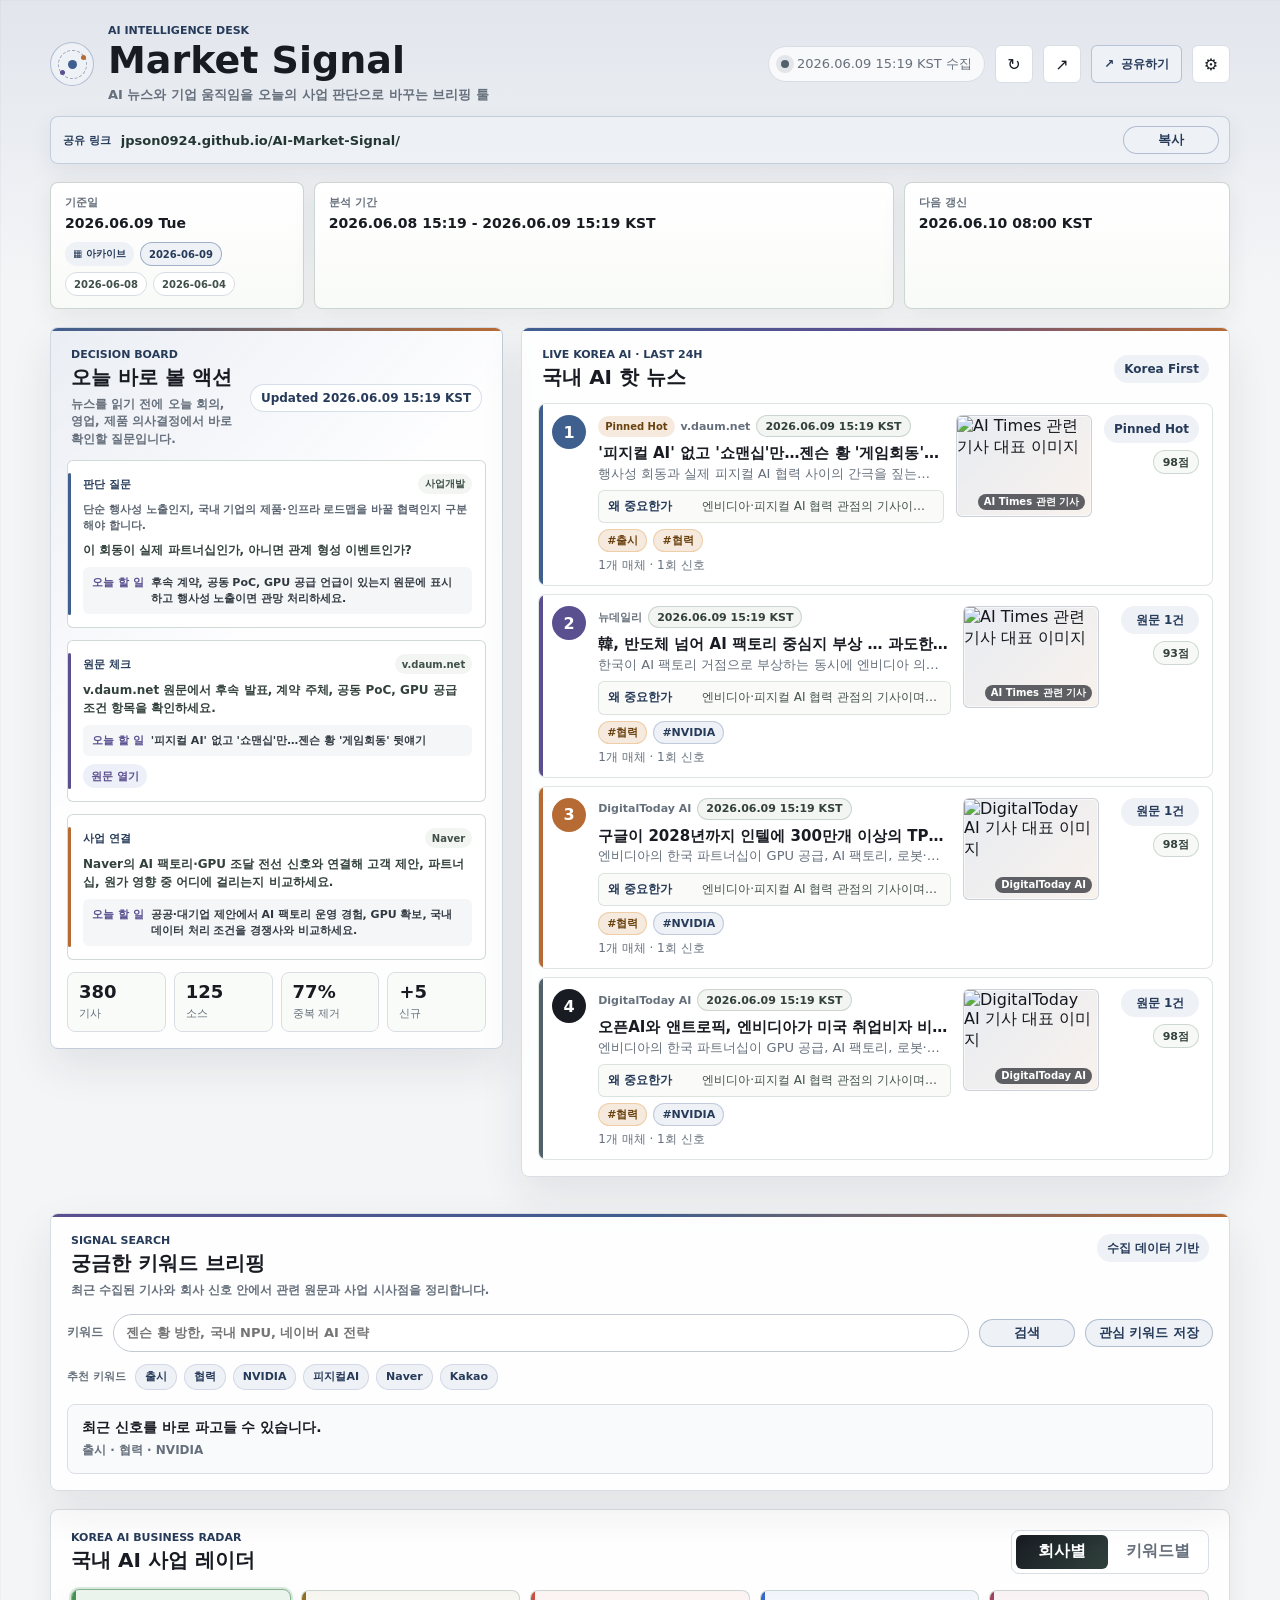
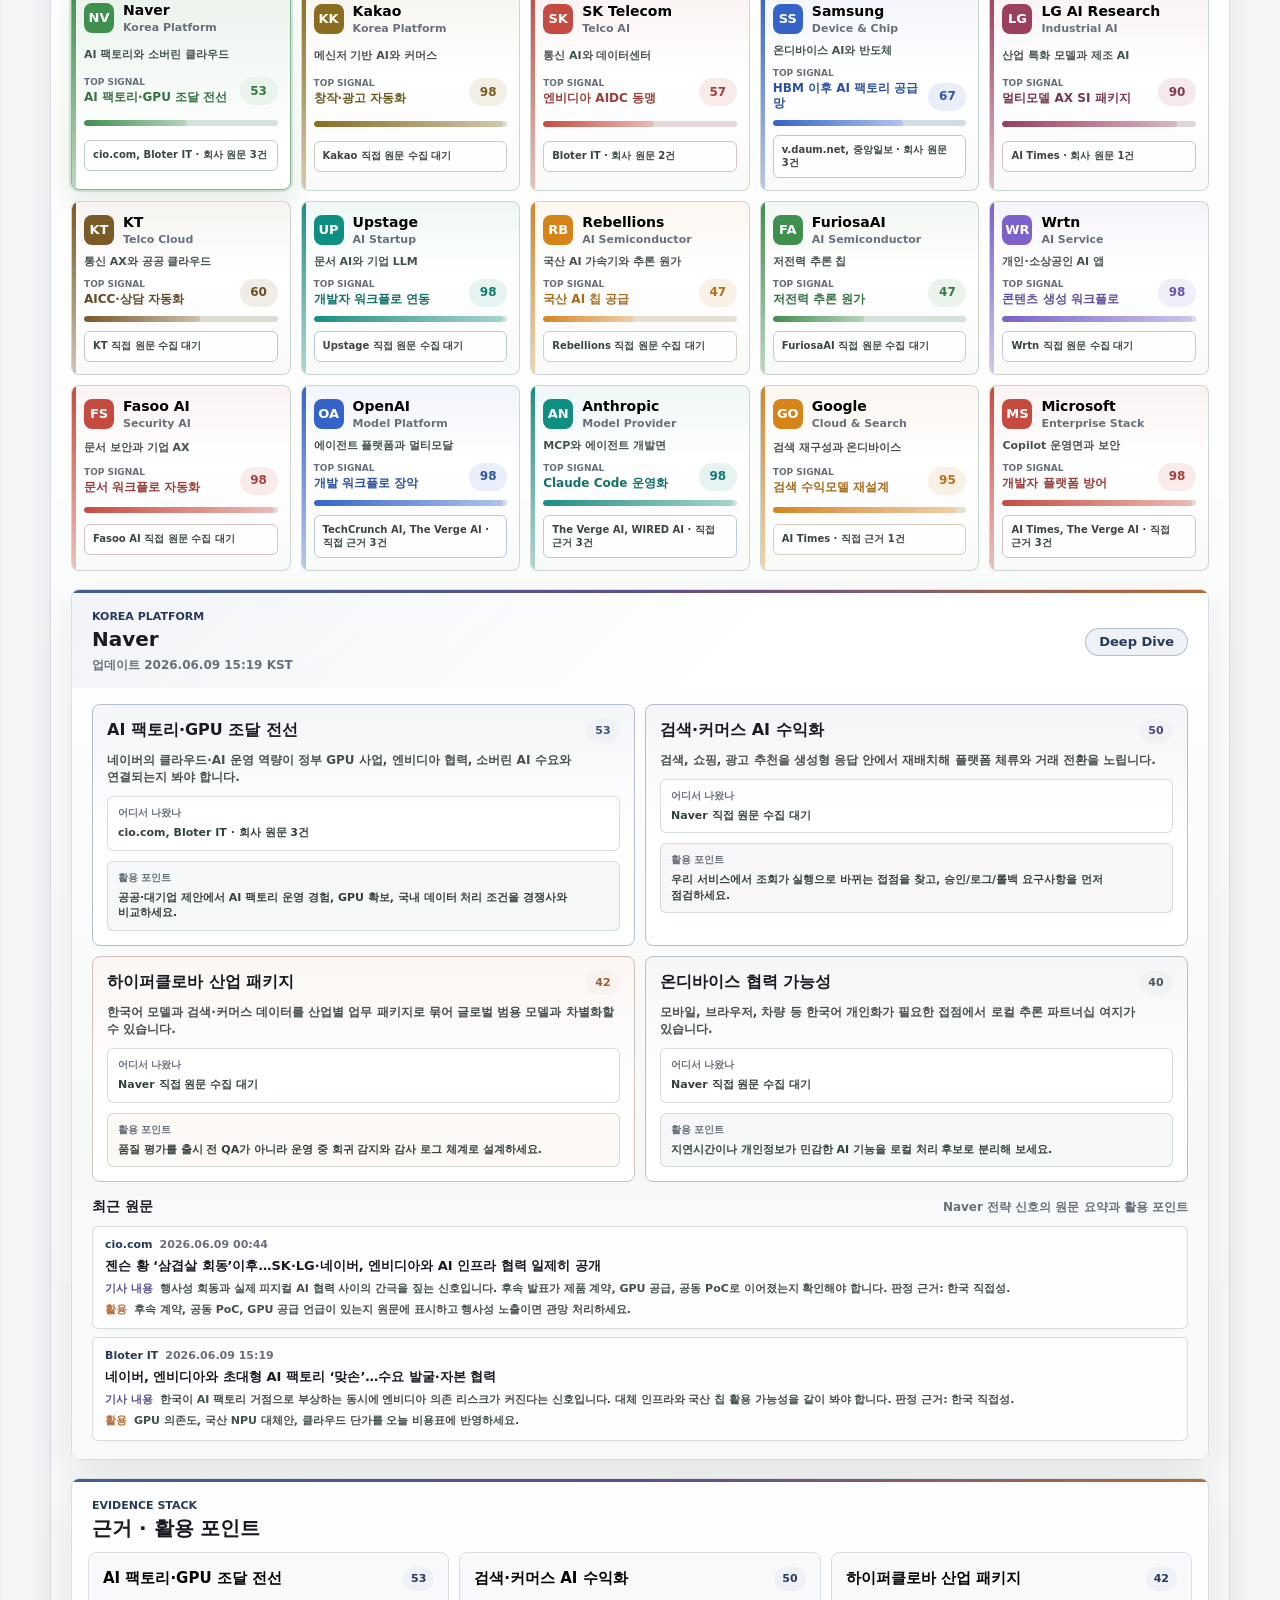
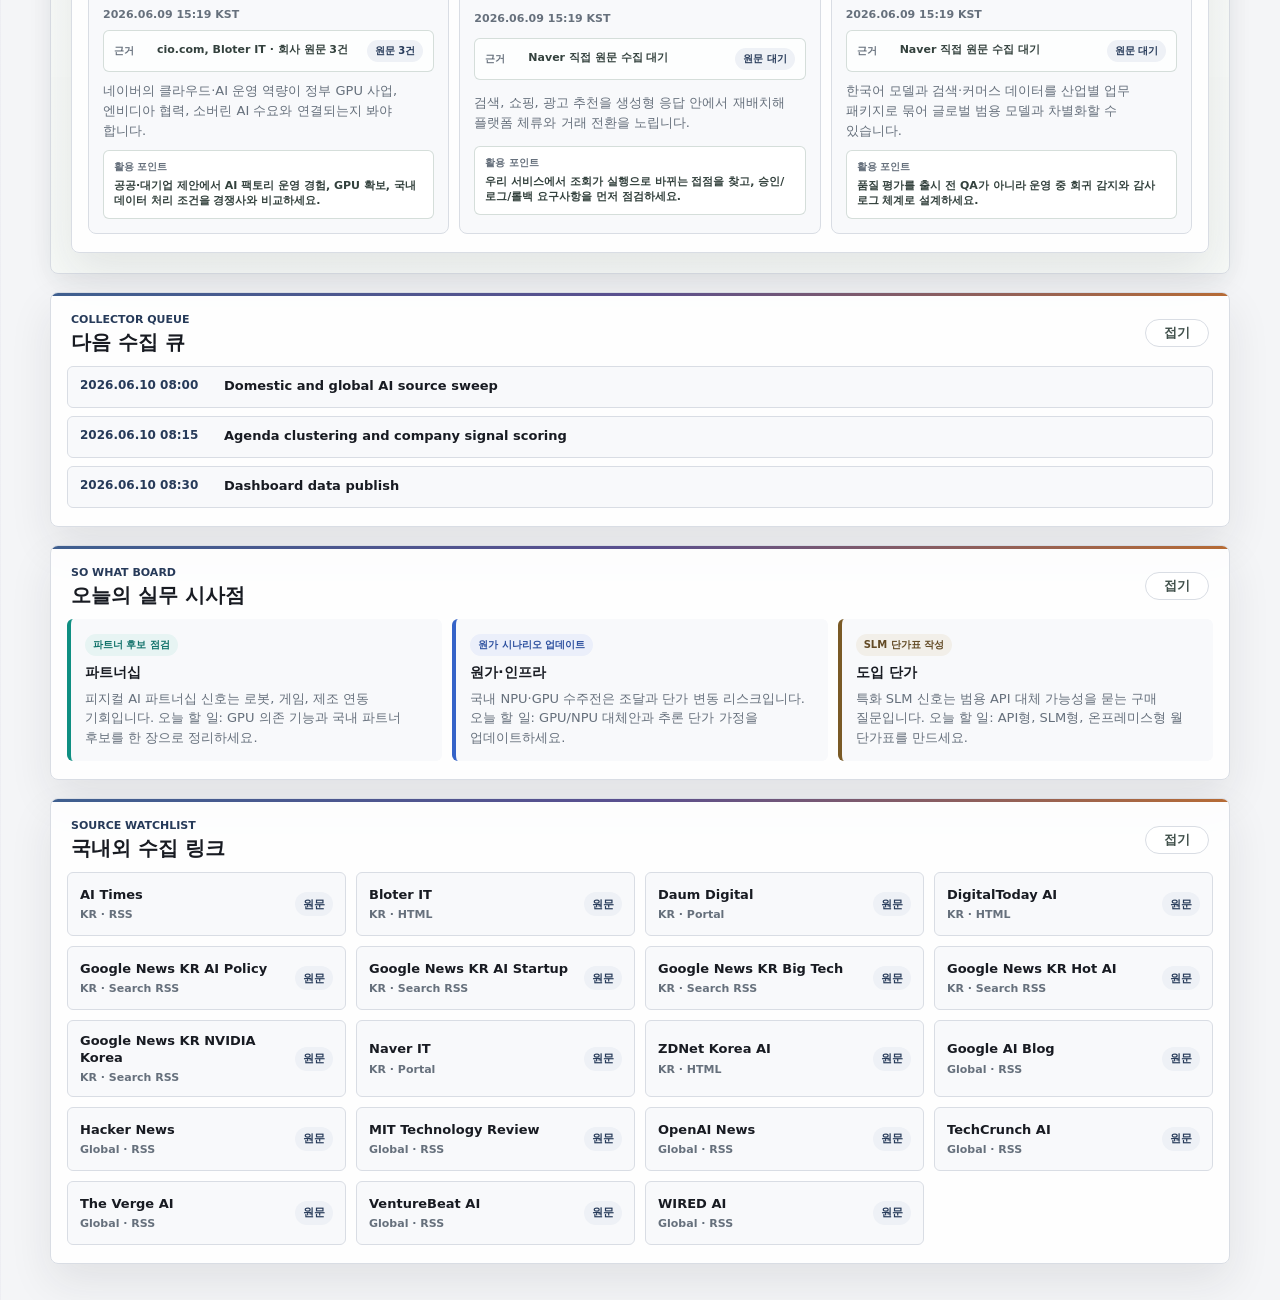
==== signal-desk-screen-share-restored.html @ 9fd95ae2 "Add signal search briefings" ====
<!doctype html>
<html lang="ko">
  <head>
    <meta charset="UTF-8" />
    <meta name="viewport" content="width=device-width, initial-scale=1.0" />
    <title>Market Signal</title>
    <link rel="stylesheet" href="styles.css?v=202606091519" />
    <script src="agenda-data.js?v=202606091519"></script>
    <script>
      window.AI_MONITORING_DESK_PUBLIC_URL = "https://jpson0924.github.io/AI-Market-Signal/";
    </script>
    <script src="app.js?v=202606091519" defer></script>
  </head>
  <body>
    <div class="app-shell">
      <header class="topbar">
        <div class="brand-block">
          <span class="brand-mark" aria-hidden="true"></span>
          <div>
            <p class="eyebrow">AI Intelligence Desk</p>
            <h1>Market Signal</h1>
            <p class="brand-subtitle">AI 뉴스와 기업 움직임을 오늘의 사업 판단으로 바꾸는 브리핑 툴</p>
          </div>
        </div>

        <div class="topbar-actions">
          <div class="sync-status" aria-live="polite">
            <span class="pulse-dot"></span>
            <span id="syncTime">2026.05.26 09:20 KST 수집</span>
          </div>
          <button class="icon-button" id="refreshButton" type="button" title="피드 새로고침" aria-label="피드 새로고침">
            <span aria-hidden="true">↻</span>
          </button>
          <button class="icon-button" id="shareButton" type="button" title="공유 링크 복사" aria-label="공유 링크 복사">
            <span aria-hidden="true">↗</span>
          </button>
          <button class="share-action-button" id="shareTextButton" type="button">
            <span aria-hidden="true">↗</span>
            <b>공유하기</b>
          </button>
          <button class="icon-button" type="button" title="수집 설정" aria-label="수집 설정">
            <span aria-hidden="true">⚙</span>
          </button>
        </div>
      </header>

      <div class="share-strip" id="shareStrip" hidden aria-label="외부 공유 링크">
        <span class="share-strip-label">공유 링크</span>
        <a id="publicShareLink" href="#" target="_blank" rel="noopener noreferrer"></a>
        <button class="small-action" id="copyPublicShareButton" type="button">복사</button>
      </div>

      <main>
        <section class="date-strip" id="dateStrip" aria-label="수집 기준일">
          <div>
            <span class="date-label">기준일</span>
            <b>2026.05.26 Tue</b>
          </div>
          <div>
            <span class="date-label">분석 기간</span>
            <b>2026.05.25 09:20 - 2026.05.26 09:20 KST</b>
          </div>
          <div>
            <span class="date-label">다음 갱신</span>
            <b>2026.05.26 10:00 KST</b>
          </div>
        </section>

        <section class="overview-grid" aria-label="오늘 액션과 주요 아젠다">
          <aside class="panel signal-panel" aria-label="수집 신호">
            <div class="panel-heading compact">
              <div>
                <p class="eyebrow">Decision Board</p>
                <h2>오늘 바로 볼 액션</h2>
                <p class="panel-help">뉴스를 읽기 전에 오늘 회의, 영업, 제품 의사결정에서 바로 확인할 질문입니다.</p>
              </div>
              <span class="freshness-chip" id="freshnessChip">Updated just now</span>
            </div>
            <div class="action-board" id="actionBoard" aria-label="뉴스 기반 액션"></div>
            <div class="metric-grid" id="metricGrid">
              <div class="metric-card">
                <span class="metric-value">386</span>
                <span class="metric-label">분석 기사</span>
              </div>
              <div class="metric-card">
                <span class="metric-value">42</span>
                <span class="metric-label">테크 블로그</span>
              </div>
              <div class="metric-card">
                <span class="metric-value">91%</span>
                <span class="metric-label">중복 제거율</span>
              </div>
              <div class="metric-card">
                <span class="metric-value">+18</span>
                <span class="metric-label">신규 의제</span>
              </div>
            </div>
            <div class="source-stack" id="sourceStack" aria-label="상위 소스">
              <div class="source-row">
                <span>The Verge</span>
                <b style="--w: 84%"></b>
              </div>
              <div class="source-row">
                <span>OpenAI Blog</span>
                <b style="--w: 73%"></b>
              </div>
              <div class="source-row">
                <span>Hacker News</span>
                <b style="--w: 66%"></b>
              </div>
            </div>
          </aside>

          <article class="panel hot-agenda-panel">
            <div class="panel-heading">
              <div>
                <p class="eyebrow">Live Korea AI · Last 24h</p>
                <h2>국내 AI 핫 뉴스</h2>
              </div>
              <span class="panel-chip">Korea First</span>
            </div>
            <ol class="hot-list" id="hotList"></ol>
          </article>
        </section>

        <section class="panel signal-search-panel" aria-label="검색 기반 시그널 브리핑">
          <div class="panel-heading signal-search-heading">
            <div>
              <p class="eyebrow">Signal Search</p>
              <h2>궁금한 키워드 브리핑</h2>
              <p class="panel-help">최근 수집된 기사와 회사 신호 안에서 관련 원문과 사업 시사점을 정리합니다.</p>
            </div>
            <span class="panel-chip" id="signalSearchCount">수집 데이터 기반</span>
          </div>
          <form class="signal-search-form" id="signalSearchForm">
            <label class="search-label" for="signalSearchInput">키워드</label>
            <input id="signalSearchInput" name="signalSearchInput" type="search" autocomplete="off" placeholder="젠슨 황 방한, 국내 NPU, 네이버 AI 전략" />
            <button class="small-action search-submit" type="submit">검색</button>
            <button class="small-action" id="saveQueryButton" type="button">관심 키워드 저장</button>
          </form>
          <div class="saved-query-row" id="savedQueryRow" aria-label="저장된 관심 키워드"></div>
          <div class="signal-search-result" id="signalSearchResult"></div>
        </section>

        <section class="workspace-section">
          <div class="workspace-header">
            <div>
              <p class="eyebrow">Korea AI Business Radar</p>
              <h2>국내 AI 사업 레이더</h2>
            </div>
            <div class="segmented-control" role="tablist" aria-label="레이더 보기 전환">
              <button class="segment active" id="companyTab" type="button" role="tab" aria-selected="true" data-view="company">
                회사별
              </button>
              <button class="segment" id="keywordTab" type="button" role="tab" aria-selected="false" data-view="keyword">
                키워드별
              </button>
            </div>
          </div>

          <div class="view active" id="companyView" role="tabpanel" aria-labelledby="companyTab">
            <div class="company-strip" id="companyCards" aria-label="회사 선택"></div>

            <div class="radar-layout">
              <article class="panel radar-panel">
                <div class="panel-heading">
                  <div>
                    <p class="eyebrow" id="companySector">Model Provider</p>
                    <h2 id="companyName">Anthropic</h2>
                    <p class="panel-date" id="companyUpdated">업데이트 2026.05.26 09:10</p>
                  </div>
                  <button class="small-action" id="companyBriefButton" type="button">Deep Dive</button>
                </div>
                <div class="signal-stack" id="wordCloud" aria-label="회사별 추진 키워드 스택"></div>
                <div class="company-news-list" id="companyNewsList" aria-label="회사별 최근 원문"></div>
              </article>

              <aside class="panel detail-panel">
                <div class="panel-heading compact">
                  <div>
                    <p class="eyebrow">Evidence Stack</p>
                    <h2>근거 · 활용 포인트</h2>
                  </div>
                </div>
                <div class="stack-list" id="agendaStack"></div>
              </aside>
            </div>
          </div>

          <div class="view" id="keywordView" role="tabpanel" aria-labelledby="keywordTab">
            <div class="keyword-layout">
              <article class="panel keyword-map-panel">
                <div class="panel-heading">
                  <div>
                    <p class="eyebrow">Accumulated Attention</p>
                    <h2>키워드 맥락 맵</h2>
                  </div>
              <span class="panel-actions">
                <button class="small-action collapse-toggle" type="button" data-collapse-panel="keyword-map-panel">접기</button>
                <button class="small-action" id="keywordBriefButton" type="button">Deep Dive</button>
              </span>
            </div>
            <div class="keyword-map" id="keywordMap" aria-label="키워드별 시장 관심도"></div>
          </article>

              <aside class="panel timeline-panel">
                <div class="panel-heading compact">
                  <div>
                    <p class="eyebrow" id="timelineEyebrow">Agent</p>
                    <h2>관련 원문 타임라인</h2>
                    <p class="panel-date" id="timelineWindow">2026.05.26 기준 최신순</p>
                  </div>
                </div>
                <div class="timeline" id="timeline"></div>
              </aside>
            </div>
          </div>
        </section>

        <section class="lower-grid" aria-label="운영 현황">
          <article class="panel stream-panel collapsible-panel">
            <div class="panel-heading compact">
              <div>
                <p class="eyebrow">Collector Queue</p>
                <h2>다음 수집 큐</h2>
              </div>
              <button class="small-action collapse-toggle" type="button" data-collapse-panel="stream-panel">접기</button>
            </div>
            <div class="queue-list" id="queueList">
              <div><span>2026.05.26 10:00</span><b>AI infra earnings call transcript sweep</b></div>
              <div><span>2026.05.26 10:15</span><b>GitHub trending repos delta scan</b></div>
              <div><span>2026.05.26 10:30</span><b>Korean portal tech desk refresh</b></div>
            </div>
          </article>

          <article class="panel impact-panel collapsible-panel">
            <div class="panel-heading compact">
              <div>
                <p class="eyebrow">So What Board</p>
                <h2>오늘의 실무 시사점</h2>
              </div>
              <button class="small-action collapse-toggle" type="button" data-collapse-panel="impact-panel">접기</button>
            </div>
            <div class="impact-copy" id="impactCopy"></div>
          </article>

          <article class="panel source-link-panel collapsible-panel">
            <div class="panel-heading compact">
              <div>
                <p class="eyebrow">Source Watchlist</p>
                <h2>국내외 수집 링크</h2>
              </div>
              <button class="small-action collapse-toggle" type="button" data-collapse-panel="source-link-panel">접기</button>
            </div>
            <div class="source-links" id="sourceLinks"></div>
          </article>
        </section>
      </main>
    </div>

    <div class="modal-backdrop" id="modalBackdrop" hidden>
      <section class="brief-modal" role="dialog" aria-modal="true" aria-labelledby="modalTitle">
        <button class="icon-button modal-close" id="closeModal" type="button" title="닫기" aria-label="브리핑 닫기">
          <span aria-hidden="true">×</span>
        </button>
        <p class="eyebrow" id="modalEyebrow">Deep Dive</p>
        <h2 id="modalTitle"></h2>
        <p class="modal-date" id="modalDate">2026.05.26 09:20 KST</p>
        <div class="brief-lines" id="briefLines"></div>
        <div class="modal-hotness" id="modalHotness" hidden></div>
        <div class="modal-source-links" id="modalSourceLinks" hidden></div>
        <div class="brief-footer">
          <div>
            <span class="footer-label">관련 신호</span>
            <p id="modalSignals"></p>
          </div>
          <div class="modal-actions">
            <button class="small-action" id="shareBriefButton" type="button">공유하기</button>
            <button class="small-action" id="saveBriefButton" type="button">브리핑 저장</button>
          </div>
        </div>
      </section>
    </div>
  </body>
</html>
---- styles.css ----
:root {
  color-scheme: light;
  --bg: #f4f5f7;
  --surface: #ffffff;
  --surface-soft: #f8f9fb;
  --surface-tint: #eef1f6;
  --ink: #181b22;
  --muted: #66707c;
  --line: #d9dde4;
  --line-strong: #c3c9d2;
  --teal: #3f5f8f;
  --teal-deep: #263a59;
  --blue: #5a4f8f;
  --amber: #b66b35;
  --red: #a6535c;
  --green: #52616b;
  --shadow: 0 18px 44px rgba(34, 38, 48, 0.09);
  --shadow-soft: 0 8px 24px rgba(34, 38, 48, 0.07);
  --radius: 8px;
  --radius-sm: 6px;
  --space-1: 4px;
  --space-2: 8px;
  --space-3: 12px;
  --space-4: 16px;
  --space-5: 20px;
  --space-6: 24px;
  font-family:
    Inter, ui-sans-serif, system-ui, -apple-system, BlinkMacSystemFont, "Segoe UI",
    "Apple SD Gothic Neo", "Noto Sans KR", sans-serif;
}

* {
  box-sizing: border-box;
}

html {
  min-width: 320px;
  background: var(--bg);
}

body {
  margin: 0;
  min-height: 100vh;
  color: var(--ink);
  background:
    linear-gradient(180deg, rgba(63, 95, 143, 0.1) 0, transparent 285px),
    linear-gradient(90deg, rgba(90, 79, 143, 0.045) 0 1px, transparent 1px 72px),
    linear-gradient(180deg, rgba(182, 107, 53, 0.035) 0 1px, transparent 1px 72px),
    var(--bg);
}

button {
  font: inherit;
}

.app-shell {
  width: min(1180px, calc(100% - 32px));
  margin: 0 auto;
  padding: 24px 0 36px;
}

.topbar {
  display: flex;
  align-items: center;
  justify-content: space-between;
  gap: 20px;
  min-height: 72px;
}

.brand-block,
.topbar-actions,
.panel-heading,
.workspace-header,
.brief-footer {
  display: flex;
  align-items: center;
}

.brand-block {
  gap: 14px;
  min-width: 0;
}

.brand-mark {
  position: relative;
  display: inline-grid;
  flex: 0 0 auto;
  place-items: center;
  width: 44px;
  height: 44px;
  border: 1px solid rgba(63, 95, 143, 0.34);
  border-radius: 50%;
  background: #eef1f6;
}

.brand-mark::before,
.brand-mark::after {
  position: absolute;
  content: "";
  border-radius: 50%;
}

.brand-mark::before {
  width: 27px;
  height: 27px;
  border: 1px dashed rgba(38, 58, 89, 0.42);
}

.brand-mark::after {
  width: 9px;
  height: 9px;
  background: var(--teal);
  box-shadow: 11px -7px 0 -2px var(--amber), -10px 8px 0 -2px var(--blue);
}

.eyebrow {
  margin: 0 0 4px;
  color: var(--teal-deep);
  font-size: 11px;
  font-weight: 800;
  letter-spacing: 0;
  text-transform: uppercase;
}

h1,
h2,
h3,
p {
  margin-top: 0;
}

h1 {
  margin-bottom: 0;
  font-size: clamp(26px, 3vw, 38px);
  line-height: 1.03;
}

.brand-subtitle {
  margin: 6px 0 0;
  color: var(--muted);
  font-size: 13px;
  font-weight: 700;
}

.panel-help {
  max-width: 420px;
  margin: 7px 0 0;
  color: var(--muted);
  font-size: 12px;
  font-weight: 750;
  line-height: 1.45;
  word-break: keep-all;
}

h2 {
  margin-bottom: 0;
  font-size: 20px;
  line-height: 1.2;
}

h3 {
  margin-bottom: 0;
  font-size: 15px;
  line-height: 1.32;
}

.topbar-actions {
  justify-content: flex-end;
  gap: 10px;
  flex-wrap: wrap;
}

.sync-status {
  display: inline-flex;
  align-items: center;
  gap: 8px;
  min-height: 36px;
  padding: 0 12px;
  border: 1px solid var(--line);
  border-radius: 999px;
  color: var(--muted);
  background: rgba(255, 255, 255, 0.75);
  font-size: 13px;
  white-space: nowrap;
}

.pulse-dot {
  width: 8px;
  height: 8px;
  border-radius: 50%;
  background: var(--green);
  box-shadow: 0 0 0 5px rgba(82, 97, 107, 0.13);
}

.pulse-dot.flash {
  animation: pulseFlash 800ms ease;
}

.icon-button,
.share-action-button,
.small-action,
.segment,
.company-card,
.hot-item,
.keyword-bubble,
.word,
.stack-item,
.timeline-item {
  cursor: pointer;
}

.icon-button {
  display: inline-grid;
  place-items: center;
  width: 38px;
  height: 38px;
  border: 1px solid var(--line);
  border-radius: var(--radius-sm);
  color: var(--ink);
  background: var(--surface);
  transition:
    transform 160ms ease,
    border-color 160ms ease,
    background 160ms ease;
}

.share-action-button {
  display: inline-flex;
  align-items: center;
  gap: 7px;
  min-height: 38px;
  padding: 0 12px;
  border: 1px solid rgba(63, 95, 143, 0.32);
  border-radius: var(--radius-sm);
  color: var(--teal-deep);
  background: #eef1f6;
  font-size: 12px;
  font-weight: 900;
  white-space: nowrap;
}

.share-action-button:hover,
.share-action-button:focus-visible {
  border-color: rgba(38, 58, 89, 0.58);
  background: #e6eaf2;
  outline: none;
  transform: translateY(-1px);
}

.share-action-button b {
  font: inherit;
}

.share-strip {
  display: flex;
  align-items: center;
  gap: 10px;
  min-height: 42px;
  margin: 12px 0 18px;
  padding: 9px 10px 9px 12px;
  border: 1px solid rgba(63, 95, 143, 0.24);
  border-radius: var(--radius);
  background: rgba(238, 241, 246, 0.86);
  box-shadow: var(--shadow-soft);
}

.share-strip[hidden] {
  display: none;
}

.share-strip-label {
  flex: 0 0 auto;
  color: var(--teal-deep);
  font-size: 11px;
  font-weight: 900;
  text-transform: uppercase;
  white-space: nowrap;
}

.share-strip a {
  flex: 1 1 auto;
  min-width: 0;
  color: #243632;
  font-size: 13px;
  font-weight: 800;
  overflow: hidden;
  text-decoration: none;
  text-overflow: ellipsis;
  white-space: nowrap;
}

.share-strip a:hover,
.share-strip a:focus-visible {
  color: var(--blue);
  outline: none;
}

.icon-button:hover,
.icon-button:focus-visible {
  border-color: rgba(63, 95, 143, 0.55);
  background: #eef1f6;
  outline: none;
  transform: translateY(-1px);
}

main {
  display: grid;
  gap: 18px;
}

.date-strip {
  display: grid;
  grid-template-columns: 0.7fr 1.6fr 0.9fr;
  gap: 10px;
}

.date-strip div {
  min-height: 58px;
  padding: 12px 14px;
  border: 1px solid rgba(199, 211, 205, 0.9);
  border-radius: var(--radius);
  background:
    linear-gradient(180deg, rgba(255, 255, 255, 0.88), rgba(248, 250, 247, 0.88)),
    var(--surface);
  box-shadow: var(--shadow-soft);
}

.date-strip b,
.date-label {
  display: block;
}

.date-label {
  margin-bottom: 5px;
  color: var(--muted);
  font-size: 11px;
  font-weight: 850;
  text-transform: uppercase;
}

.date-strip b {
  font-size: 14px;
  line-height: 1.28;
  overflow-wrap: anywhere;
}

.history-picker {
  display: flex;
  align-items: center;
  flex-wrap: wrap;
  gap: 6px;
  margin-top: 9px;
}

.calendar-label {
  display: inline-flex;
  align-items: center;
  gap: 4px;
  min-height: 24px;
  padding: 0 8px;
  border-radius: 999px;
  background: #eef1f6;
  color: var(--teal-deep);
  font-size: 10px;
  font-weight: 900;
}

.history-chip {
  min-height: 24px;
  padding: 0 8px;
  border: 1px solid var(--line);
  border-radius: 999px;
  color: #40504b;
  background: #ffffff;
  font-size: 10px;
  font-weight: 850;
  cursor: pointer;
}

.history-chip.active,
.history-chip:hover,
.history-chip:focus-visible {
  border-color: rgba(63, 95, 143, 0.45);
  color: var(--teal-deep);
  background: #eef1f6;
  outline: none;
}

.overview-grid {
  display: grid;
  grid-template-columns: minmax(280px, 0.78fr) minmax(0, 1.22fr);
  align-items: start;
  gap: 18px;
}

.panel {
  position: relative;
  overflow: hidden;
  border: 1px solid var(--line);
  border-radius: var(--radius);
  background: rgba(255, 255, 255, 0.88);
  box-shadow: var(--shadow);
}

.panel::before {
  position: absolute;
  top: 0;
  right: 0;
  left: 0;
  height: 3px;
  background: linear-gradient(90deg, var(--teal), var(--blue), var(--amber));
  content: "";
}

.panel-heading {
  justify-content: space-between;
  gap: 16px;
  padding: 20px 20px 14px;
}

.panel-heading.compact {
  padding-bottom: 12px;
}

.panel-chip,
.small-action,
.rank-badge,
.signal-badge,
.tag-pill {
  display: inline-flex;
  align-items: center;
  justify-content: center;
  min-height: 28px;
  border-radius: 999px;
  white-space: nowrap;
}

.panel-chip {
  padding: 0 10px;
  color: var(--teal-deep);
  background: #eef1f6;
  font-size: 12px;
  font-weight: 800;
}

.freshness-chip {
  display: inline-flex;
  align-items: center;
  min-height: 28px;
  padding: 0 10px;
  border: 1px solid rgba(63, 95, 143, 0.2);
  border-radius: 999px;
  color: var(--teal-deep);
  background: rgba(255, 255, 255, 0.82);
  font-size: 12px;
  font-weight: 850;
  white-space: nowrap;
}

.panel-date,
.modal-date {
  margin: 6px 0 0;
  color: var(--muted);
  font-size: 12px;
  font-weight: 750;
}

.hot-list {
  display: grid;
  gap: 8px;
  margin: 0;
  padding: 0 16px 16px;
  list-style: none;
}

.hot-item {
  position: relative;
  display: grid;
  grid-template-columns: auto minmax(0, 1fr) minmax(116px, 136px) minmax(88px, auto);
  gap: 12px;
  align-items: start;
  width: 100%;
  padding: 11px 13px;
  border: 1px solid rgba(220, 227, 222, 0.9);
  border-radius: var(--radius);
  text-align: left;
  background: var(--surface);
  overflow: hidden;
  transition:
    transform 160ms ease,
    border-color 160ms ease,
    box-shadow 160ms ease;
}

.hot-item::before {
  position: absolute;
  top: 0;
  bottom: 0;
  left: 0;
  width: 4px;
  background: var(--agenda-color, var(--teal));
  content: "";
}

.hot-item.no-thumb {
  grid-template-columns: auto minmax(0, 1fr) minmax(88px, auto);
}

.hot-list li:nth-child(2) .hot-item::before {
  background: var(--blue);
}

.hot-list li:nth-child(3) .hot-item::before {
  background: var(--amber);
}

.hot-list li:nth-child(4) .hot-item::before {
  background: var(--green);
}

.hot-list li:nth-child(5) .hot-item::before {
  background: var(--red);
}

.hot-item:hover,
.hot-item:focus-visible {
  border-color: rgba(63, 95, 143, 0.55);
  box-shadow: 0 14px 32px rgba(63, 95, 143, 0.12);
  outline: none;
  transform: translateY(-1px);
}

.rank-badge {
  width: 34px;
  height: 34px;
  color: #ffffff;
  background: var(--ink);
  font-weight: 850;
}

.hot-list li:nth-child(1) .rank-badge {
  background: var(--teal);
}

.hot-list li:nth-child(2) .rank-badge {
  background: var(--blue);
}

.hot-list li:nth-child(3) .rank-badge {
  background: var(--amber);
}

.hot-copy {
  min-width: 0;
}

.hot-kicker {
  display: flex;
  align-items: center;
  flex-wrap: wrap;
  gap: 6px;
  margin-bottom: 7px;
  color: var(--muted);
  font-size: 11px;
  font-weight: 850;
}

.pin-badge {
  display: inline-flex;
  align-items: center;
  min-height: 21px;
  padding: 0 7px;
  border-radius: 999px;
  color: #6a420f;
  background: #f6eadf;
  font-size: 10px;
  font-weight: 900;
}

.hot-copy h3 {
  display: -webkit-box;
  overflow: hidden;
  overflow-wrap: anywhere;
  word-break: break-all;
  -webkit-box-orient: vertical;
  -webkit-line-clamp: 1;
}

.hot-copy p,
.stack-item p,
.timeline-item p,
.brief-lines p {
  margin-bottom: 0;
  color: var(--muted);
  font-size: 13px;
  line-height: 1.55;
  word-break: keep-all;
  overflow-wrap: anywhere;
}

.hot-copy > p {
  display: -webkit-box;
  overflow: hidden;
  -webkit-box-orient: vertical;
  -webkit-line-clamp: 1;
}

.hot-reason {
  display: grid;
  grid-template-columns: 84px minmax(0, 1fr);
  gap: 10px;
  margin-top: 6px;
  padding: 7px 9px;
  border: 1px solid rgba(199, 211, 205, 0.58);
  border-radius: var(--radius-sm);
  background: rgba(248, 250, 247, 0.72);
}

.hot-reason b {
  color: var(--teal-deep);
  font-size: 12px;
  white-space: nowrap;
}

.hot-reason span {
  display: -webkit-box;
  overflow: hidden;
  color: #43504c;
  font-size: 12px;
  line-height: 1.45;
  word-break: keep-all;
  overflow-wrap: anywhere;
  -webkit-box-orient: vertical;
  -webkit-line-clamp: 1;
}

.hot-evidence {
  display: none;
  grid-template-columns: repeat(2, minmax(0, 1fr));
  gap: 6px;
  margin-top: 8px;
}

.hot-evidence span {
  display: grid;
  gap: 4px;
  min-height: 50px;
  padding: 9px 10px;
  border: 1px solid rgba(199, 211, 205, 0.72);
  border-radius: var(--radius-sm);
  background: #ffffff;
}

.hot-evidence b,
.hot-evidence em {
  display: block;
}

.hot-evidence b {
  color: var(--muted);
  font-size: 10px;
  font-weight: 850;
}

.hot-evidence em {
  color: var(--ink);
  font-size: 13px;
  font-style: normal;
  font-weight: 850;
  line-height: 1.1;
  overflow-wrap: anywhere;
}

.hot-tags {
  display: flex;
  flex-wrap: wrap;
  gap: 6px;
  margin-top: 6px;
}

.hot-tags em,
.hot-tag {
  display: inline-flex;
  align-items: center;
  min-height: 23px;
  padding: 0 8px;
  border: 1px solid rgba(63, 95, 143, 0.14);
  border-radius: 999px;
  color: #1c3936;
  background: #eef1f6;
  font-size: 11px;
  font-style: normal;
  font-weight: 850;
}

.hot-tag[data-tag-type="action"] {
  border-color: rgba(214, 132, 25, 0.28);
  color: #6a420f;
  background: #f6eadf;
}

.hot-tag[data-tag-type="tech"] {
  border-color: rgba(53, 99, 200, 0.24);
  color: #203f87;
  background: #edf0f8;
}

.hot-tag[data-tag-type="risk"] {
  border-color: rgba(197, 75, 64, 0.24);
  color: #8b2f28;
  background: #f7ecee;
}

.hot-tag[data-tag-type="company"] {
  border-color: rgba(63, 95, 143, 0.26);
  color: var(--teal-deep);
  background: #eef1f6;
}

.hot-tag {
  cursor: pointer;
  transition:
    background 160ms ease,
    border-color 160ms ease,
    transform 160ms ease;
}

.hot-tag:hover,
.hot-tag:focus-visible {
  border-color: rgba(63, 95, 143, 0.46);
  background: #e6eaf2;
  outline: none;
  transform: translateY(-1px);
}

.hot-meta {
  display: flex;
  align-items: center;
  flex-wrap: wrap;
  gap: 8px;
  margin-top: 5px;
  color: var(--muted);
  font-size: 12px;
}

.hot-thumb {
  position: relative;
  display: block;
  width: 100%;
  min-width: 116px;
  aspect-ratio: 4 / 3;
  border: 1px solid rgba(195, 201, 210, 0.78);
  border-radius: var(--radius-sm);
  background: linear-gradient(135deg, rgba(63, 95, 143, 0.12), rgba(182, 107, 53, 0.09));
  box-shadow: inset 0 0 0 1px rgba(255, 255, 255, 0.54);
  overflow: hidden;
}

.hot-thumb img {
  display: block;
  width: 100%;
  height: 100%;
  object-fit: cover;
  filter: saturate(0.9) contrast(1.04);
  transition: transform 180ms ease;
}

.hot-item:hover .hot-thumb img,
.hot-item:focus-visible .hot-thumb img {
  transform: scale(1.035);
}

.hot-thumb em {
  position: absolute;
  right: 6px;
  bottom: 6px;
  max-width: calc(100% - 12px);
  padding: 3px 6px;
  border-radius: 999px;
  color: #ffffff;
  background: rgba(24, 27, 34, 0.68);
  font-size: 10px;
  font-style: normal;
  font-weight: 850;
  line-height: 1;
  overflow: hidden;
  text-overflow: ellipsis;
  white-space: nowrap;
}

.hot-origin {
  display: inline-flex;
  align-items: center;
  min-height: 22px;
  padding: 0 8px;
  border: 1px solid rgba(53, 99, 200, 0.24);
  border-radius: 999px;
  color: var(--blue);
  background: #edf0f8;
  font-size: 11px;
  font-weight: 850;
  text-decoration: none;
}

.hot-origin:hover,
.hot-origin:focus-visible {
  border-color: rgba(53, 99, 200, 0.55);
  outline: none;
}

.date-badge {
  display: inline-flex;
  align-items: center;
  min-height: 22px;
  padding: 0 8px;
  border: 1px solid rgba(199, 211, 205, 0.9);
  border-radius: 999px;
  color: #33413d;
  background: #f2f5f2;
  font-size: 11px;
  font-weight: 850;
  white-space: nowrap;
}

.signal-badge {
  min-width: 78px;
  padding: 0 10px;
  color: var(--teal-deep);
  background: #eef1f6;
  font-size: 12px;
  font-weight: 800;
}

.hot-metrics {
  display: grid;
  justify-items: end;
  gap: 7px;
}

.score-badge {
  display: inline-flex;
  align-items: center;
  justify-content: center;
  min-height: 24px;
  padding: 0 9px;
  border: 1px solid rgba(199, 211, 205, 0.86);
  border-radius: 999px;
  color: #33413d;
  background: #f7f9f7;
  font-size: 11px;
  font-weight: 850;
  white-space: nowrap;
}

.signal-panel {
  display: grid;
  grid-template-columns: 1fr;
  border-color: rgba(63, 95, 143, 0.24);
  background:
    linear-gradient(135deg, rgba(63, 95, 143, 0.1), transparent 44%),
    rgba(255, 255, 255, 0.9);
}

.signal-panel .panel-heading {
  grid-column: 1 / -1;
}

.signal-panel::before {
  background: linear-gradient(90deg, var(--teal), var(--amber));
}

.metric-grid {
  display: grid;
  grid-template-columns: repeat(4, minmax(0, 1fr));
  gap: 8px;
  padding: 0 16px 16px;
}

.metric-card {
  position: relative;
  min-height: 50px;
  padding: 10px 11px;
  border: 1px solid var(--line);
  border-radius: var(--radius);
  background: rgba(248, 250, 247, 0.78);
}

.metric-card::after {
  display: none;
}

.metric-value,
.metric-label {
  display: block;
}

.metric-value {
  font-size: 18px;
  font-weight: 850;
  line-height: 1;
}

.metric-label {
  margin-top: 5px;
  color: var(--muted);
  font-size: 11px;
}

.source-stack {
  display: none;
  gap: 12px;
  padding: 18px 0 20px 16px;
}

.source-row {
  display: grid;
  grid-template-columns: 120px minmax(0, 1fr);
  gap: 10px;
  align-items: center;
  color: var(--muted);
  font-size: 12px;
}

.source-row b {
  display: block;
  height: 8px;
  border-radius: 999px;
  background:
    linear-gradient(90deg, var(--teal) var(--w), rgba(220, 227, 222, 0.7) var(--w)),
    rgba(220, 227, 222, 0.7);
}

.signal-search-panel {
  margin-top: 18px;
}

.signal-search-panel::before {
  background: linear-gradient(90deg, var(--blue), var(--teal), var(--amber));
}

.signal-search-heading {
  align-items: flex-start;
}

.signal-search-form {
  display: grid;
  grid-template-columns: auto minmax(0, 1fr) auto auto;
  gap: 10px;
  align-items: center;
  padding: 0 16px 12px;
}

.search-label {
  color: var(--muted);
  font-size: 12px;
  font-weight: 850;
}

.signal-search-form input {
  width: 100%;
  min-height: 38px;
  padding: 0 12px;
  border: 1px solid var(--line-strong);
  border-radius: 999px;
  color: var(--ink);
  background: #ffffff;
  font: inherit;
  font-size: 13px;
  font-weight: 750;
  outline: none;
}

.signal-search-form input:focus {
  border-color: rgba(63, 95, 143, 0.68);
  box-shadow: 0 0 0 4px rgba(63, 95, 143, 0.1);
}

.search-submit {
  color: #ffffff;
  background: var(--teal-deep);
}

.saved-query-row {
  display: flex;
  align-items: center;
  flex-wrap: wrap;
  gap: 7px;
  padding: 0 16px 14px;
}

.saved-query-row span {
  margin-right: 2px;
  color: var(--muted);
  font-size: 11px;
  font-weight: 850;
}

.query-chip {
  min-height: 26px;
  padding: 0 9px;
  border: 1px solid rgba(63, 95, 143, 0.16);
  border-radius: 999px;
  color: var(--teal-deep);
  background: #eef1f6;
  font-size: 11px;
  font-weight: 850;
  cursor: pointer;
}

.query-chip:hover,
.query-chip:focus-visible {
  border-color: rgba(63, 95, 143, 0.48);
  background: #e6eaf2;
  outline: none;
}

.signal-search-result {
  display: grid;
  gap: 12px;
  padding: 0 16px 16px;
}

.search-empty {
  display: grid;
  gap: 5px;
  min-height: 62px;
  padding: 14px;
  border: 1px solid var(--line);
  border-radius: var(--radius);
  background: rgba(248, 249, 251, 0.78);
}

.search-empty b {
  font-size: 14px;
}

.search-empty span {
  color: var(--muted);
  font-size: 12px;
  font-weight: 750;
}

.search-insight-grid {
  display: grid;
  grid-template-columns: repeat(3, minmax(0, 1fr));
  gap: 10px;
}

.search-insight-grid div {
  display: grid;
  gap: 7px;
  min-height: 112px;
  padding: 13px;
  border: 1px solid var(--line);
  border-radius: var(--radius);
  background: #ffffff;
}

.search-insight-grid span {
  color: var(--teal-deep);
  font-size: 11px;
  font-weight: 900;
}

.search-insight-grid b {
  font-size: 13px;
  line-height: 1.5;
  word-break: keep-all;
}

.search-facets {
  display: flex;
  flex-wrap: wrap;
  gap: 7px;
}

.search-facets em {
  min-height: 24px;
  padding: 4px 8px;
  border-radius: 999px;
  color: #33413d;
  background: #f2f4f7;
  font-size: 11px;
  font-style: normal;
  font-weight: 850;
}

.search-result-list {
  display: grid;
  gap: 9px;
}

.search-result-item {
  position: relative;
  display: grid;
  grid-template-columns: minmax(0, 1fr) auto;
  gap: 10px;
  align-items: center;
  padding: 12px;
  border: 1px solid var(--line);
  border-radius: var(--radius);
  background: #ffffff;
}

.search-result-item a {
  display: grid;
  gap: 5px;
  color: inherit;
  text-decoration: none;
}

.search-result-item a:hover b,
.search-result-item a:focus-visible b {
  color: var(--teal-deep);
}

.search-result-item span {
  color: var(--muted);
  font-size: 11px;
  font-weight: 850;
}

.search-result-item b {
  font-size: 14px;
  line-height: 1.35;
}

.search-result-item p {
  display: -webkit-box;
  overflow: hidden;
  margin: 0;
  color: var(--muted);
  font-size: 12px;
  line-height: 1.45;
  word-break: keep-all;
  -webkit-box-orient: vertical;
  -webkit-line-clamp: 2;
}

.search-brief-button {
  align-self: end;
}

.action-board {
  display: grid;
  gap: 12px;
  grid-column: auto;
  grid-row: auto;
  align-content: start;
  padding: 0 16px 12px;
}

.action-item {
  position: relative;
  display: grid;
  gap: 8px;
  padding: 13px 13px 13px 15px;
  border: 1px solid rgba(199, 211, 205, 0.82);
  border-radius: var(--radius-sm);
  background: #ffffff;
}

.action-item::before {
  position: absolute;
  inset: 12px auto 12px 0;
  width: 3px;
  border-radius: 999px;
  background: var(--teal);
  content: "";
}

.action-item:nth-child(2)::before {
  background: var(--blue);
}

.action-item:nth-child(3)::before {
  background: var(--amber);
}

.action-label {
  display: flex;
  align-items: center;
  justify-content: space-between;
  gap: 8px;
  min-width: 0;
}

.action-item b {
  color: var(--teal-deep);
  font-size: 11px;
  font-weight: 850;
  min-width: 0;
}

.action-label em {
  display: inline-flex;
  flex: 0 0 auto;
  align-items: center;
  min-height: 20px;
  padding: 0 7px;
  border-radius: 999px;
  color: #40504b;
  background: #f2f5f2;
  font-size: 10px;
  font-style: normal;
  font-weight: 850;
}

.action-item p {
  display: -webkit-box;
  overflow: hidden;
  min-width: 0;
  margin: 0;
  color: #33413d;
  font-size: 12px;
  font-weight: 750;
  line-height: 1.45;
  word-break: break-all;
  overflow-wrap: anywhere;
  -webkit-box-orient: vertical;
  -webkit-line-clamp: 4;
}

.action-why {
  display: block;
  color: #5a6470;
  font-size: 11px;
  font-weight: 750;
  line-height: 1.45;
}

.action-next {
  display: grid;
  grid-template-columns: auto 1fr;
  gap: 7px;
  align-items: start;
  padding: 8px 9px;
  border-radius: var(--radius-sm);
  color: #303840;
  background: #f5f6f8;
  font-size: 11px;
  font-weight: 800;
  line-height: 1.4;
}

.action-next b {
  color: var(--blue);
  white-space: nowrap;
}

.action-next em {
  min-width: 0;
  font-style: normal;
}

.action-item a {
  justify-self: start;
  display: inline-flex;
  align-items: center;
  min-height: 24px;
  padding: 0 8px;
  border-radius: 999px;
  color: var(--blue);
  background: #edf0f8;
  font-size: 11px;
  font-weight: 850;
  text-decoration: none;
}

.action-item a:hover,
.action-item a:focus-visible {
  outline: 1px solid rgba(53, 99, 200, 0.42);
  outline-offset: 2px;
}

.workspace-section {
  padding: 20px;
  border: 1px solid var(--line);
  border-radius: var(--radius);
  background:
    linear-gradient(180deg, rgba(255, 255, 255, 0.7), rgba(244, 248, 245, 0.72)),
    rgba(255, 255, 255, 0.62);
  box-shadow: var(--shadow-soft);
}

.workspace-header {
  justify-content: space-between;
  gap: 16px;
  margin-bottom: 16px;
}

.segmented-control {
  display: inline-grid;
  grid-template-columns: repeat(2, minmax(88px, 1fr));
  gap: 4px;
  padding: 4px;
  border: 1px solid var(--line);
  border-radius: var(--radius);
  background: var(--surface);
}

.segment {
  min-height: 34px;
  padding: 0 14px;
  border: 0;
  border-radius: var(--radius-sm);
  color: var(--muted);
  background: transparent;
  font-weight: 800;
}

.segment.active {
  color: #ffffff;
  background: linear-gradient(135deg, var(--ink), #30413d);
}

.view {
  display: none;
}

.view.active {
  display: block;
}

.company-strip {
  display: grid;
  grid-template-columns: repeat(auto-fit, minmax(208px, 1fr));
  gap: 10px;
  margin: 0 0 18px;
  padding: 0;
}

.company-card {
  position: relative;
  display: grid;
  gap: 9px;
  min-height: 138px;
  padding: 12px;
  border: 1px solid rgba(199, 211, 205, 0.9);
  border-radius: var(--radius);
  text-align: left;
  background:
    linear-gradient(180deg, color-mix(in srgb, var(--company-color) 7%, #ffffff), #ffffff 42%, #f8faf8),
    var(--surface);
  overflow: hidden;
  transition:
    transform 160ms ease,
    border-color 160ms ease,
    background 160ms ease,
    box-shadow 160ms ease;
}

.company-card::before {
  position: absolute;
  inset: 0 auto 0 0;
  width: 4px;
  background: linear-gradient(180deg, var(--company-color), color-mix(in srgb, var(--company-color) 35%, #ffffff));
  content: "";
}

.company-card:hover,
.company-card:focus-visible,
.company-card.active {
  border-color: color-mix(in srgb, var(--company-color) 55%, var(--line));
  background:
    linear-gradient(180deg, color-mix(in srgb, var(--company-color) 11%, #ffffff), #ffffff 80%),
    #ffffff;
  box-shadow: 0 12px 24px color-mix(in srgb, var(--company-color) 12%, transparent);
  outline: none;
  transform: translateY(-1px);
}

.company-card.active {
  box-shadow:
    0 0 0 2px color-mix(in srgb, var(--company-color) 18%, transparent),
    0 12px 24px color-mix(in srgb, var(--company-color) 14%, transparent);
}

.company-card-head {
  display: flex;
  align-items: center;
  gap: 9px;
  min-width: 0;
}

.company-card .company-logo {
  display: inline-grid;
  flex: 0 0 auto;
  place-items: center;
  width: 30px;
  height: 30px;
  border-radius: 8px;
  color: #ffffff;
  background: var(--company-color);
  font-size: 13px;
  font-weight: 850;
}

.company-card b {
  display: block;
  font-size: 14px;
  line-height: 1.15;
  overflow-wrap: anywhere;
}

.company-card-head em {
  display: block;
  margin-top: 3px;
  color: var(--muted);
  font-size: 11px;
  font-style: normal;
  font-weight: 850;
}

.company-focus,
.company-proof {
  display: block;
  line-height: 1.35;
  word-break: keep-all;
  overflow-wrap: anywhere;
}

.company-focus {
  color: #44524e;
  font-size: 11px;
  font-weight: 800;
}

.company-card-foot {
  display: flex;
  align-items: end;
  justify-content: space-between;
  gap: 10px;
  min-width: 0;
}

.company-card-foot span {
  display: grid;
  gap: 3px;
  min-width: 0;
}

.company-card-foot em {
  color: var(--muted);
  font-size: 9px;
  font-style: normal;
  font-weight: 900;
  letter-spacing: 0;
  text-transform: uppercase;
}

.company-card-foot strong {
  color: color-mix(in srgb, var(--company-color) 75%, var(--ink));
  font-size: 12px;
  line-height: 1.25;
  overflow-wrap: anywhere;
}

.company-card-foot b {
  display: inline-flex;
  flex: 0 0 auto;
  align-items: center;
  justify-content: center;
  min-width: 38px;
  min-height: 28px;
  padding: 0 8px;
  border-radius: 999px;
  color: color-mix(in srgb, var(--company-color) 82%, var(--ink));
  background: color-mix(in srgb, var(--company-color) 11%, #ffffff);
  font-size: 12px;
  font-weight: 900;
}

.company-meter {
  display: block;
  height: 6px;
  border-radius: 999px;
  background: color-mix(in srgb, var(--company-color) 12%, #e8ede9);
  overflow: hidden;
}

.company-meter i {
  display: block;
  height: 100%;
  border-radius: inherit;
  background: linear-gradient(90deg, var(--company-color), color-mix(in srgb, var(--company-color) 38%, #ffffff));
}

.company-proof {
  min-height: 31px;
  padding: 7px 8px;
  border: 1px solid color-mix(in srgb, var(--company-color) 18%, var(--line));
  border-radius: var(--radius-sm);
  color: #394743;
  background: rgba(255, 255, 255, 0.74);
  font-size: 10px;
  font-weight: 850;
}

.radar-layout,
.keyword-layout,
.lower-grid {
  display: grid;
  gap: 18px;
}

.radar-layout {
  grid-template-columns: minmax(0, 1fr);
}

.radar-panel {
  background:
    linear-gradient(135deg, rgba(63, 95, 143, 0.07), transparent 36%),
    linear-gradient(180deg, #ffffff, #fbfcfb);
}

.small-action {
  min-width: 96px;
  padding: 0 13px;
  border: 1px solid rgba(63, 95, 143, 0.35);
  color: var(--teal-deep);
  background: #eef1f6;
  font-size: 13px;
  font-weight: 850;
  transition:
    background 160ms ease,
    border-color 160ms ease,
    transform 160ms ease;
}

.panel-actions,
.modal-actions {
  display: inline-flex;
  align-items: center;
  gap: 8px;
  flex-wrap: wrap;
  justify-content: flex-end;
}

.collapse-toggle {
  min-width: 64px;
  color: #40504b;
  border-color: var(--line);
  background: #ffffff;
}

.collapsible-panel.is-collapsed .queue-list,
.collapsible-panel.is-collapsed .impact-copy,
.collapsible-panel.is-collapsed .source-links,
.keyword-map-panel.is-collapsed .keyword-map {
  display: none;
}

.small-action:hover,
.small-action:focus-visible {
  border-color: rgba(38, 58, 89, 0.65);
  background: #e6eaf2;
  outline: none;
  transform: translateY(-1px);
}

.signal-stack {
  display: grid;
  grid-template-columns: repeat(2, minmax(0, 1fr));
  gap: 10px;
  min-height: 0;
  padding: 16px 20px 14px;
  background:
    linear-gradient(180deg, rgba(255, 255, 255, 0.72), rgba(245, 248, 246, 0.72)),
    var(--surface-soft);
}

.business-signal-card {
  display: grid;
  gap: 10px;
  align-content: start;
  min-height: 188px;
  padding: 14px;
  border: 1px solid color-mix(in srgb, var(--signal-color) 24%, var(--line));
  border-radius: var(--radius);
  color: var(--ink);
  background:
    linear-gradient(180deg, color-mix(in srgb, var(--signal-color) 6%, #ffffff), #ffffff 58%),
    var(--surface);
  text-align: left;
  transition:
    border-color 160ms ease,
    transform 160ms ease,
    box-shadow 160ms ease;
}

.business-signal-card:hover,
.business-signal-card:focus-visible {
  border-color: color-mix(in srgb, var(--signal-color) 52%, var(--line));
  box-shadow: 0 12px 24px color-mix(in srgb, var(--signal-color) 12%, transparent);
  outline: none;
  transform: translateY(-1px);
}

.focus-distribution {
  display: grid;
  gap: 9px;
  padding: 12px;
  border: 1px solid rgba(199, 211, 205, 0.78);
  border-radius: var(--radius);
  background: rgba(255, 255, 255, 0.76);
}

.distribution-bars {
  display: flex;
  height: 12px;
  border-radius: 999px;
  background: #e8ede9;
  overflow: hidden;
}

.distribution-bars i {
  flex: 0 0 var(--share);
  min-width: 18px;
  background: var(--segment-color);
}

.distribution-legend {
  display: flex;
  flex-wrap: wrap;
  gap: 7px 10px;
}

.distribution-legend em {
  display: inline-flex;
  align-items: center;
  gap: 5px;
  color: #43504c;
  font-size: 11px;
  font-style: normal;
  font-weight: 850;
  line-height: 1.2;
}

.distribution-legend b {
  width: 7px;
  height: 7px;
  border-radius: 50%;
  background: var(--segment-color);
}

.signal-row {
  display: grid;
  grid-template-columns: minmax(0, 1fr) minmax(132px, 0.32fr);
  gap: 14px;
  align-items: center;
  min-height: 94px;
  padding: 14px;
  border: 1px solid color-mix(in srgb, var(--signal-color) 28%, var(--line));
  border-radius: var(--radius);
  color: color-mix(in srgb, var(--signal-color) 66%, var(--ink));
  background:
    linear-gradient(90deg, color-mix(in srgb, var(--signal-color) 7%, #ffffff), #ffffff 46%),
    var(--surface);
  text-align: left;
  transition:
    border-color 160ms ease,
    transform 160ms ease,
    box-shadow 160ms ease;
}

.signal-proof-block {
  display: grid;
  gap: 5px;
  padding: 9px 10px;
  border: 1px solid rgba(199, 211, 205, 0.72);
  border-radius: var(--radius-sm);
  background: rgba(255, 255, 255, 0.74);
}

.signal-proof-block b {
  color: var(--muted);
  font-size: 10px;
  font-weight: 850;
}

.signal-proof-block em {
  display: -webkit-box;
  overflow: hidden;
  color: #33413d;
  font-size: 11px;
  font-style: normal;
  font-weight: 800;
  line-height: 1.4;
  word-break: keep-all;
  overflow-wrap: anywhere;
  -webkit-box-orient: vertical;
  -webkit-line-clamp: 2;
}

.signal-proof-block.action {
  background: color-mix(in srgb, var(--signal-color) 5%, #ffffff);
}

.signal-row:hover,
.signal-row:focus-visible {
  border-color: color-mix(in srgb, var(--signal-color) 55%, var(--line));
  box-shadow: 0 12px 24px color-mix(in srgb, var(--signal-color) 14%, transparent);
  outline: none;
  transform: translateY(-1px);
}

.signal-main,
.signal-side {
  display: grid;
  gap: 9px;
  min-width: 0;
}

.signal-title {
  display: flex;
  align-items: center;
  justify-content: space-between;
  gap: 10px;
}

.signal-title b {
  color: var(--ink);
  font-size: 16px;
  font-weight: 850;
  line-height: 1.15;
  overflow-wrap: anywhere;
}

.signal-title em {
  display: inline-flex;
  flex: 0 0 auto;
  align-items: center;
  justify-content: center;
  min-width: 34px;
  min-height: 24px;
  padding: 0 8px;
  border-radius: 999px;
  color: color-mix(in srgb, var(--signal-color) 82%, var(--ink));
  background: color-mix(in srgb, var(--signal-color) 8%, #ffffff);
  font-size: 11px;
  font-style: normal;
  font-weight: 900;
}

.signal-desc {
  display: -webkit-box;
  overflow: hidden;
  color: #46514d;
  font-size: 12px;
  font-weight: 750;
  line-height: 1.45;
  word-break: keep-all;
  overflow-wrap: anywhere;
  -webkit-box-orient: vertical;
  -webkit-line-clamp: 2;
}

.signal-meter {
  display: block;
  height: 8px;
  border-radius: 999px;
  background: #e8ede9;
  overflow: hidden;
}

.signal-meter i {
  display: block;
  width: var(--signal-width);
  height: 100%;
  border-radius: inherit;
  background: linear-gradient(90deg, var(--signal-color), color-mix(in srgb, var(--signal-color) 42%, #ffffff));
}

.sparkline {
  display: flex;
  align-items: end;
  justify-content: flex-end;
  gap: 3px;
  height: 34px;
  padding: 6px 7px;
  border: 1px solid color-mix(in srgb, var(--signal-color) 16%, var(--line));
  border-radius: var(--radius-sm);
  background: rgba(255, 255, 255, 0.72);
}

.sparkline i {
  width: 6px;
  min-height: 5px;
  border-radius: 999px 999px 0 0;
  background: color-mix(in srgb, var(--signal-color) 70%, #ffffff);
}

.signal-proof {
  display: block;
  color: #33413d;
  font-size: 11px;
  font-weight: 850;
  line-height: 1.35;
  text-align: right;
  word-break: keep-all;
  overflow-wrap: anywhere;
}

.word-source,
.stack-source,
.stack-action {
  display: grid;
  gap: 5px;
  padding: 9px 10px;
  border: 1px solid rgba(199, 211, 205, 0.74);
  border-radius: var(--radius-sm);
  background: rgba(255, 255, 255, 0.72);
}

.word-source {
  grid-template-columns: 38px minmax(0, 1fr);
  align-items: center;
}

.word-source b,
.stack-source b,
.stack-action b {
  color: var(--muted);
  font-size: 10px;
  font-weight: 850;
}

.word-source em,
.stack-source em,
.stack-action em {
  color: #33413d;
  font-size: 11px;
  font-style: normal;
  font-weight: 800;
  line-height: 1.35;
  overflow-wrap: anywhere;
}

.word-action {
  display: -webkit-box;
  overflow: hidden;
  color: #2f3d39;
  font-size: 11px;
  font-weight: 800;
  line-height: 1.4;
  word-break: keep-all;
  overflow-wrap: anywhere;
  -webkit-box-orient: vertical;
  -webkit-line-clamp: 2;
}

.heatmap {
  display: grid;
  grid-template-columns: repeat(6, minmax(48px, 1fr));
  gap: 6px;
  padding: 16px 20px 20px;
}

.heat-cell {
  position: relative;
  min-height: 54px;
  border: 1px solid rgba(255, 255, 255, 0.72);
  border-radius: var(--radius-sm);
  background: color-mix(in srgb, var(--cell-color) var(--intensity), #edf1ee);
}

.heat-cell span {
  position: absolute;
  left: 7px;
  bottom: 6px;
  max-width: calc(100% - 14px);
  color: rgba(24, 33, 31, 0.82);
  font-size: 10px;
  font-weight: 800;
  line-height: 1.15;
  overflow-wrap: anywhere;
}

.company-news-list {
  display: grid;
  gap: 10px;
  padding: 0 20px 18px;
  background: var(--surface-soft);
}

.company-news-heading {
  display: flex;
  align-items: baseline;
  justify-content: space-between;
  gap: 12px;
  padding-top: 2px;
}

.company-news-heading b {
  color: var(--ink);
  font-size: 14px;
  font-weight: 900;
}

.company-news-heading span {
  color: var(--muted);
  font-size: 12px;
  font-weight: 750;
  text-align: right;
}

.company-news-items {
  display: grid;
  gap: 8px;
}

.company-news-item {
  display: grid;
  gap: 6px;
  padding: 11px 12px;
  border: 1px solid rgba(199, 211, 205, 0.74);
  border-radius: var(--radius-sm);
  color: inherit;
  background: rgba(255, 255, 255, 0.78);
  text-decoration: none;
  transition:
    border-color 160ms ease,
    background 160ms ease;
}

.company-news-item:hover,
.company-news-item:focus-visible {
  border-color: rgba(63, 95, 143, 0.48);
  background: #ffffff;
  outline: none;
}

.news-meta {
  display: flex;
  align-items: center;
  flex-wrap: wrap;
  gap: 7px;
  color: var(--muted);
  font-size: 11px;
  font-weight: 850;
}

.news-meta b {
  color: var(--teal-deep);
}

.news-meta em {
  font-style: normal;
}

.company-news-item strong {
  display: -webkit-box;
  overflow: hidden;
  color: var(--ink);
  font-size: 13px;
  font-weight: 850;
  line-height: 1.35;
  word-break: keep-all;
  overflow-wrap: anywhere;
  -webkit-box-orient: vertical;
  -webkit-line-clamp: 2;
}

.news-context,
.empty-news {
  color: #40504b;
  font-size: 11px;
  font-weight: 800;
  line-height: 1.4;
}

.news-context {
  display: grid;
  grid-template-columns: auto 1fr;
  gap: 7px;
}

.news-context b {
  color: var(--blue);
  white-space: nowrap;
}

.news-context.action b {
  color: var(--amber);
}

.empty-news {
  display: block;
  padding: 12px;
  border: 1px dashed var(--line-strong);
  border-radius: var(--radius-sm);
  background: rgba(255, 255, 255, 0.62);
}

.stack-list {
  display: grid;
  grid-template-columns: repeat(3, minmax(0, 1fr));
  gap: 10px;
  padding: 0 16px 18px;
}

.stack-item {
  display: grid;
  gap: 9px;
  padding: 14px;
  border: 1px solid var(--line);
  border-radius: var(--radius);
  text-align: left;
  background: var(--surface-soft);
}

.stack-item:hover,
.stack-item:focus-visible {
  border-color: rgba(63, 95, 143, 0.55);
  outline: none;
}

.stack-top {
  display: flex;
  align-items: center;
  justify-content: space-between;
  gap: 10px;
  margin-bottom: 8px;
}

.tag-pill {
  min-height: 24px;
  padding: 0 8px;
  color: var(--teal-deep);
  background: #eef1f6;
  font-size: 11px;
  font-weight: 850;
}

.stack-date {
  display: inline-flex;
  color: var(--muted);
  font-size: 11px;
  font-weight: 850;
}

.stack-source {
  grid-template-columns: 38px minmax(0, 1fr) auto;
  align-items: center;
}

.stack-source strong {
  display: inline-flex;
  align-items: center;
  justify-content: center;
  min-height: 22px;
  padding: 0 8px;
  border-radius: 999px;
  color: var(--teal-deep);
  background: #eef1f6;
  font-size: 10px;
  font-weight: 850;
  white-space: nowrap;
}

.stack-action {
  background: #ffffff;
}

.keyword-layout {
  grid-template-columns: minmax(0, 1fr);
}

.keyword-map {
  display: grid;
  grid-template-columns: repeat(4, minmax(0, 1fr));
  gap: 12px;
  min-height: auto;
  padding: 0 20px 20px;
}

.keyword-bubble {
  position: relative;
  min-height: 122px;
  padding: 15px;
  border: 1px solid var(--line);
  border-radius: var(--radius);
  text-align: left;
  background:
    linear-gradient(180deg, color-mix(in srgb, var(--keyword-color) 14%, #ffffff), #ffffff 78%),
    #ffffff;
  box-shadow: inset 0 -22px 42px rgba(24, 33, 31, 0.025);
  transition:
    border-color 160ms ease,
    transform 160ms ease;
}

.keyword-bubble::after {
  position: absolute;
  top: 13px;
  right: 13px;
  width: 8px;
  height: 8px;
  border-radius: 50%;
  background: var(--keyword-color);
  box-shadow: 0 0 0 5px color-mix(in srgb, var(--keyword-color) 12%, transparent);
  content: "";
}

.keyword-bubble:hover,
.keyword-bubble:focus-visible,
.keyword-bubble.active {
  border-color: color-mix(in srgb, var(--keyword-color) 58%, var(--line));
  outline: none;
  transform: translateY(-1px);
}

.keyword-bubble.hash-focus {
  box-shadow:
    0 0 0 3px color-mix(in srgb, var(--keyword-color) 18%, transparent),
    0 16px 28px color-mix(in srgb, var(--keyword-color) 18%, transparent);
  animation: keywordFocus 1400ms ease;
}

.keyword-bubble b {
  display: block;
  font-size: var(--bubble-size);
  line-height: 1.05;
  overflow-wrap: anywhere;
}

.keyword-bubble span {
  display: block;
  margin-top: 10px;
  color: var(--muted);
  font-size: 12px;
  line-height: 1.4;
}

.keyword-score {
  position: absolute;
  right: 12px;
  bottom: 12px;
  color: color-mix(in srgb, var(--keyword-color) 82%, var(--ink));
  font-size: 24px;
  font-weight: 850;
}

.timeline {
  display: grid;
  gap: 11px;
  padding: 0 16px 18px;
}

.timeline-item {
  position: relative;
  padding: 0 0 0 22px;
}

.timeline-item::before {
  position: absolute;
  top: 5px;
  left: 2px;
  width: 9px;
  height: 9px;
  border-radius: 50%;
  background: var(--timeline-color, var(--teal));
  content: "";
}

.timeline-item::after {
  position: absolute;
  top: 18px;
  bottom: -10px;
  left: 6px;
  width: 1px;
  background: var(--line);
  content: "";
}

.timeline-item:last-child::after {
  display: none;
}

.timeline-link {
  display: block;
  width: 100%;
  padding: 13px 118px 13px 13px;
  border: 1px solid var(--line);
  border-radius: var(--radius);
  color: inherit;
  text-align: left;
  text-decoration: none;
  background: var(--surface);
}

.timeline-link:hover,
.timeline-link:focus-visible {
  border-color: rgba(63, 95, 143, 0.55);
  outline: none;
}

.origin-label {
  display: inline-flex;
  align-items: center;
  min-height: 24px;
  margin-top: 10px;
  padding: 0 8px;
  border-radius: 999px;
  color: var(--teal-deep);
  background: #eef1f6;
  font-size: 11px;
  font-weight: 850;
}

.timeline-takeaway {
  display: block;
  margin-top: 2px;
  padding: 8px 9px;
  border-radius: var(--radius-sm);
  color: #33413d;
  background: #f5f6f8;
  font-size: 11px;
  font-weight: 850;
  line-height: 1.4;
}

.timeline-brief {
  position: absolute;
  right: 10px;
  bottom: 10px;
  min-height: 26px;
  max-width: 104px;
  padding: 0 9px;
  border: 1px solid rgba(63, 95, 143, 0.65);
  border-radius: 999px;
  color: #ffffff;
  background: var(--teal-deep);
  font-size: 11px;
  font-weight: 850;
  line-height: 1.1;
  white-space: normal;
}

.timeline-brief:hover,
.timeline-brief:focus-visible {
  border-color: rgba(63, 95, 143, 0.62);
  background: var(--teal);
  outline: none;
}

.timeline-meta {
  display: flex;
  align-items: center;
  justify-content: space-between;
  gap: 10px;
  margin-bottom: 6px;
  color: var(--muted);
  font-size: 12px;
}

.lower-grid {
  grid-template-columns: minmax(0, 1fr);
}

.source-link-panel {
  grid-column: 1 / -1;
}

.queue-list {
  display: grid;
  gap: 8px;
  padding: 0 16px 18px;
}

.queue-list div {
  display: grid;
  grid-template-columns: 132px minmax(0, 1fr);
  gap: 12px;
  min-height: 42px;
  padding: 10px 12px;
  border: 1px solid var(--line);
  border-radius: var(--radius-sm);
  background: var(--surface-soft);
}

.queue-list span {
  color: var(--teal-deep);
  font-size: 12px;
  font-weight: 850;
  line-height: 1.35;
}

.queue-list b {
  font-size: 13px;
  line-height: 1.35;
  overflow-wrap: anywhere;
}

.source-links {
  display: grid;
  grid-template-columns: repeat(4, minmax(0, 1fr));
  gap: 10px;
  padding: 0 16px 18px;
}

.source-link {
  display: flex;
  align-items: center;
  justify-content: space-between;
  gap: 12px;
  min-height: 64px;
  padding: 12px;
  border: 1px solid var(--line);
  border-radius: var(--radius-sm);
  color: inherit;
  text-decoration: none;
  background: var(--surface-soft);
}

.source-link:hover,
.source-link:focus-visible {
  border-color: rgba(63, 95, 143, 0.55);
  outline: none;
}

.source-link b,
.source-link em {
  display: block;
}

.source-link b {
  font-size: 13px;
  line-height: 1.25;
}

.source-link em {
  margin-top: 5px;
  color: var(--muted);
  font-size: 11px;
  font-style: normal;
  font-weight: 800;
}

.source-link strong {
  display: inline-flex;
  flex: 0 0 auto;
  align-items: center;
  justify-content: center;
  min-height: 24px;
  padding: 0 8px;
  border-radius: 999px;
  color: var(--teal-deep);
  background: #eef1f6;
  font-size: 11px;
}

.impact-copy {
  display: grid;
  grid-template-columns: repeat(3, minmax(0, 1fr));
  gap: 10px;
  padding: 0 16px 18px;
}

.impact-copy div {
  min-height: 116px;
  padding: 14px;
  border-left: 4px solid var(--accent);
  border-radius: var(--radius-sm);
  background: var(--surface-soft);
}

.impact-action {
  display: inline-flex;
  align-items: center;
  min-height: 22px;
  margin-bottom: 8px;
  padding: 0 8px;
  border-radius: 999px;
  color: color-mix(in srgb, var(--accent) 75%, var(--ink));
  background: color-mix(in srgb, var(--accent) 10%, #ffffff);
  font-size: 10px;
  font-weight: 900;
}

.impact-copy b {
  display: block;
  margin-bottom: 7px;
  font-size: 14px;
}

.impact-copy p {
  margin-bottom: 0;
  color: var(--muted);
  font-size: 13px;
  line-height: 1.5;
  word-break: keep-all;
  overflow-wrap: anywhere;
}

.modal-backdrop {
  position: fixed;
  inset: 0;
  z-index: 10;
  display: grid;
  place-items: center;
  padding: 22px;
  background: rgba(14, 20, 18, 0.48);
  backdrop-filter: blur(6px);
}

.modal-backdrop[hidden] {
  display: none;
}

.brief-modal {
  position: relative;
  width: min(660px, 100%);
  padding: 26px;
  border: 1px solid rgba(255, 255, 255, 0.36);
  border-radius: var(--radius);
  background: var(--surface);
  box-shadow: 0 28px 90px rgba(0, 0, 0, 0.25);
}

.modal-close {
  position: absolute;
  top: 16px;
  right: 16px;
}

.brief-modal h2 {
  max-width: calc(100% - 48px);
  margin-bottom: 6px;
  font-size: 24px;
  word-break: keep-all;
  overflow-wrap: anywhere;
}

.modal-date {
  margin-bottom: 18px;
}

.brief-lines {
  display: grid;
  gap: 10px;
}

.brief-line {
  display: grid;
  grid-template-columns: 102px minmax(0, 1fr);
  gap: 12px;
  padding: 14px;
  border: 1px solid var(--line);
  border-radius: var(--radius);
  background: var(--surface-soft);
}

.brief-line b {
  color: var(--accent);
  font-size: 13px;
}

.brief-footer {
  justify-content: space-between;
  gap: 16px;
  margin-top: 18px;
  padding-top: 16px;
  border-top: 1px solid var(--line);
}

.modal-hotness,
.modal-source-links {
  display: grid;
  gap: 8px;
  margin-top: 14px;
  padding: 12px;
  border: 1px solid rgba(199, 211, 205, 0.8);
  border-radius: var(--radius);
  background: #f8faf7;
}

.modal-hotness[hidden],
.modal-source-links[hidden] {
  display: none;
}

.modal-hotness > div {
  display: grid;
  grid-template-columns: repeat(2, minmax(0, 1fr));
  gap: 8px;
}

.modal-hotness span {
  display: grid;
  gap: 5px;
  min-height: 88px;
  padding: 11px;
  border: 1px solid var(--line);
  border-radius: var(--radius-sm);
  background: #ffffff;
}

.modal-hotness b,
.modal-hotness strong,
.modal-hotness em {
  display: block;
  overflow-wrap: anywhere;
}

.modal-hotness b {
  color: var(--muted);
  font-size: 11px;
}

.modal-hotness strong {
  color: var(--teal-deep);
  font-size: 18px;
  line-height: 1;
}

.modal-hotness em {
  color: #43504c;
  font-size: 12px;
  font-style: normal;
  line-height: 1.35;
  word-break: keep-all;
}

.modal-source-links > div {
  display: grid;
  gap: 7px;
}

.modal-source-links a {
  display: grid;
  grid-template-columns: 92px minmax(0, 1fr);
  gap: 10px;
  align-items: center;
  min-height: 34px;
  padding: 8px 10px;
  border: 1px solid var(--line);
  border-radius: var(--radius-sm);
  color: inherit;
  text-decoration: none;
  background: #ffffff;
}

.modal-source-links a:hover,
.modal-source-links a:focus-visible {
  border-color: rgba(53, 99, 200, 0.45);
  outline: none;
}

.modal-source-links b,
.modal-source-links span {
  overflow-wrap: anywhere;
}

.modal-source-links b {
  color: var(--blue);
  font-size: 12px;
}

.modal-source-links span {
  color: #33413d;
  font-size: 12px;
  line-height: 1.35;
}

.footer-label {
  color: var(--muted);
  font-size: 12px;
  font-weight: 850;
}

#modalSignals {
  margin: 4px 0 0;
  color: var(--ink);
  font-size: 13px;
  line-height: 1.5;
}

@keyframes pulseFlash {
  0% {
    box-shadow: 0 0 0 4px rgba(82, 97, 107, 0.18);
  }
  55% {
    box-shadow: 0 0 0 12px rgba(82, 97, 107, 0);
  }
  100% {
    box-shadow: 0 0 0 5px rgba(82, 97, 107, 0.13);
  }
}

@keyframes keywordFocus {
  0% {
    transform: translateY(-1px) scale(1);
  }
  48% {
    transform: translateY(-2px) scale(1.015);
  }
  100% {
    transform: translateY(-1px) scale(1);
  }
}

@media (max-width: 1080px) {
  .overview-grid,
  .radar-layout,
  .keyword-layout,
  .lower-grid {
    grid-template-columns: 1fr;
  }

  .signal-panel {
    grid-template-columns: 1fr;
  }

  .metric-grid,
  .source-stack,
  .action-board {
    grid-column: auto;
    grid-row: auto;
    padding-right: 16px;
    padding-left: 16px;
  }

  .date-strip {
    grid-template-columns: repeat(3, minmax(0, 1fr));
  }

  .company-strip {
    grid-template-columns: repeat(3, minmax(0, 1fr));
  }

  .keyword-map {
    grid-template-columns: repeat(2, minmax(0, 1fr));
    min-height: auto;
  }

  .stack-list {
    grid-template-columns: repeat(2, minmax(0, 1fr));
  }

  .source-links {
    grid-template-columns: repeat(2, minmax(0, 1fr));
  }

  .search-insight-grid {
    grid-template-columns: 1fr;
  }
}

@media (max-width: 760px) {
  .app-shell {
    width: min(100% - 20px, 1180px);
    padding-top: 14px;
  }

  .topbar,
  .workspace-header {
    align-items: flex-start;
    flex-direction: column;
  }

  .topbar-actions,
  .segmented-control {
    width: 100%;
  }

  #shareButton {
    display: none;
  }

  .share-action-button {
    flex: 1 1 auto;
    justify-content: center;
  }

  .share-strip {
    align-items: flex-start;
    flex-wrap: wrap;
    margin-top: 10px;
    padding: 10px;
  }

  .share-strip a {
    flex-basis: 100%;
    order: 3;
    overflow-wrap: anywhere;
    white-space: normal;
  }

  .panel-heading {
    padding: 16px 16px 12px;
  }

  .date-strip {
    grid-template-columns: 1fr;
  }

  .sync-status {
    flex: 1 1 auto;
    min-width: 0;
  }

  .overview-grid {
    gap: 12px;
  }

  .signal-search-form {
    grid-template-columns: 1fr;
  }

  .search-label {
    display: none;
  }

  .search-result-item {
    grid-template-columns: 1fr;
  }

  .hot-item {
    grid-template-columns: auto minmax(0, 1fr);
  }

  .hot-thumb {
    grid-column: 2;
    width: min(160px, 100%);
    min-width: 0;
    aspect-ratio: 16 / 9;
  }

  .hot-reason {
    grid-template-columns: 1fr;
  }

  .hot-evidence {
    grid-template-columns: repeat(2, minmax(0, 1fr));
  }

  .hot-metrics {
    grid-column: 2;
    display: flex;
    flex-wrap: wrap;
    justify-self: start;
    justify-items: start;
  }

  .metric-grid,
  .company-strip,
  .stack-list,
  .signal-stack,
  .keyword-map,
  .impact-copy,
  .source-links {
    grid-template-columns: 1fr;
  }

  .signal-row {
    grid-template-columns: 1fr;
  }

  .signal-proof {
    text-align: left;
  }

  .sparkline {
    justify-content: flex-start;
  }

  .workspace-section {
    padding: 14px;
  }

  .heatmap {
    grid-template-columns: repeat(3, minmax(0, 1fr));
  }

  .brief-line,
  .brief-footer {
    grid-template-columns: 1fr;
  }

  .timeline-link {
    padding: 13px 13px 50px;
  }

  .modal-source-links a {
    grid-template-columns: 1fr;
  }

  .modal-hotness > div {
    grid-template-columns: 1fr;
  }

  .brief-footer {
    align-items: stretch;
    flex-direction: column;
  }

  .small-action {
    width: 100%;
  }

  .queue-list div {
    grid-template-columns: 1fr;
  }
}
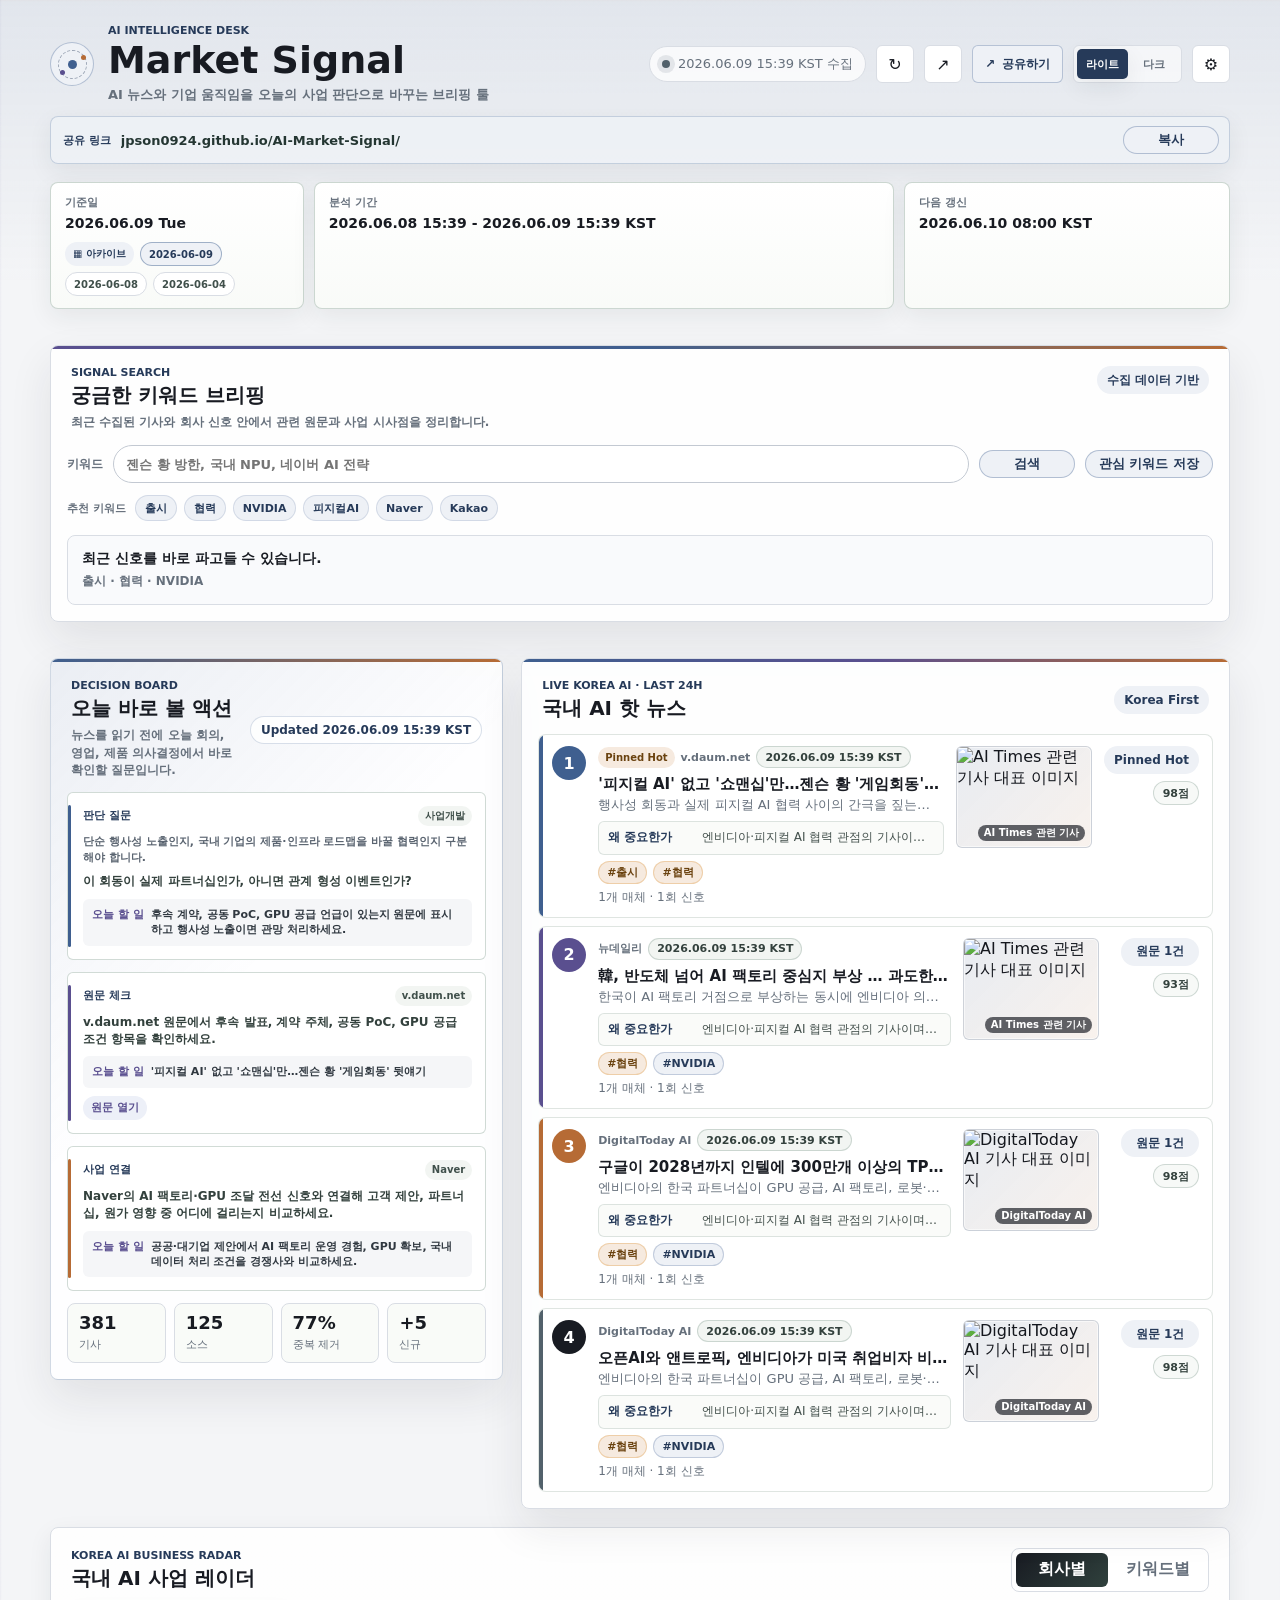
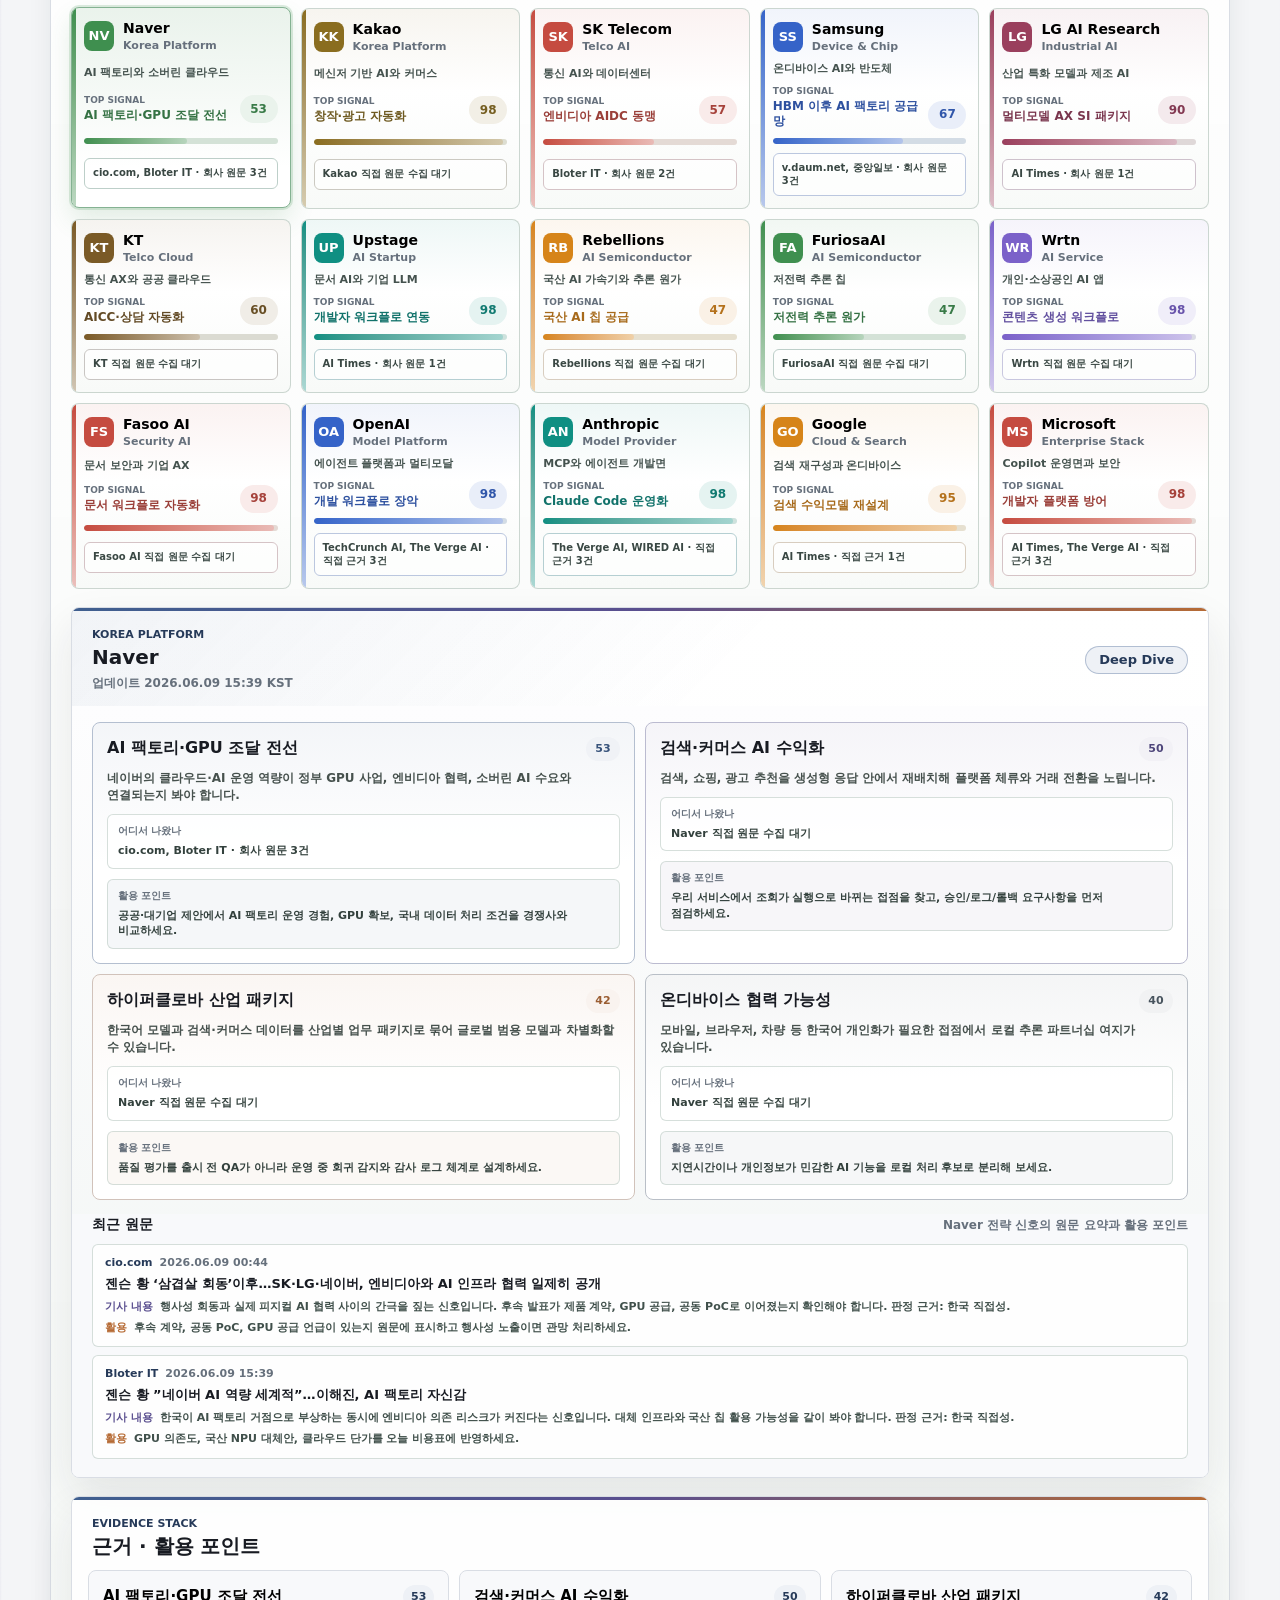
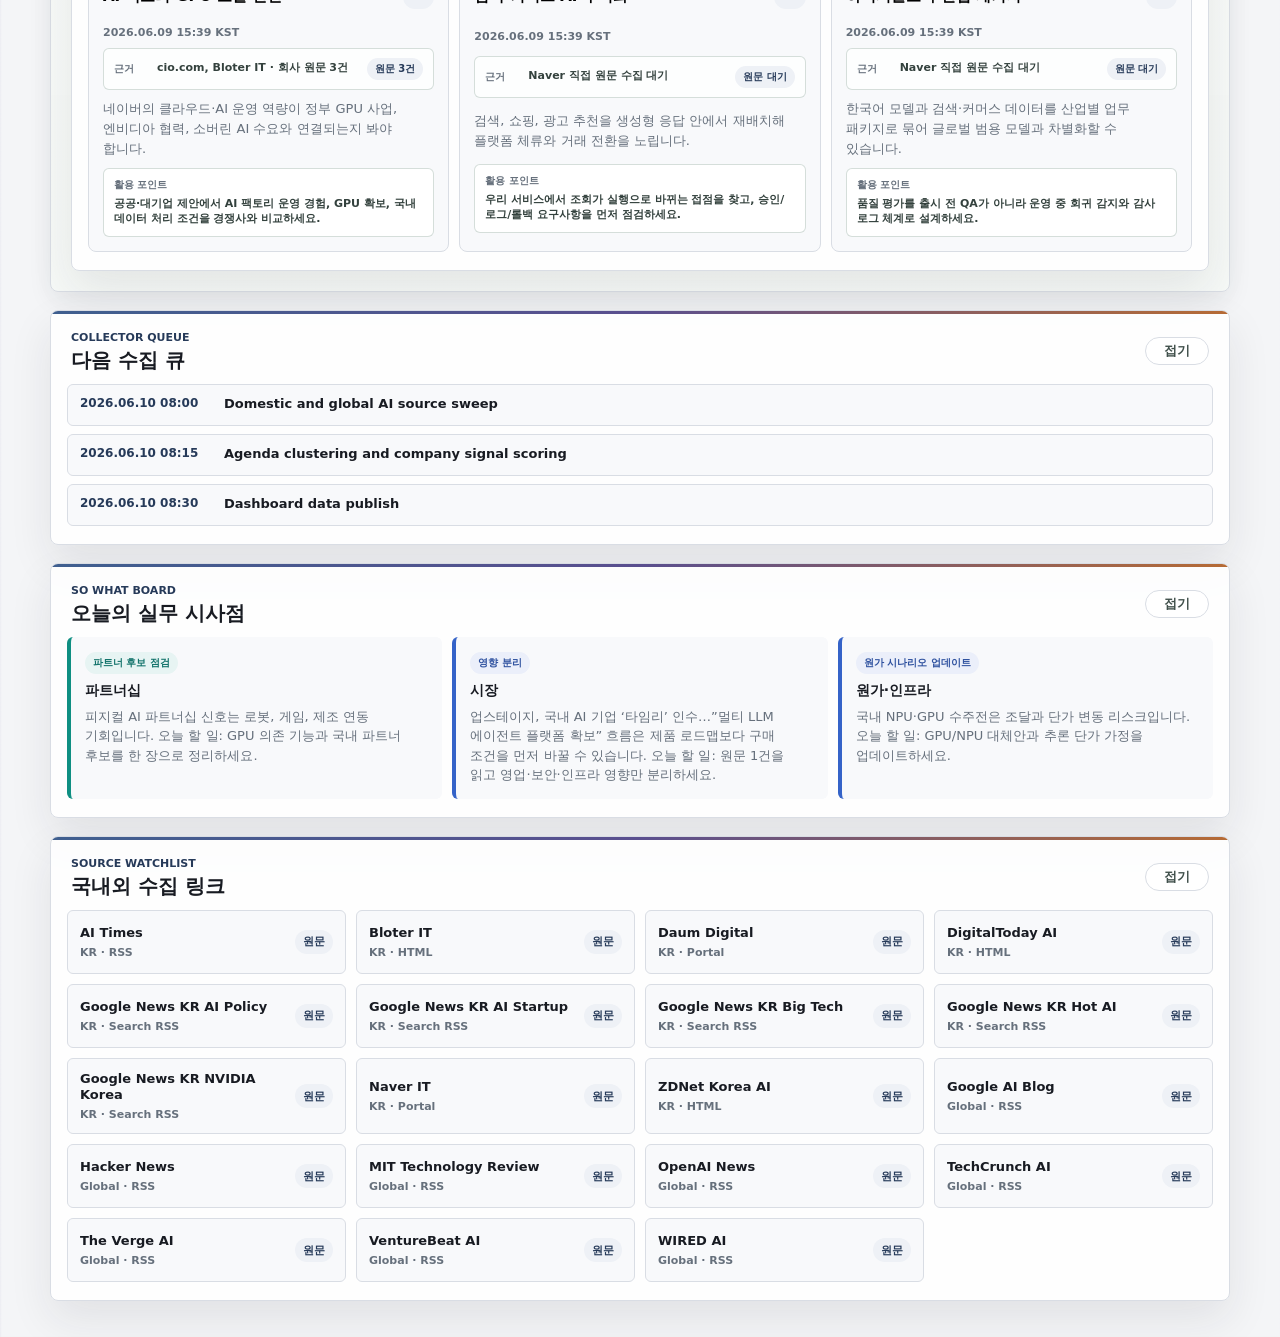
==== commit 8c12fbc3: "Improve dark mode radar contrast" ====
--- a/signal-desk-screen-share-restored.html
+++ b/signal-desk-screen-share-restored.html
@@ -4,12 +4,19 @@
     <meta charset="UTF-8" />
     <meta name="viewport" content="width=device-width, initial-scale=1.0" />
     <title>Market Signal</title>
-    <link rel="stylesheet" href="styles.css?v=202606091519" />
-    <script src="agenda-data.js?v=202606091519"></script>
+    <script>
+      (() => {
+        const saved = localStorage.getItem("marketSignal.theme");
+        const prefersDark = window.matchMedia && window.matchMedia("(prefers-color-scheme: dark)").matches;
+        document.documentElement.dataset.theme = saved || (prefersDark ? "dark" : "light");
+      })();
+    </script>
+    <link rel="stylesheet" href="styles.css?v=202606091539" />
+    <script src="agenda-data.js?v=202606091539"></script>
     <script>
       window.AI_MONITORING_DESK_PUBLIC_URL = "https://jpson0924.github.io/AI-Market-Signal/";
     </script>
-    <script src="app.js?v=202606091519" defer></script>
+    <script src="app.js?v=202606091539" defer></script>
   </head>
   <body>
     <div class="app-shell">
@@ -38,6 +45,10 @@
             <span aria-hidden="true">↗</span>
             <b>공유하기</b>
           </button>
+          <div class="theme-switch" role="group" aria-label="화면 테마 선택">
+            <button type="button" data-theme-option="light" aria-pressed="true">라이트</button>
+            <button type="button" data-theme-option="dark" aria-pressed="false">다크</button>
+          </div>
           <button class="icon-button" type="button" title="수집 설정" aria-label="수집 설정">
             <span aria-hidden="true">⚙</span>
           </button>
@@ -64,63 +75,6 @@
             <span class="date-label">다음 갱신</span>
             <b>2026.05.26 10:00 KST</b>
           </div>
-        </section>
-
-        <section class="overview-grid" aria-label="오늘 액션과 주요 아젠다">
-          <aside class="panel signal-panel" aria-label="수집 신호">
-            <div class="panel-heading compact">
-              <div>
-                <p class="eyebrow">Decision Board</p>
-                <h2>오늘 바로 볼 액션</h2>
-                <p class="panel-help">뉴스를 읽기 전에 오늘 회의, 영업, 제품 의사결정에서 바로 확인할 질문입니다.</p>
-              </div>
-              <span class="freshness-chip" id="freshnessChip">Updated just now</span>
-            </div>
-            <div class="action-board" id="actionBoard" aria-label="뉴스 기반 액션"></div>
-            <div class="metric-grid" id="metricGrid">
-              <div class="metric-card">
-                <span class="metric-value">386</span>
-                <span class="metric-label">분석 기사</span>
-              </div>
-              <div class="metric-card">
-                <span class="metric-value">42</span>
-                <span class="metric-label">테크 블로그</span>
-              </div>
-              <div class="metric-card">
-                <span class="metric-value">91%</span>
-                <span class="metric-label">중복 제거율</span>
-              </div>
-              <div class="metric-card">
-                <span class="metric-value">+18</span>
-                <span class="metric-label">신규 의제</span>
-              </div>
-            </div>
-            <div class="source-stack" id="sourceStack" aria-label="상위 소스">
-              <div class="source-row">
-                <span>The Verge</span>
-                <b style="--w: 84%"></b>
-              </div>
-              <div class="source-row">
-                <span>OpenAI Blog</span>
-                <b style="--w: 73%"></b>
-              </div>
-              <div class="source-row">
-                <span>Hacker News</span>
-                <b style="--w: 66%"></b>
-              </div>
-            </div>
-          </aside>
-
-          <article class="panel hot-agenda-panel">
-            <div class="panel-heading">
-              <div>
-                <p class="eyebrow">Live Korea AI · Last 24h</p>
-                <h2>국내 AI 핫 뉴스</h2>
-              </div>
-              <span class="panel-chip">Korea First</span>
-            </div>
-            <ol class="hot-list" id="hotList"></ol>
-          </article>
         </section>
 
         <section class="panel signal-search-panel" aria-label="검색 기반 시그널 브리핑">
@@ -140,6 +94,63 @@
           </form>
           <div class="saved-query-row" id="savedQueryRow" aria-label="저장된 관심 키워드"></div>
           <div class="signal-search-result" id="signalSearchResult"></div>
+        </section>
+
+        <section class="overview-grid" aria-label="오늘 액션과 주요 아젠다">
+          <aside class="panel signal-panel" aria-label="수집 신호">
+            <div class="panel-heading compact">
+              <div>
+                <p class="eyebrow">Decision Board</p>
+                <h2>오늘 바로 볼 액션</h2>
+                <p class="panel-help">뉴스를 읽기 전에 오늘 회의, 영업, 제품 의사결정에서 바로 확인할 질문입니다.</p>
+              </div>
+              <span class="freshness-chip" id="freshnessChip">Updated just now</span>
+            </div>
+            <div class="action-board" id="actionBoard" aria-label="뉴스 기반 액션"></div>
+            <div class="metric-grid" id="metricGrid">
+              <div class="metric-card">
+                <span class="metric-value">386</span>
+                <span class="metric-label">분석 기사</span>
+              </div>
+              <div class="metric-card">
+                <span class="metric-value">42</span>
+                <span class="metric-label">테크 블로그</span>
+              </div>
+              <div class="metric-card">
+                <span class="metric-value">91%</span>
+                <span class="metric-label">중복 제거율</span>
+              </div>
+              <div class="metric-card">
+                <span class="metric-value">+18</span>
+                <span class="metric-label">신규 의제</span>
+              </div>
+            </div>
+            <div class="source-stack" id="sourceStack" aria-label="상위 소스">
+              <div class="source-row">
+                <span>The Verge</span>
+                <b style="--w: 84%"></b>
+              </div>
+              <div class="source-row">
+                <span>OpenAI Blog</span>
+                <b style="--w: 73%"></b>
+              </div>
+              <div class="source-row">
+                <span>Hacker News</span>
+                <b style="--w: 66%"></b>
+              </div>
+            </div>
+          </aside>
+
+          <article class="panel hot-agenda-panel">
+            <div class="panel-heading">
+              <div>
+                <p class="eyebrow">Live Korea AI · Last 24h</p>
+                <h2>국내 AI 핫 뉴스</h2>
+              </div>
+              <span class="panel-chip">Korea First</span>
+            </div>
+            <ol class="hot-list" id="hotList"></ol>
+          </article>
         </section>
 
         <section class="workspace-section">
--- a/styles.css
+++ b/styles.css
@@ -29,6 +29,26 @@
     "Apple SD Gothic Neo", "Noto Sans KR", sans-serif;
 }
 
+:root[data-theme="dark"] {
+  color-scheme: dark;
+  --bg: #0d1118;
+  --surface: #151a24;
+  --surface-soft: #111722;
+  --surface-tint: #1b2433;
+  --ink: #edf1f7;
+  --muted: #99a5b5;
+  --line: #293243;
+  --line-strong: #3a4658;
+  --teal: #7fa4e8;
+  --teal-deep: #dbe7ff;
+  --blue: #a99cf4;
+  --amber: #d19a66;
+  --red: #e08b91;
+  --green: #9badbd;
+  --shadow: 0 18px 44px rgba(0, 0, 0, 0.32);
+  --shadow-soft: 0 8px 24px rgba(0, 0, 0, 0.22);
+}
+
 * {
   box-sizing: border-box;
 }
@@ -46,6 +66,14 @@
     linear-gradient(180deg, rgba(63, 95, 143, 0.1) 0, transparent 285px),
     linear-gradient(90deg, rgba(90, 79, 143, 0.045) 0 1px, transparent 1px 72px),
     linear-gradient(180deg, rgba(182, 107, 53, 0.035) 0 1px, transparent 1px 72px),
+    var(--bg);
+}
+
+:root[data-theme="dark"] body {
+  background:
+    linear-gradient(180deg, rgba(127, 164, 232, 0.12) 0, transparent 285px),
+    linear-gradient(90deg, rgba(169, 156, 244, 0.06) 0 1px, transparent 1px 72px),
+    linear-gradient(180deg, rgba(209, 154, 102, 0.05) 0 1px, transparent 1px 72px),
     var(--bg);
 }
 
@@ -249,6 +277,40 @@
 
 .share-action-button b {
   font: inherit;
+}
+
+.theme-switch {
+  display: inline-flex;
+  gap: 2px;
+  min-height: 38px;
+  padding: 3px;
+  border: 1px solid var(--line);
+  border-radius: var(--radius-sm);
+  background: rgba(255, 255, 255, 0.62);
+}
+
+.theme-switch button {
+  min-width: 48px;
+  min-height: 30px;
+  padding: 0 9px;
+  border: 0;
+  border-radius: 5px;
+  color: var(--muted);
+  background: transparent;
+  font-size: 11px;
+  font-weight: 900;
+  cursor: pointer;
+}
+
+.theme-switch button[aria-pressed="true"] {
+  color: #ffffff;
+  background: var(--teal-deep);
+  box-shadow: var(--shadow-soft);
+}
+
+.theme-switch button:focus-visible {
+  outline: 2px solid rgba(63, 95, 143, 0.48);
+  outline-offset: 2px;
 }
 
 .share-strip {
@@ -931,7 +993,7 @@
 }
 
 .signal-search-panel {
-  margin-top: 18px;
+  margin: 18px 0;
 }
 
 .signal-search-panel::before {
@@ -2577,6 +2639,224 @@
   line-height: 1.5;
 }
 
+:root[data-theme="dark"] .brand-mark,
+:root[data-theme="dark"] .sync-status,
+:root[data-theme="dark"] .theme-switch,
+:root[data-theme="dark"] .share-strip,
+:root[data-theme="dark"] .panel,
+:root[data-theme="dark"] .date-strip div,
+:root[data-theme="dark"] .hot-item,
+:root[data-theme="dark"] .metric-card,
+:root[data-theme="dark"] .action-item,
+:root[data-theme="dark"] .company-card,
+:root[data-theme="dark"] .signal-row,
+:root[data-theme="dark"] .stack-item,
+:root[data-theme="dark"] .timeline-link,
+:root[data-theme="dark"] .search-insight-grid div,
+:root[data-theme="dark"] .search-result-item,
+:root[data-theme="dark"] .search-empty,
+:root[data-theme="dark"] .company-news-item,
+:root[data-theme="dark"] .source-link,
+:root[data-theme="dark"] .modal-hotness span,
+:root[data-theme="dark"] .modal-source-links a,
+:root[data-theme="dark"] .brief-modal {
+  border-color: var(--line);
+  background: rgba(21, 26, 36, 0.92);
+}
+
+:root[data-theme="dark"] .panel {
+  background: rgba(18, 23, 32, 0.9);
+}
+
+:root[data-theme="dark"] .date-strip div,
+:root[data-theme="dark"] .workspace-section,
+:root[data-theme="dark"] .segmented-control,
+:root[data-theme="dark"] .signal-panel,
+:root[data-theme="dark"] .metric-card,
+:root[data-theme="dark"] .hot-reason,
+:root[data-theme="dark"] .action-next,
+:root[data-theme="dark"] .timeline-takeaway,
+:root[data-theme="dark"] .modal-hotness,
+:root[data-theme="dark"] .modal-source-links,
+:root[data-theme="dark"] .brief-line {
+  background: var(--surface-soft);
+}
+
+:root[data-theme="dark"] .workspace-section {
+  border-color: var(--line-strong);
+  box-shadow: var(--shadow-soft);
+}
+
+:root[data-theme="dark"] .segment {
+  color: var(--muted);
+}
+
+:root[data-theme="dark"] .segment.active {
+  color: #0d1118;
+  background: linear-gradient(135deg, var(--teal), var(--blue));
+}
+
+:root[data-theme="dark"] .icon-button,
+:root[data-theme="dark"] .small-action,
+:root[data-theme="dark"] .share-action-button,
+:root[data-theme="dark"] .signal-search-form input,
+:root[data-theme="dark"] .history-chip,
+:root[data-theme="dark"] .score-badge,
+:root[data-theme="dark"] .date-badge {
+  border-color: var(--line-strong);
+  color: var(--ink);
+  background: var(--surface);
+}
+
+:root[data-theme="dark"] .icon-button:hover,
+:root[data-theme="dark"] .icon-button:focus-visible,
+:root[data-theme="dark"] .small-action:hover,
+:root[data-theme="dark"] .small-action:focus-visible,
+:root[data-theme="dark"] .share-action-button:hover,
+:root[data-theme="dark"] .share-action-button:focus-visible {
+  border-color: rgba(127, 164, 232, 0.62);
+  background: var(--surface-tint);
+}
+
+:root[data-theme="dark"] .share-action-button,
+:root[data-theme="dark"] .panel-chip,
+:root[data-theme="dark"] .freshness-chip,
+:root[data-theme="dark"] .signal-badge,
+:root[data-theme="dark"] .calendar-label,
+:root[data-theme="dark"] .history-chip.active,
+:root[data-theme="dark"] .query-chip,
+:root[data-theme="dark"] .origin-label,
+:root[data-theme="dark"] .impact-action,
+:root[data-theme="dark"] .search-facets em {
+  color: var(--teal-deep);
+  background: rgba(127, 164, 232, 0.13);
+}
+
+:root[data-theme="dark"] .search-submit,
+:root[data-theme="dark"] .theme-switch button[aria-pressed="true"],
+:root[data-theme="dark"] .timeline-brief {
+  color: #0d1118;
+  background: var(--teal);
+}
+
+:root[data-theme="dark"] .hot-copy p,
+:root[data-theme="dark"] .hot-reason span,
+:root[data-theme="dark"] .stack-source,
+:root[data-theme="dark"] .company-proof,
+:root[data-theme="dark"] .company-card em,
+:root[data-theme="dark"] .signal-desc,
+:root[data-theme="dark"] .timeline-takeaway,
+:root[data-theme="dark"] .impact-copy p,
+:root[data-theme="dark"] .modal-hotness em,
+:root[data-theme="dark"] .modal-source-links span,
+:root[data-theme="dark"] .share-strip a,
+:root[data-theme="dark"] .search-result-item p,
+:root[data-theme="dark"] .action-next {
+  color: var(--muted);
+}
+
+:root[data-theme="dark"] .hot-tag,
+:root[data-theme="dark"] .pin-badge {
+  border-color: var(--line);
+  color: var(--ink);
+  background: var(--surface-tint);
+}
+
+:root[data-theme="dark"] .hot-tag[data-tag-type="action"] {
+  color: #ffd4a5;
+  background: rgba(209, 154, 102, 0.16);
+}
+
+:root[data-theme="dark"] .hot-tag[data-tag-type="tech"],
+:root[data-theme="dark"] .hot-tag[data-tag-type="company"] {
+  color: var(--teal-deep);
+  background: rgba(127, 164, 232, 0.14);
+}
+
+:root[data-theme="dark"] .hot-tag[data-tag-type="risk"] {
+  color: #ffc0c5;
+  background: rgba(224, 139, 145, 0.15);
+}
+
+:root[data-theme="dark"] .radar-panel,
+:root[data-theme="dark"] .signal-stack,
+:root[data-theme="dark"] .company-card,
+:root[data-theme="dark"] .company-card:hover,
+:root[data-theme="dark"] .company-card:focus-visible,
+:root[data-theme="dark"] .company-card.active,
+:root[data-theme="dark"] .business-signal-card,
+:root[data-theme="dark"] .business-signal-card:hover,
+:root[data-theme="dark"] .business-signal-card:focus-visible,
+:root[data-theme="dark"] .signal-row,
+:root[data-theme="dark"] .signal-row:hover,
+:root[data-theme="dark"] .signal-row:focus-visible,
+:root[data-theme="dark"] .focus-distribution,
+:root[data-theme="dark"] .signal-proof-block,
+:root[data-theme="dark"] .word-source,
+:root[data-theme="dark"] .stack-source,
+:root[data-theme="dark"] .stack-action,
+:root[data-theme="dark"] .sparkline {
+  border-color: var(--line);
+  background: var(--surface-soft);
+}
+
+:root[data-theme="dark"] .company-card.active,
+:root[data-theme="dark"] .business-signal-card:hover,
+:root[data-theme="dark"] .business-signal-card:focus-visible,
+:root[data-theme="dark"] .signal-row:hover,
+:root[data-theme="dark"] .signal-row:focus-visible {
+  border-color: rgba(127, 164, 232, 0.54);
+  box-shadow: 0 12px 24px rgba(0, 0, 0, 0.24);
+}
+
+:root[data-theme="dark"] .company-card b,
+:root[data-theme="dark"] .signal-title b,
+:root[data-theme="dark"] .company-card-foot strong,
+:root[data-theme="dark"] .company-card-foot b,
+:root[data-theme="dark"] .signal-title em,
+:root[data-theme="dark"] .signal-proof,
+:root[data-theme="dark"] .signal-proof-block em,
+:root[data-theme="dark"] .word-source em,
+:root[data-theme="dark"] .stack-source em,
+:root[data-theme="dark"] .stack-action em,
+:root[data-theme="dark"] .word-action {
+  color: var(--ink);
+}
+
+:root[data-theme="dark"] .company-focus,
+:root[data-theme="dark"] .company-proof,
+:root[data-theme="dark"] .signal-desc,
+:root[data-theme="dark"] .company-card-head em,
+:root[data-theme="dark"] .company-card-foot em,
+:root[data-theme="dark"] .signal-proof-block b,
+:root[data-theme="dark"] .word-source b,
+:root[data-theme="dark"] .stack-source b,
+:root[data-theme="dark"] .stack-action b,
+:root[data-theme="dark"] .distribution-legend em {
+  color: var(--muted);
+}
+
+:root[data-theme="dark"] .company-proof,
+:root[data-theme="dark"] .company-card-foot b,
+:root[data-theme="dark"] .signal-title em,
+:root[data-theme="dark"] .signal-proof-block.action {
+  background: rgba(127, 164, 232, 0.13);
+}
+
+:root[data-theme="dark"] .company-meter,
+:root[data-theme="dark"] .signal-meter,
+:root[data-theme="dark"] .distribution-bars {
+  background: rgba(153, 165, 181, 0.2);
+}
+
+:root[data-theme="dark"] .sparkline i {
+  background: color-mix(in srgb, var(--signal-color) 72%, #dbe7ff);
+}
+
+:root[data-theme="dark"] .brief-modal {
+  box-shadow: 0 28px 90px rgba(0, 0, 0, 0.48);
+}
+
 @keyframes pulseFlash {
   0% {
     box-shadow: 0 0 0 4px rgba(82, 97, 107, 0.18);
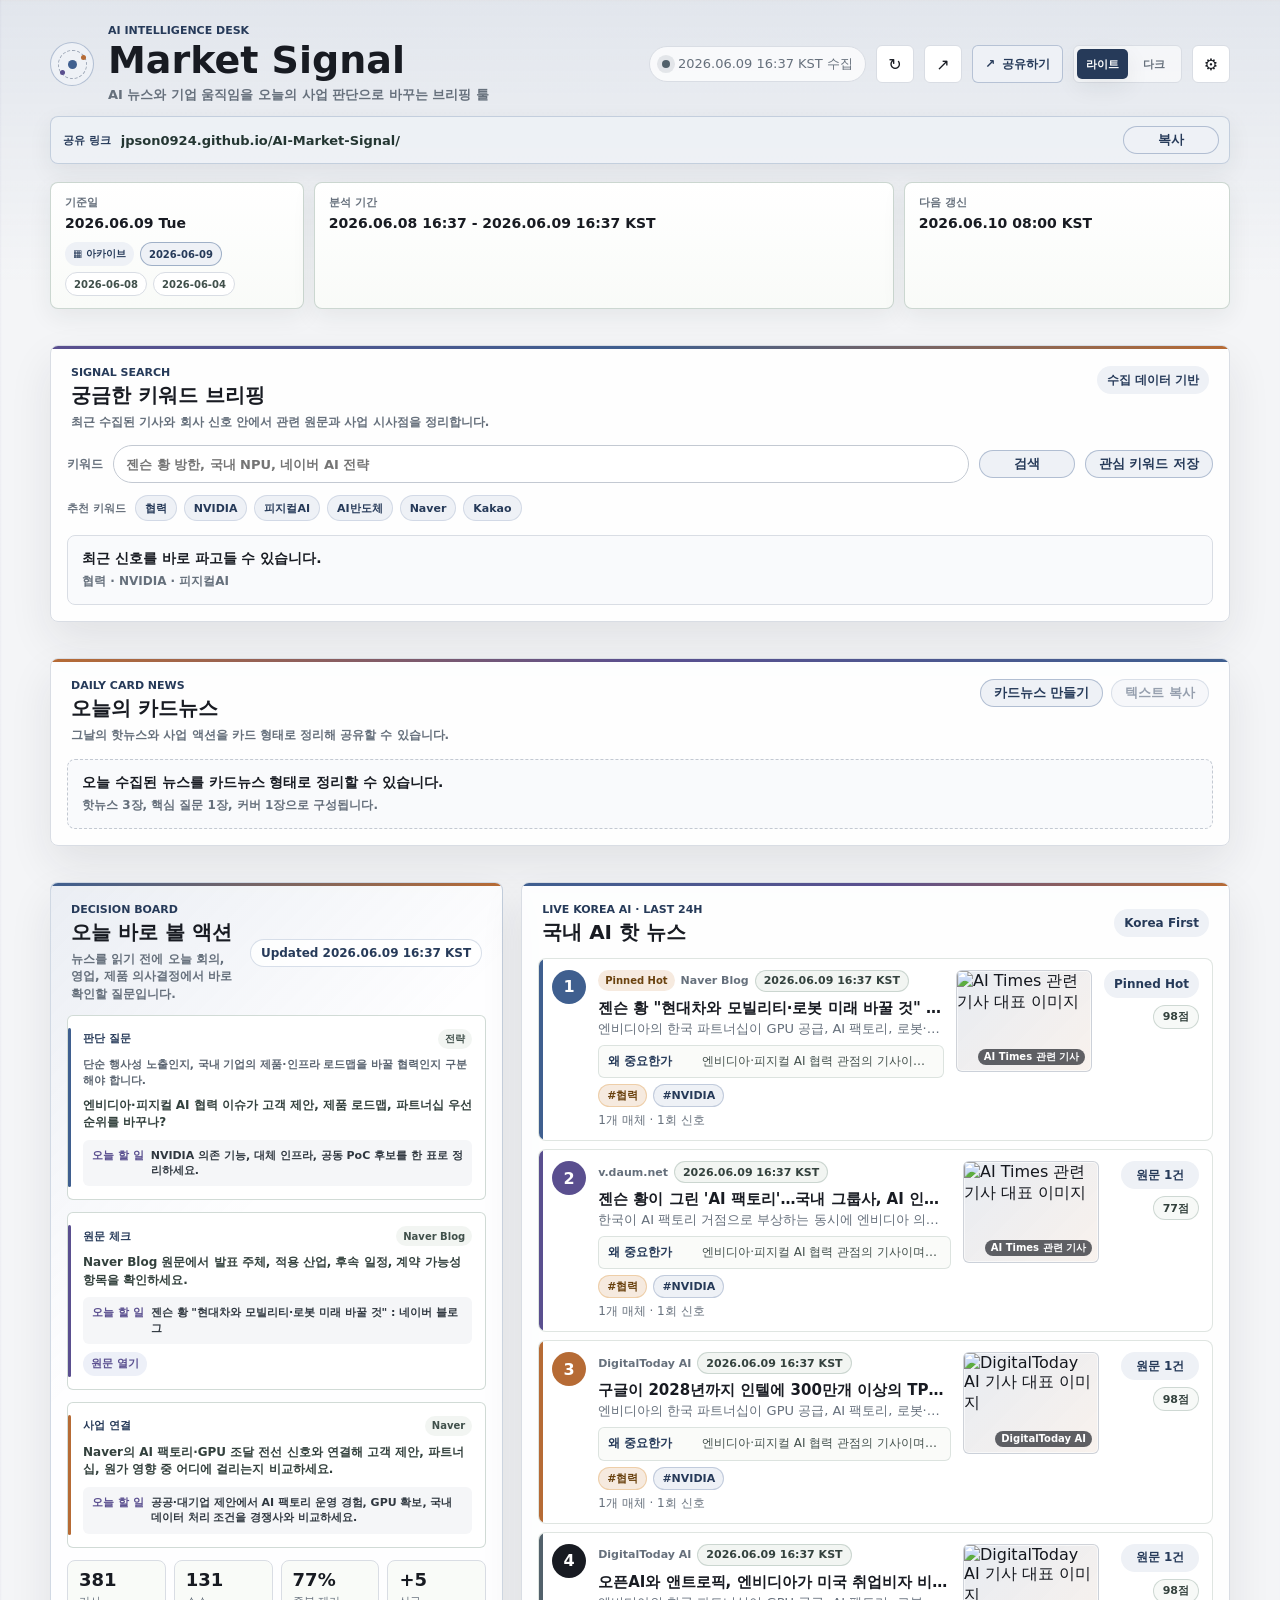
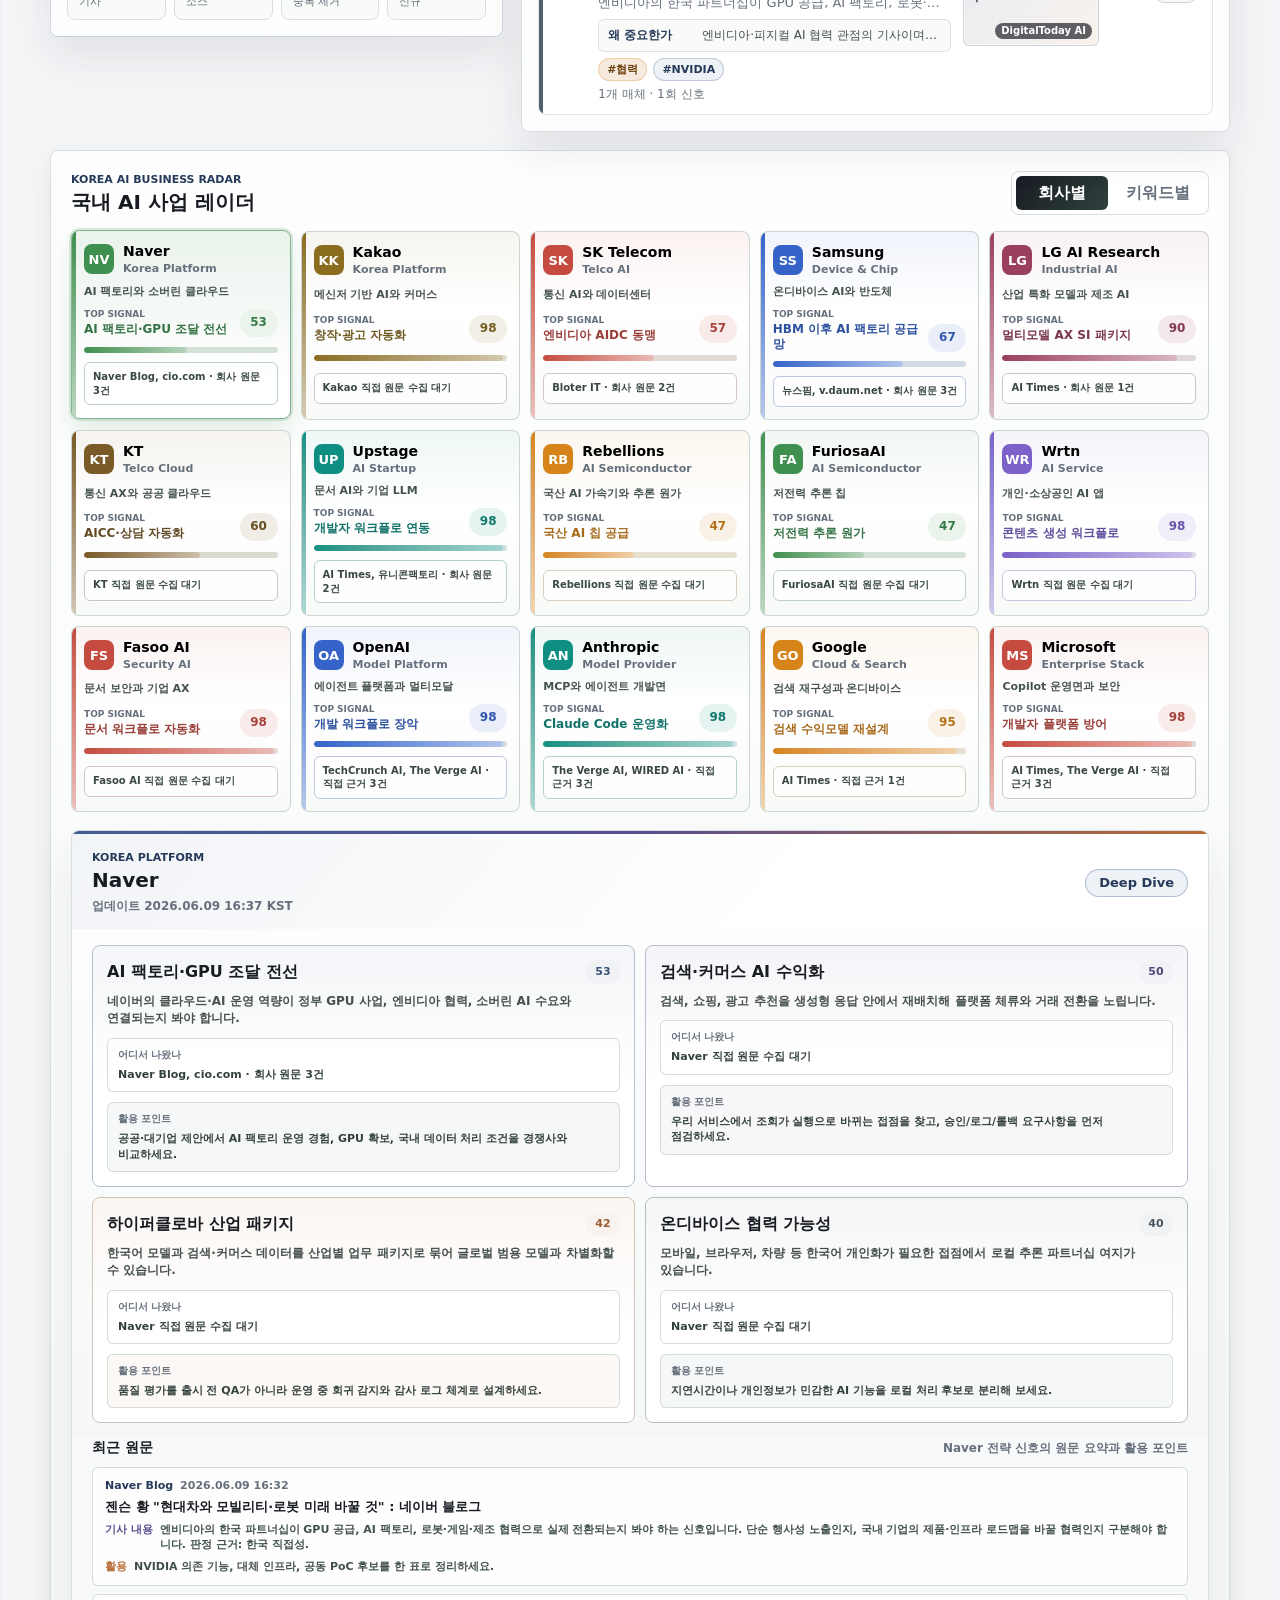
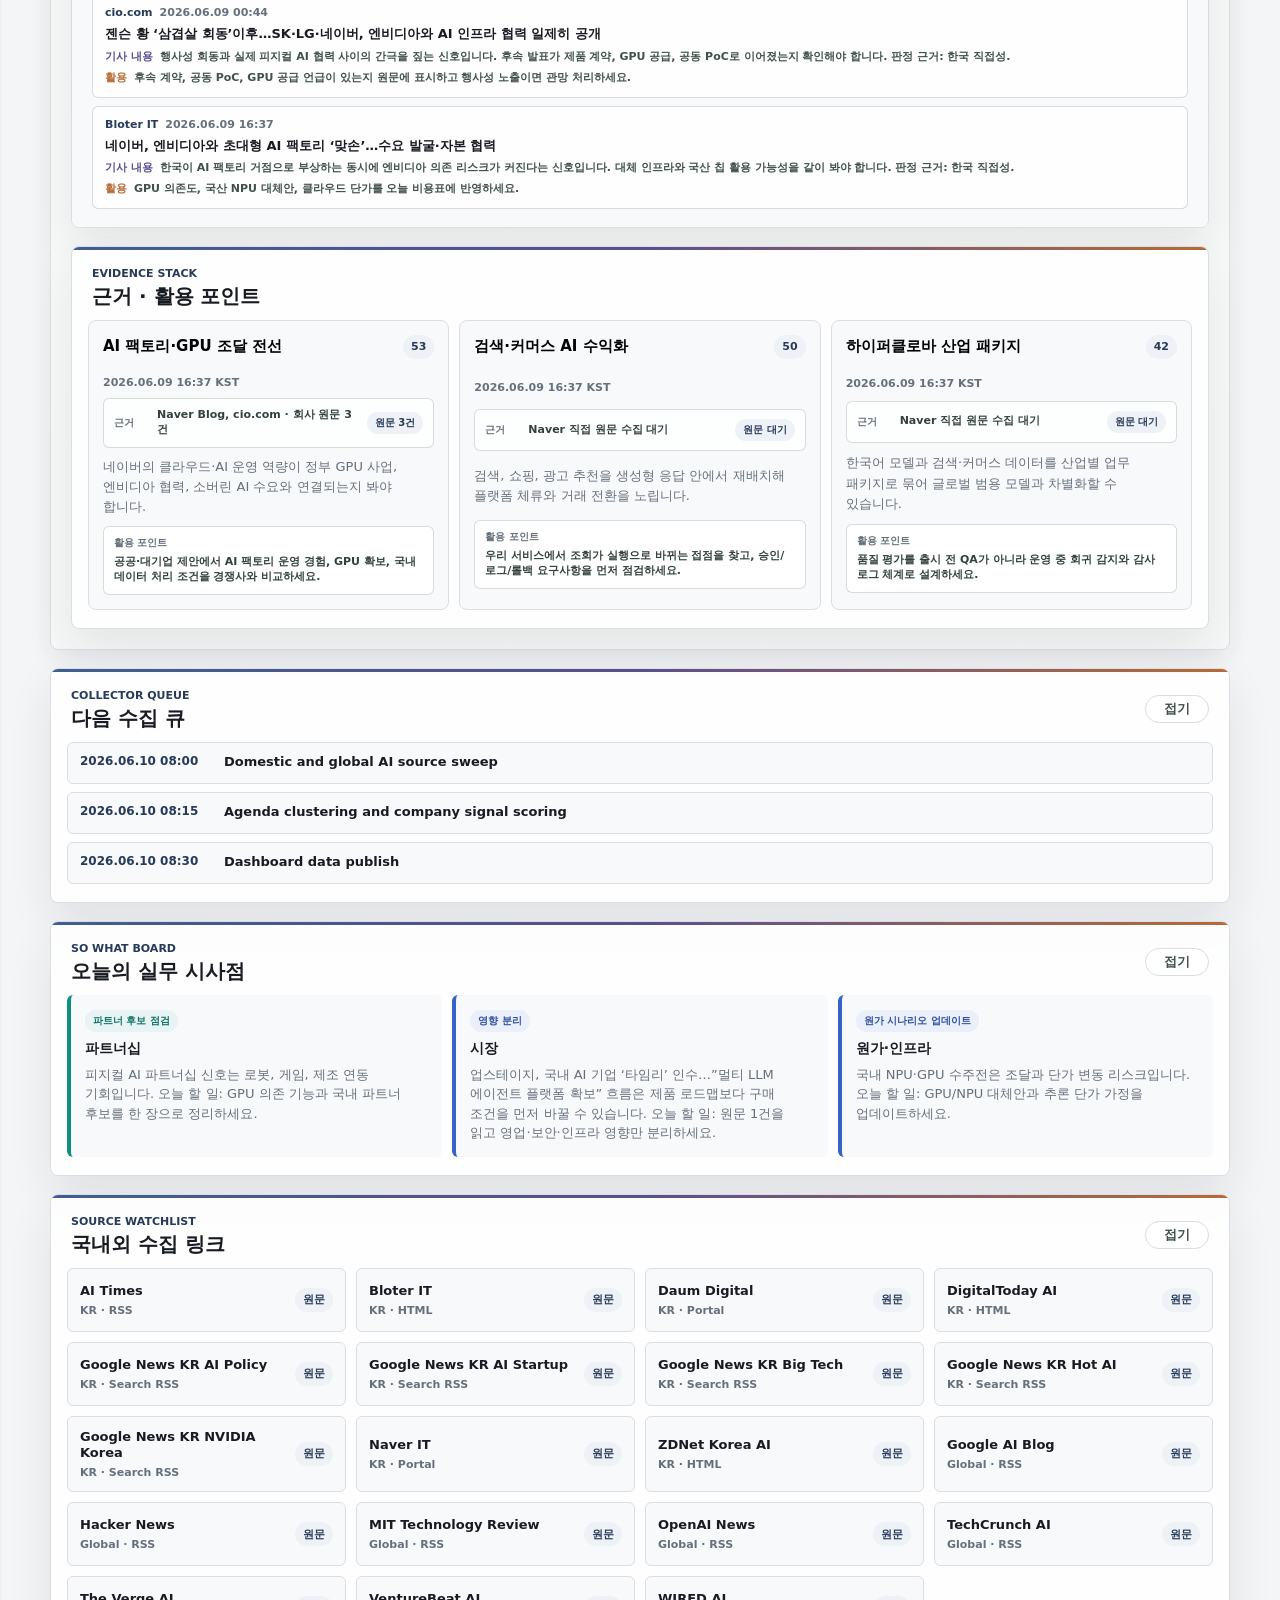
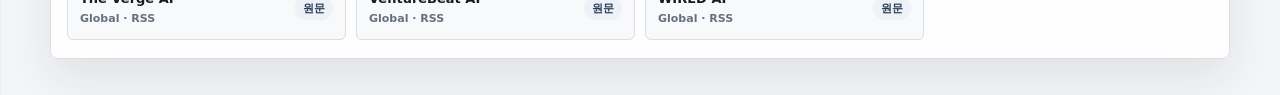
==== commit a0e8dab2: "Add daily card news builder" ====
--- a/signal-desk-screen-share-restored.html
+++ b/signal-desk-screen-share-restored.html
@@ -11,12 +11,12 @@
         document.documentElement.dataset.theme = saved || (prefersDark ? "dark" : "light");
       })();
     </script>
-    <link rel="stylesheet" href="styles.css?v=202606091539" />
-    <script src="agenda-data.js?v=202606091539"></script>
+    <link rel="stylesheet" href="styles.css?v=202606091637" />
+    <script src="agenda-data.js?v=202606091637"></script>
     <script>
       window.AI_MONITORING_DESK_PUBLIC_URL = "https://jpson0924.github.io/AI-Market-Signal/";
     </script>
-    <script src="app.js?v=202606091539" defer></script>
+    <script src="app.js?v=202606091637" defer></script>
   </head>
   <body>
     <div class="app-shell">
@@ -96,6 +96,21 @@
           <div class="signal-search-result" id="signalSearchResult"></div>
         </section>
 
+        <section class="panel card-news-panel" aria-label="오늘의 카드뉴스 생성">
+          <div class="panel-heading card-news-heading">
+            <div>
+              <p class="eyebrow">Daily Card News</p>
+              <h2>오늘의 카드뉴스</h2>
+              <p class="panel-help">그날의 핫뉴스와 사업 액션을 카드 형태로 정리해 공유할 수 있습니다.</p>
+            </div>
+            <span class="panel-actions">
+              <button class="small-action" id="buildCardNewsButton" type="button">카드뉴스 만들기</button>
+              <button class="small-action" id="copyCardNewsButton" type="button" disabled>텍스트 복사</button>
+            </span>
+          </div>
+          <div class="card-news-workspace" id="cardNewsWorkspace"></div>
+        </section>
+
         <section class="overview-grid" aria-label="오늘 액션과 주요 아젠다">
           <aside class="panel signal-panel" aria-label="수집 신호">
             <div class="panel-heading compact">
--- a/styles.css
+++ b/styles.css
@@ -1203,6 +1203,205 @@
   align-self: end;
 }
 
+.card-news-panel {
+  margin: 0 0 18px;
+}
+
+.card-news-panel::before {
+  background: linear-gradient(90deg, var(--amber), var(--blue), var(--teal));
+}
+
+.card-news-heading {
+  align-items: flex-start;
+}
+
+.card-news-workspace {
+  padding: 0 16px 16px;
+}
+
+.card-news-empty {
+  display: grid;
+  gap: 5px;
+  min-height: 68px;
+  padding: 14px;
+  border: 1px dashed var(--line-strong);
+  border-radius: var(--radius);
+  background: rgba(248, 249, 251, 0.78);
+}
+
+.card-news-empty b {
+  font-size: 14px;
+}
+
+.card-news-empty span {
+  color: var(--muted);
+  font-size: 12px;
+  font-weight: 750;
+}
+
+.card-news-deck {
+  display: grid;
+  grid-template-columns: repeat(5, minmax(220px, 1fr));
+  gap: 10px;
+  overflow-x: auto;
+  padding-bottom: 2px;
+  scroll-snap-type: x proximity;
+}
+
+.card-news-card {
+  position: relative;
+  display: grid;
+  align-content: space-between;
+  min-height: 300px;
+  padding: 16px;
+  border: 1px solid var(--line);
+  border-radius: var(--radius);
+  color: var(--ink);
+  background:
+    linear-gradient(135deg, rgba(63, 95, 143, 0.12), transparent 48%),
+    linear-gradient(180deg, #ffffff, #f7f8fa);
+  overflow: hidden;
+  scroll-snap-align: start;
+}
+
+.card-news-card.cover,
+.card-news-card.action {
+  background:
+    linear-gradient(135deg, rgba(63, 95, 143, 0.22), transparent 46%),
+    linear-gradient(180deg, #f8f9fb, #ffffff);
+}
+
+.card-news-card img {
+  position: absolute;
+  right: 0;
+  bottom: 0;
+  width: 58%;
+  height: 42%;
+  object-fit: cover;
+  border-top-left-radius: var(--radius);
+  opacity: 0.9;
+}
+
+.card-news-copy {
+  position: relative;
+  z-index: 1;
+  display: grid;
+  gap: 8px;
+  max-width: 100%;
+}
+
+.card-news-copy span {
+  color: var(--teal-deep);
+  font-size: 11px;
+  font-weight: 900;
+  text-transform: uppercase;
+}
+
+.card-news-copy h3 {
+  font-size: 19px;
+  line-height: 1.22;
+  word-break: keep-all;
+  overflow-wrap: anywhere;
+}
+
+.card-news-head {
+  display: grid;
+  gap: 5px;
+  padding: 9px 10px;
+  border: 1px solid rgba(63, 95, 143, 0.14);
+  border-radius: var(--radius-sm);
+  background: rgba(255, 255, 255, 0.74);
+}
+
+.card-news-head small {
+  color: var(--teal-deep);
+  font-size: 10px;
+  font-weight: 900;
+  letter-spacing: 0.02em;
+  text-transform: uppercase;
+}
+
+.card-news-head strong {
+  display: -webkit-box;
+  overflow: hidden;
+  color: #23302d;
+  font-size: 13px;
+  font-weight: 900;
+  line-height: 1.4;
+  word-break: keep-all;
+  -webkit-box-orient: vertical;
+  -webkit-line-clamp: 3;
+}
+
+.card-news-copy p {
+  display: -webkit-box;
+  overflow: hidden;
+  margin: 0;
+  color: #394743;
+  font-size: 12px;
+  font-weight: 800;
+  line-height: 1.5;
+  word-break: keep-all;
+  -webkit-box-orient: vertical;
+  -webkit-line-clamp: 3;
+}
+
+.card-news-copy em {
+  display: -webkit-box;
+  overflow: hidden;
+  padding: 9px 10px;
+  border-radius: var(--radius-sm);
+  color: #33413d;
+  background: rgba(238, 241, 246, 0.86);
+  font-size: 11px;
+  font-style: normal;
+  font-weight: 850;
+  line-height: 1.4;
+  word-break: keep-all;
+  -webkit-box-orient: vertical;
+  -webkit-line-clamp: 3;
+}
+
+.card-news-footer {
+  position: relative;
+  z-index: 1;
+  display: flex;
+  align-items: flex-end;
+  justify-content: space-between;
+  gap: 10px;
+  margin-top: 16px;
+}
+
+.card-news-footer b {
+  display: inline-flex;
+  align-items: center;
+  justify-content: center;
+  min-width: 40px;
+  min-height: 28px;
+  border-radius: 999px;
+  color: #ffffff;
+  background: var(--teal-deep);
+  font-size: 11px;
+  font-weight: 900;
+}
+
+.card-news-footer span {
+  display: flex;
+  flex-wrap: wrap;
+  gap: 5px;
+  justify-content: flex-end;
+}
+
+.card-news-footer i {
+  padding: 4px 7px;
+  border-radius: 999px;
+  color: var(--teal-deep);
+  background: rgba(238, 241, 246, 0.9);
+  font-size: 10px;
+  font-style: normal;
+  font-weight: 850;
+}
+
 .action-board {
   display: grid;
   gap: 12px;
@@ -1588,6 +1787,11 @@
     background 160ms ease,
     border-color 160ms ease,
     transform 160ms ease;
+}
+
+.small-action:disabled {
+  cursor: not-allowed;
+  opacity: 0.48;
 }
 
 .panel-actions,
@@ -2751,6 +2955,10 @@
 :root[data-theme="dark"] .modal-source-links span,
 :root[data-theme="dark"] .share-strip a,
 :root[data-theme="dark"] .search-result-item p,
+:root[data-theme="dark"] .card-news-empty span,
+:root[data-theme="dark"] .card-news-head strong,
+:root[data-theme="dark"] .card-news-copy p,
+:root[data-theme="dark"] .card-news-copy em,
 :root[data-theme="dark"] .action-next {
   color: var(--muted);
 }
@@ -2853,6 +3061,43 @@
   background: color-mix(in srgb, var(--signal-color) 72%, #dbe7ff);
 }
 
+:root[data-theme="dark"] .card-news-empty {
+  border-color: var(--line);
+  background: var(--surface-soft);
+}
+
+:root[data-theme="dark"] .card-news-card {
+  border-color: var(--line);
+  background:
+    linear-gradient(135deg, rgba(127, 164, 232, 0.16), transparent 48%),
+    linear-gradient(180deg, var(--surface), var(--surface-soft));
+}
+
+:root[data-theme="dark"] .card-news-card.cover,
+:root[data-theme="dark"] .card-news-card.action {
+  background:
+    linear-gradient(135deg, rgba(127, 164, 232, 0.22), transparent 46%),
+    linear-gradient(180deg, var(--surface), var(--surface-tint));
+}
+
+:root[data-theme="dark"] .card-news-copy span,
+:root[data-theme="dark"] .card-news-head small,
+:root[data-theme="dark"] .card-news-footer i {
+  color: var(--teal-deep);
+}
+
+:root[data-theme="dark"] .card-news-head,
+:root[data-theme="dark"] .card-news-copy em,
+:root[data-theme="dark"] .card-news-footer i {
+  border-color: var(--line);
+  background: var(--surface-tint);
+}
+
+:root[data-theme="dark"] .card-news-footer b {
+  color: #0d1118;
+  background: var(--teal);
+}
+
 :root[data-theme="dark"] .brief-modal {
   box-shadow: 0 28px 90px rgba(0, 0, 0, 0.48);
 }
@@ -2926,6 +3171,10 @@
   .search-insight-grid {
     grid-template-columns: 1fr;
   }
+
+  .card-news-deck {
+    grid-template-columns: repeat(5, minmax(220px, 260px));
+  }
 }
 
 @media (max-width: 760px) {
@@ -2995,6 +3244,28 @@
 
   .search-result-item {
     grid-template-columns: 1fr;
+  }
+
+  .card-news-heading {
+    align-items: stretch;
+    flex-direction: column;
+  }
+
+  .card-news-heading .panel-actions {
+    justify-content: stretch;
+    width: 100%;
+  }
+
+  .card-news-heading .small-action {
+    flex: 1 1 0;
+  }
+
+  .card-news-deck {
+    grid-template-columns: repeat(5, minmax(240px, 82vw));
+  }
+
+  .card-news-card {
+    min-height: 286px;
   }
 
   .hot-item {
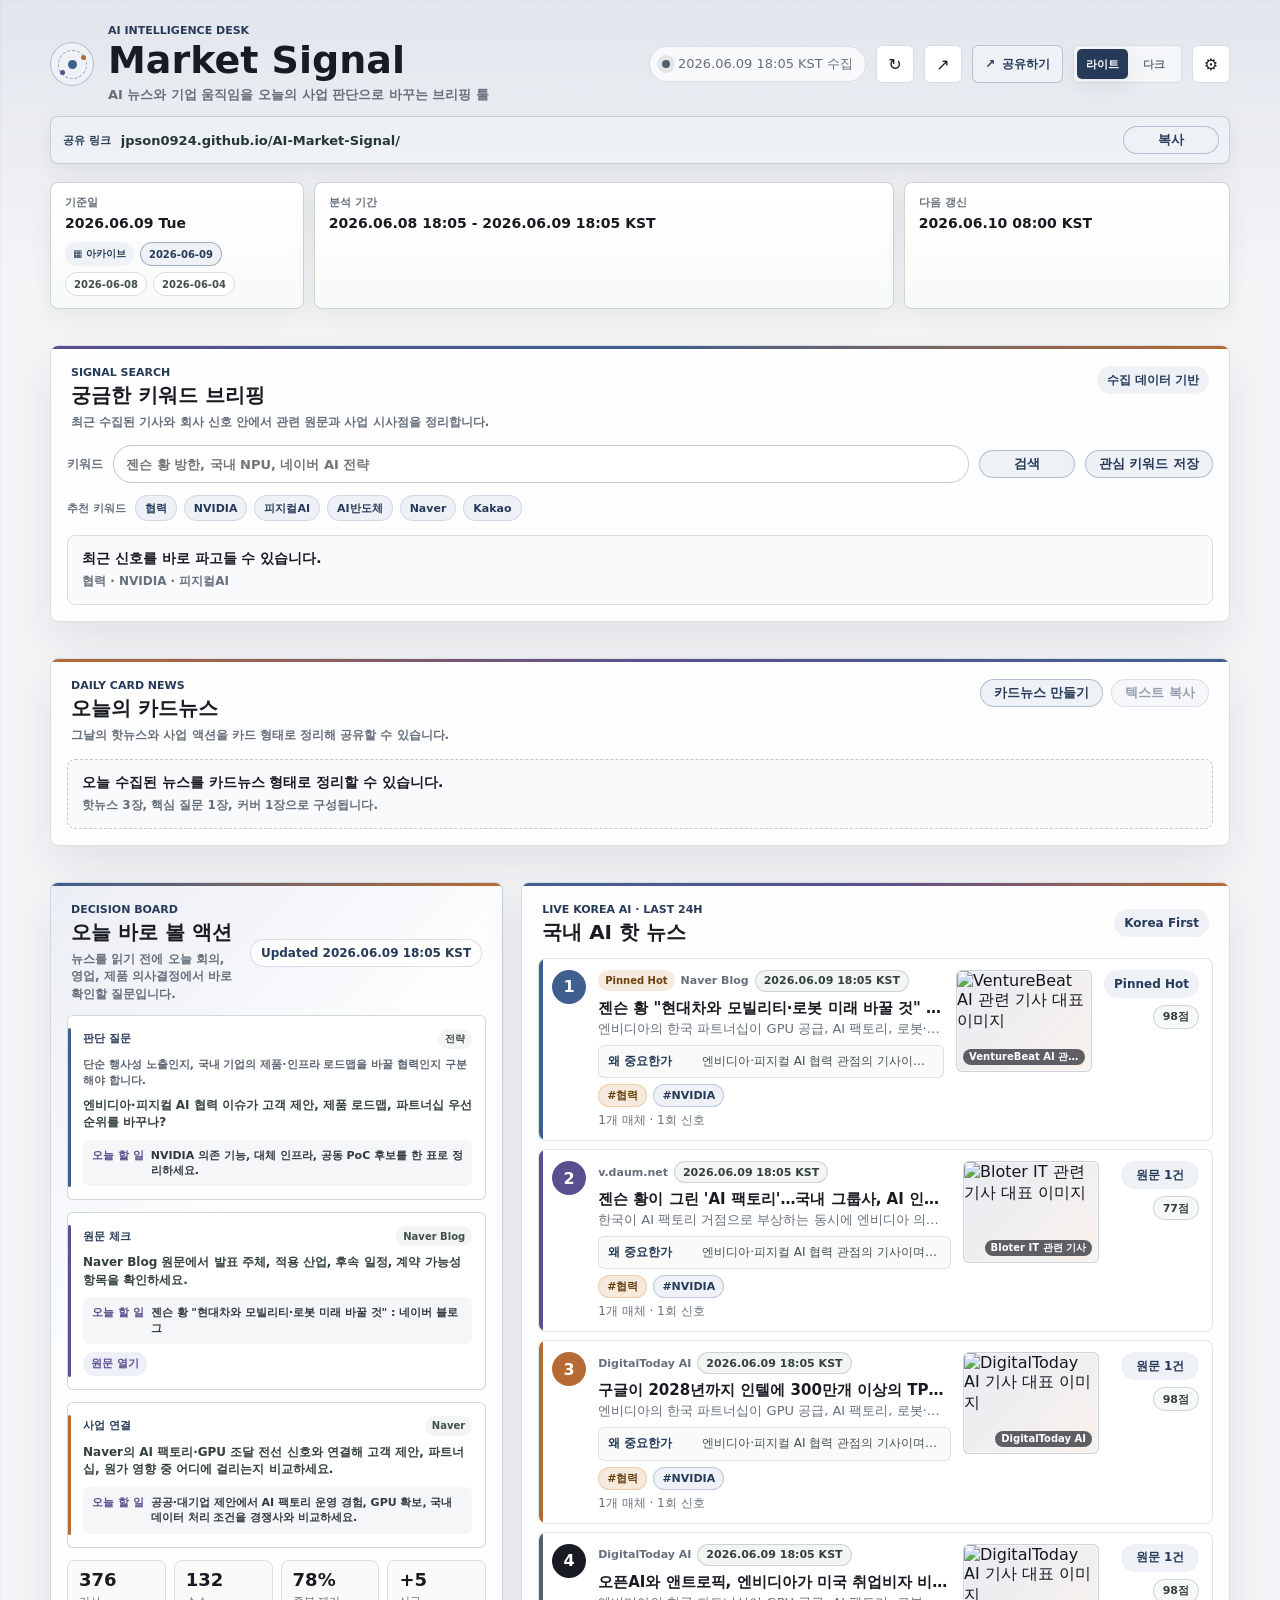
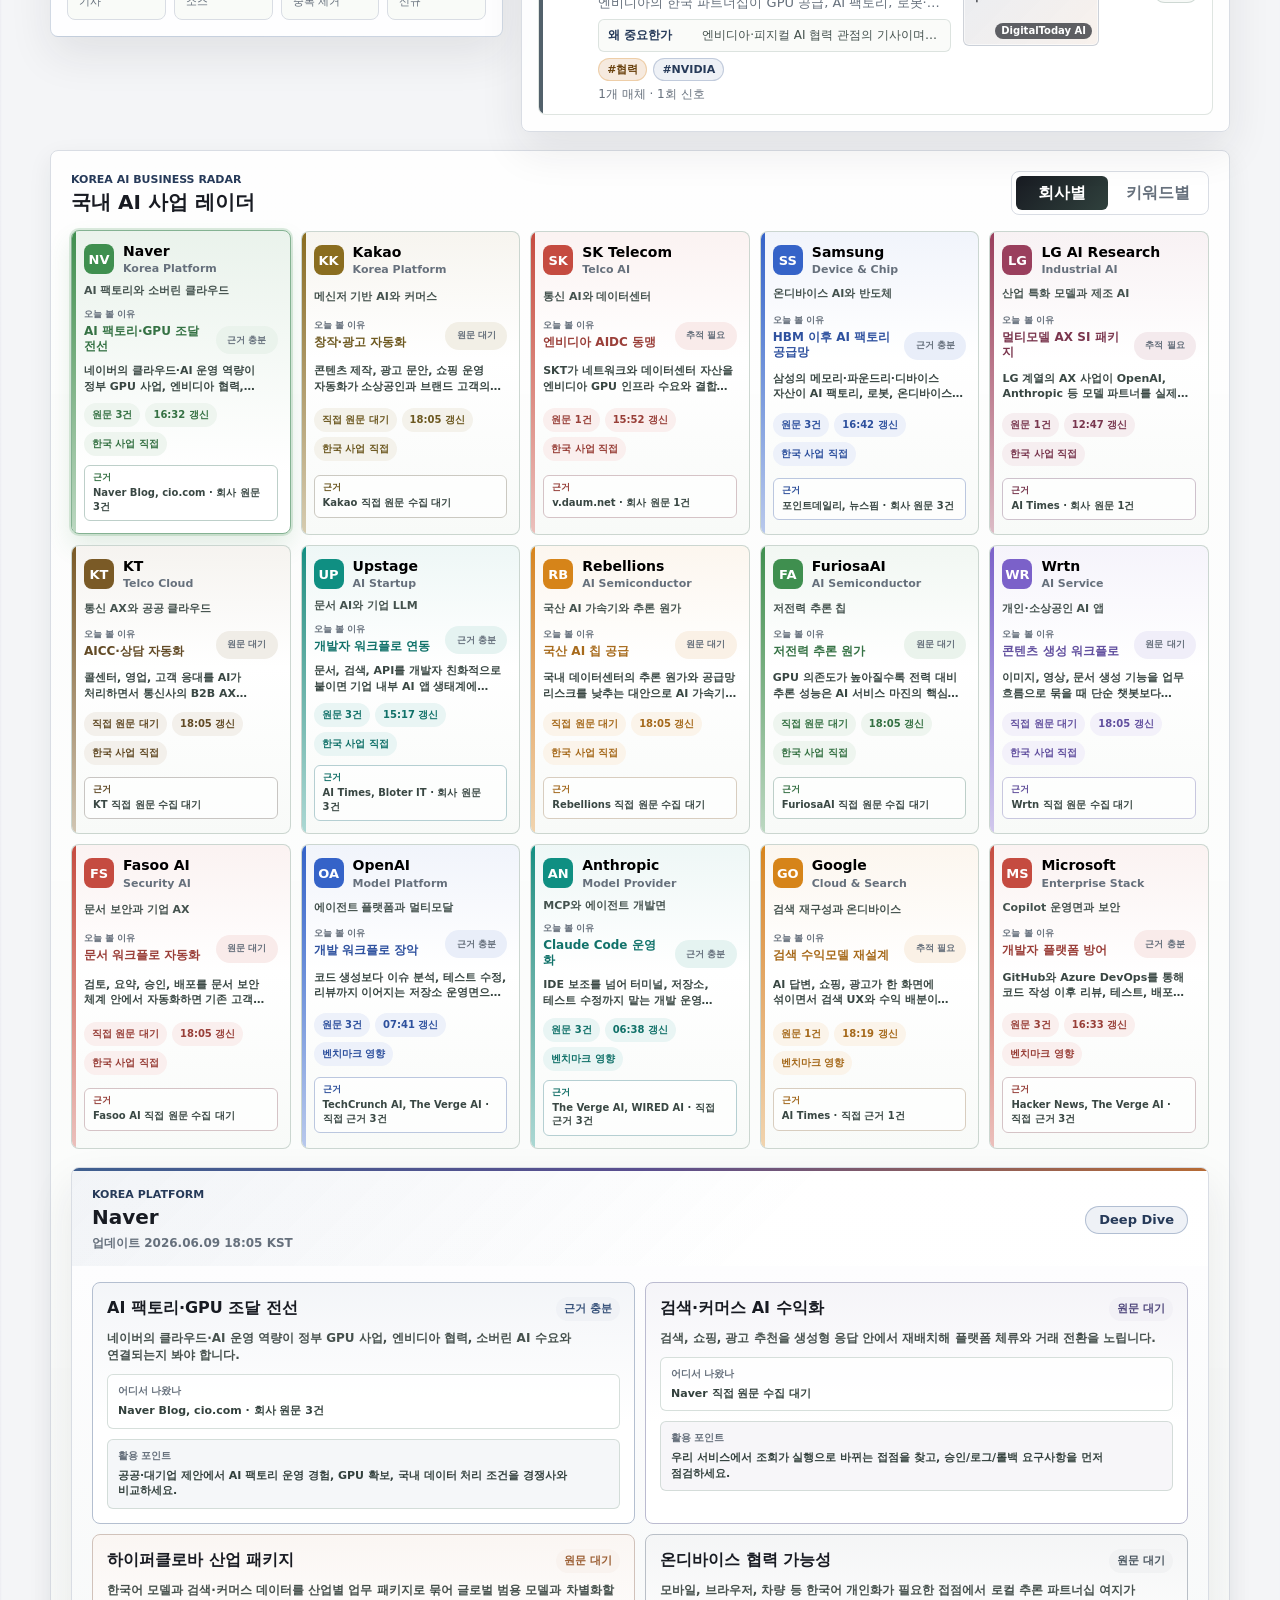
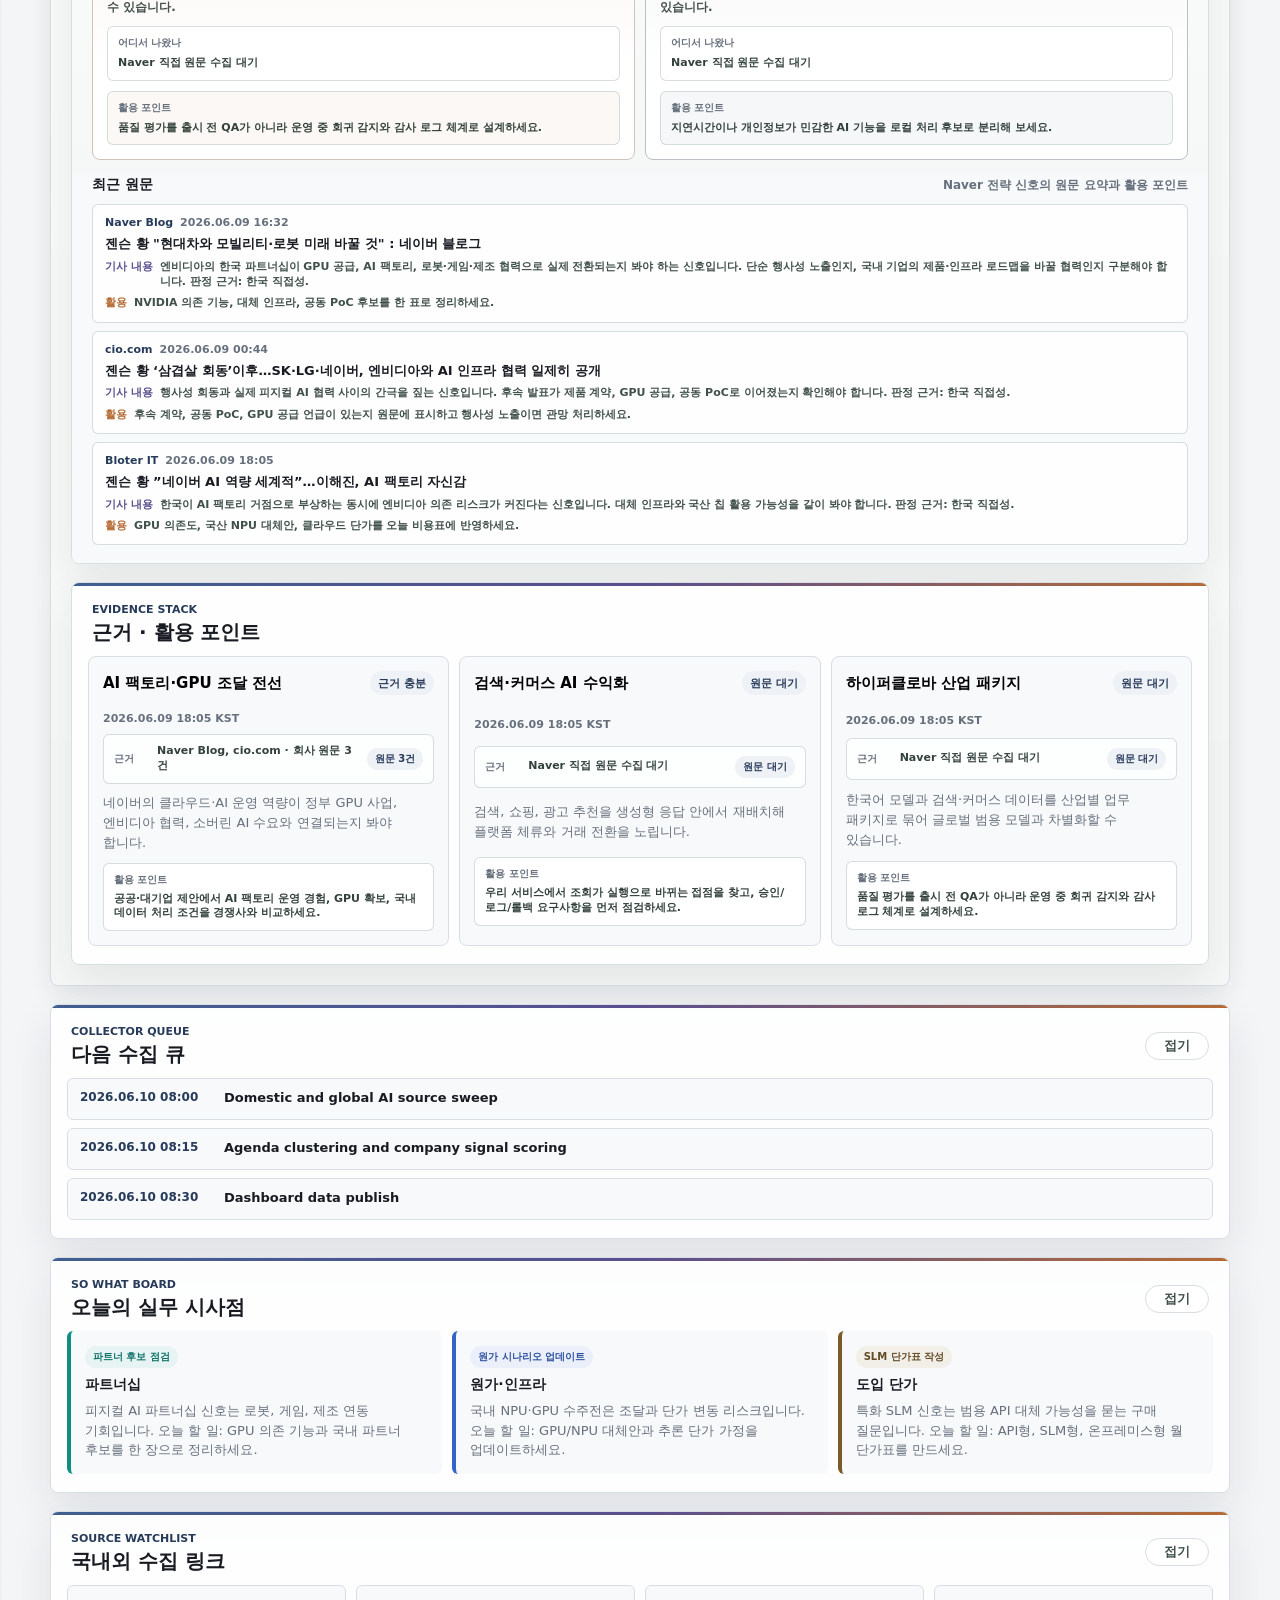
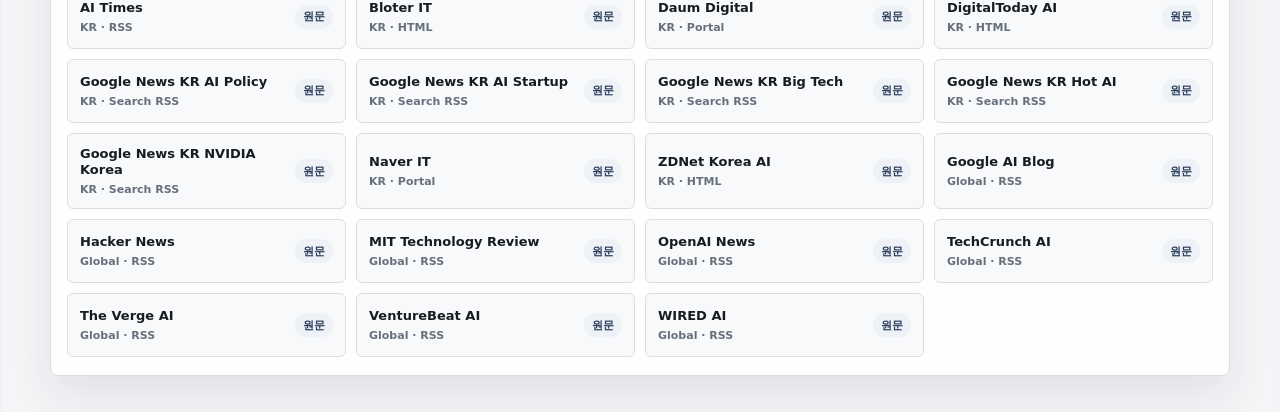
==== commit caaddd7e: "Replace company scores with evidence badges" ====
--- a/signal-desk-screen-share-restored.html
+++ b/signal-desk-screen-share-restored.html
@@ -11,12 +11,12 @@
         document.documentElement.dataset.theme = saved || (prefersDark ? "dark" : "light");
       })();
     </script>
-    <link rel="stylesheet" href="styles.css?v=202606091637" />
-    <script src="agenda-data.js?v=202606091637"></script>
+    <link rel="stylesheet" href="styles.css?v=202606091805" />
+    <script src="agenda-data.js?v=202606091805"></script>
     <script>
       window.AI_MONITORING_DESK_PUBLIC_URL = "https://jpson0924.github.io/AI-Market-Signal/";
     </script>
-    <script src="app.js?v=202606091637" defer></script>
+    <script src="app.js?v=202606091805" defer></script>
   </head>
   <body>
     <div class="app-shell">
--- a/styles.css
+++ b/styles.css
@@ -1595,7 +1595,7 @@
   position: relative;
   display: grid;
   gap: 9px;
-  min-height: 138px;
+  min-height: 178px;
   padding: 12px;
   border: 1px solid rgba(199, 211, 205, 0.9);
   border-radius: var(--radius);
@@ -1717,37 +1717,58 @@
   overflow-wrap: anywhere;
 }
 
-.company-card-foot b {
+.company-verdict {
   display: inline-flex;
   flex: 0 0 auto;
   align-items: center;
   justify-content: center;
-  min-width: 38px;
+  min-width: 62px;
   min-height: 28px;
   padding: 0 8px;
   border-radius: 999px;
   color: color-mix(in srgb, var(--company-color) 82%, var(--ink));
   background: color-mix(in srgb, var(--company-color) 11%, #ffffff);
-  font-size: 12px;
+  font-size: 11px;
+  font-style: normal;
   font-weight: 900;
-}
-
-.company-meter {
-  display: block;
-  height: 6px;
+  letter-spacing: 0;
+  text-transform: none;
+}
+
+.company-reason {
+  display: -webkit-box;
+  overflow: hidden;
+  color: #394743;
+  font-size: 11px;
+  font-weight: 830;
+  line-height: 1.42;
+  word-break: keep-all;
+  -webkit-box-orient: vertical;
+  -webkit-line-clamp: 2;
+}
+
+.company-evidence-row {
+  display: flex;
+  flex-wrap: wrap;
+  gap: 5px;
+}
+
+.company-evidence-row em {
+  display: inline-flex;
+  align-items: center;
+  min-height: 24px;
+  padding: 0 8px;
   border-radius: 999px;
-  background: color-mix(in srgb, var(--company-color) 12%, #e8ede9);
-  overflow: hidden;
-}
-
-.company-meter i {
-  display: block;
-  height: 100%;
-  border-radius: inherit;
-  background: linear-gradient(90deg, var(--company-color), color-mix(in srgb, var(--company-color) 38%, #ffffff));
+  color: color-mix(in srgb, var(--company-color) 74%, var(--ink));
+  background: color-mix(in srgb, var(--company-color) 9%, #ffffff);
+  font-size: 10px;
+  font-style: normal;
+  font-weight: 880;
 }
 
 .company-proof {
+  display: grid;
+  gap: 4px;
   min-height: 31px;
   padding: 7px 8px;
   border: 1px solid color-mix(in srgb, var(--company-color) 18%, var(--line));
@@ -1756,6 +1777,21 @@
   background: rgba(255, 255, 255, 0.74);
   font-size: 10px;
   font-weight: 850;
+}
+
+.company-proof b {
+  color: color-mix(in srgb, var(--company-color) 72%, var(--ink));
+  font-size: 9px;
+  font-weight: 900;
+  letter-spacing: 0;
+  line-height: 1;
+}
+
+.company-proof em {
+  color: #394743;
+  font-size: 10px;
+  font-style: normal;
+  line-height: 1.35;
 }
 
 .radar-layout,
@@ -2948,6 +2984,8 @@
 :root[data-theme="dark"] .stack-source,
 :root[data-theme="dark"] .company-proof,
 :root[data-theme="dark"] .company-card em,
+:root[data-theme="dark"] .company-reason,
+:root[data-theme="dark"] .company-proof em,
 :root[data-theme="dark"] .signal-desc,
 :root[data-theme="dark"] .timeline-takeaway,
 :root[data-theme="dark"] .impact-copy p,
@@ -3021,6 +3059,7 @@
 :root[data-theme="dark"] .signal-title b,
 :root[data-theme="dark"] .company-card-foot strong,
 :root[data-theme="dark"] .company-card-foot b,
+:root[data-theme="dark"] .company-proof b,
 :root[data-theme="dark"] .signal-title em,
 :root[data-theme="dark"] .signal-proof,
 :root[data-theme="dark"] .signal-proof-block em,
@@ -3046,9 +3085,16 @@
 
 :root[data-theme="dark"] .company-proof,
 :root[data-theme="dark"] .company-card-foot b,
+:root[data-theme="dark"] .company-card .company-verdict,
+:root[data-theme="dark"] .company-evidence-row em,
 :root[data-theme="dark"] .signal-title em,
 :root[data-theme="dark"] .signal-proof-block.action {
   background: rgba(127, 164, 232, 0.13);
+}
+
+:root[data-theme="dark"] .company-card .company-verdict,
+:root[data-theme="dark"] .company-evidence-row em {
+  color: var(--teal-deep);
 }
 
 :root[data-theme="dark"] .company-meter,
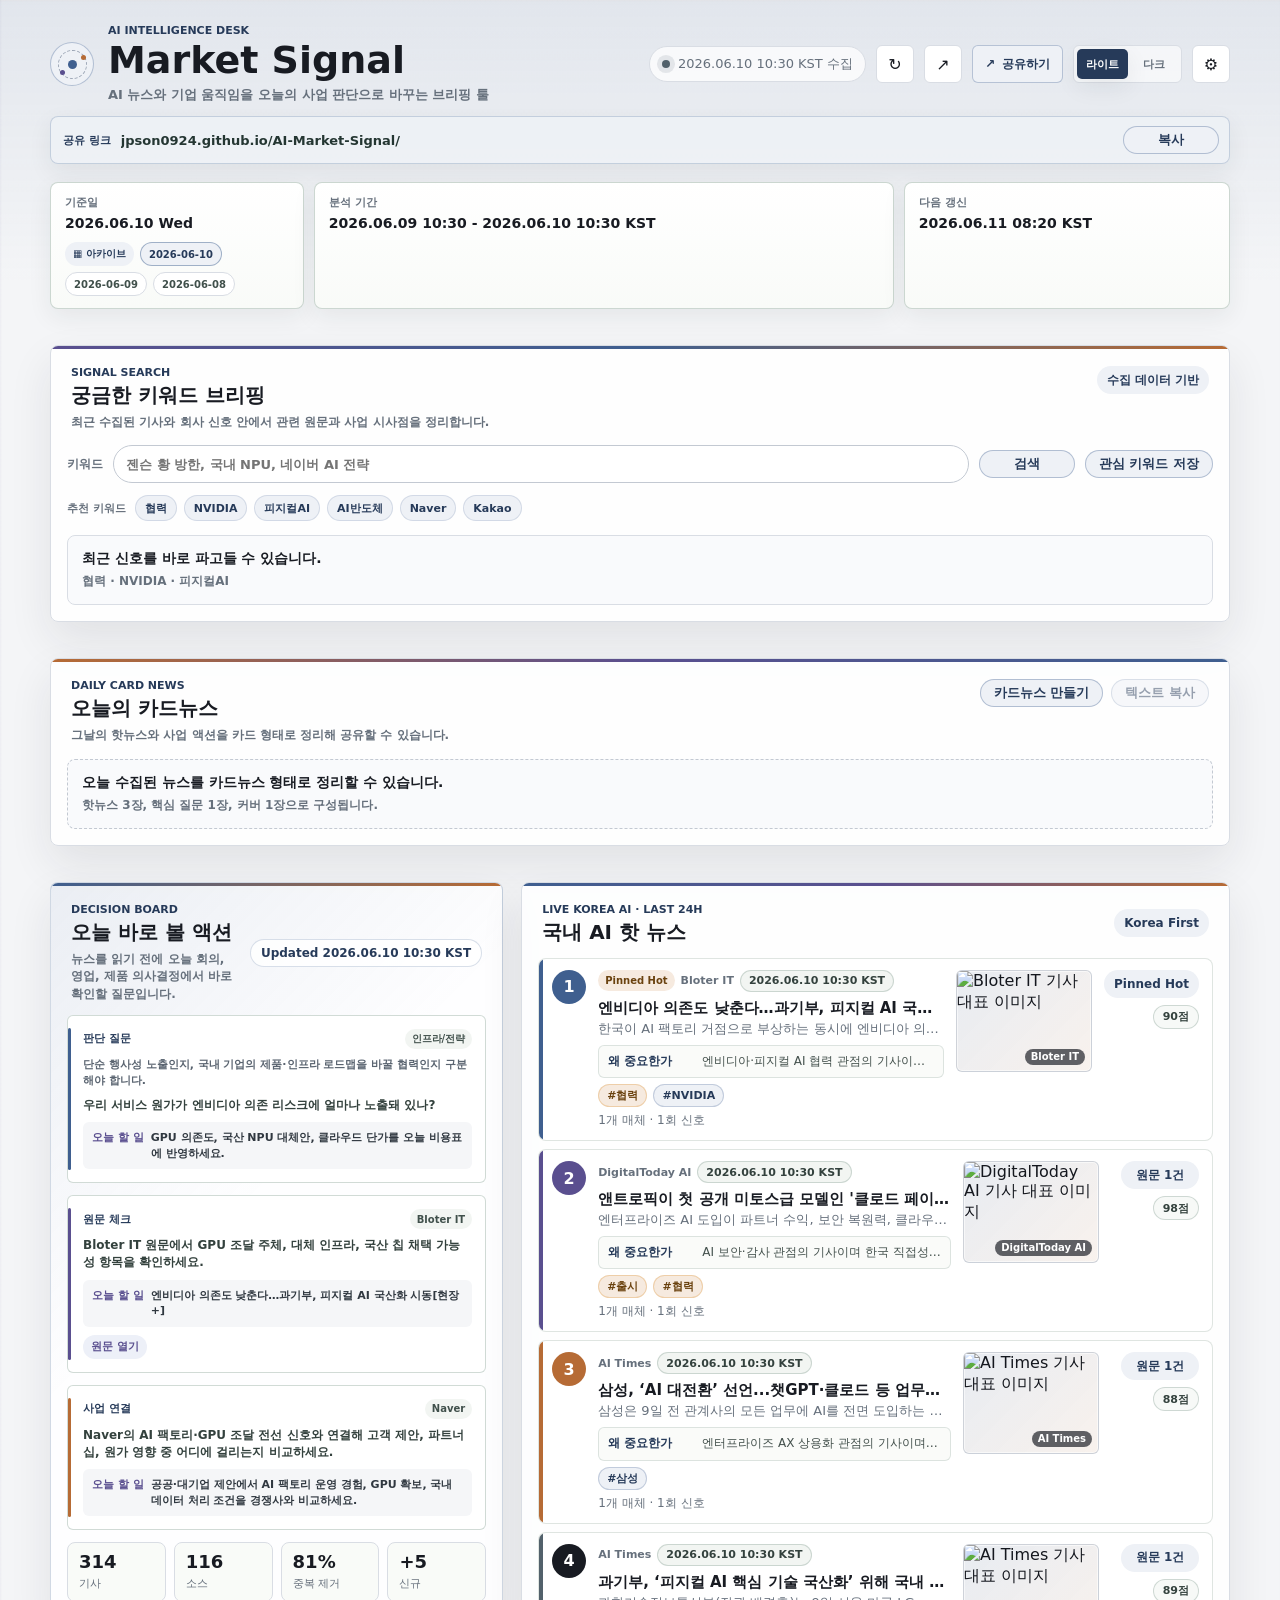
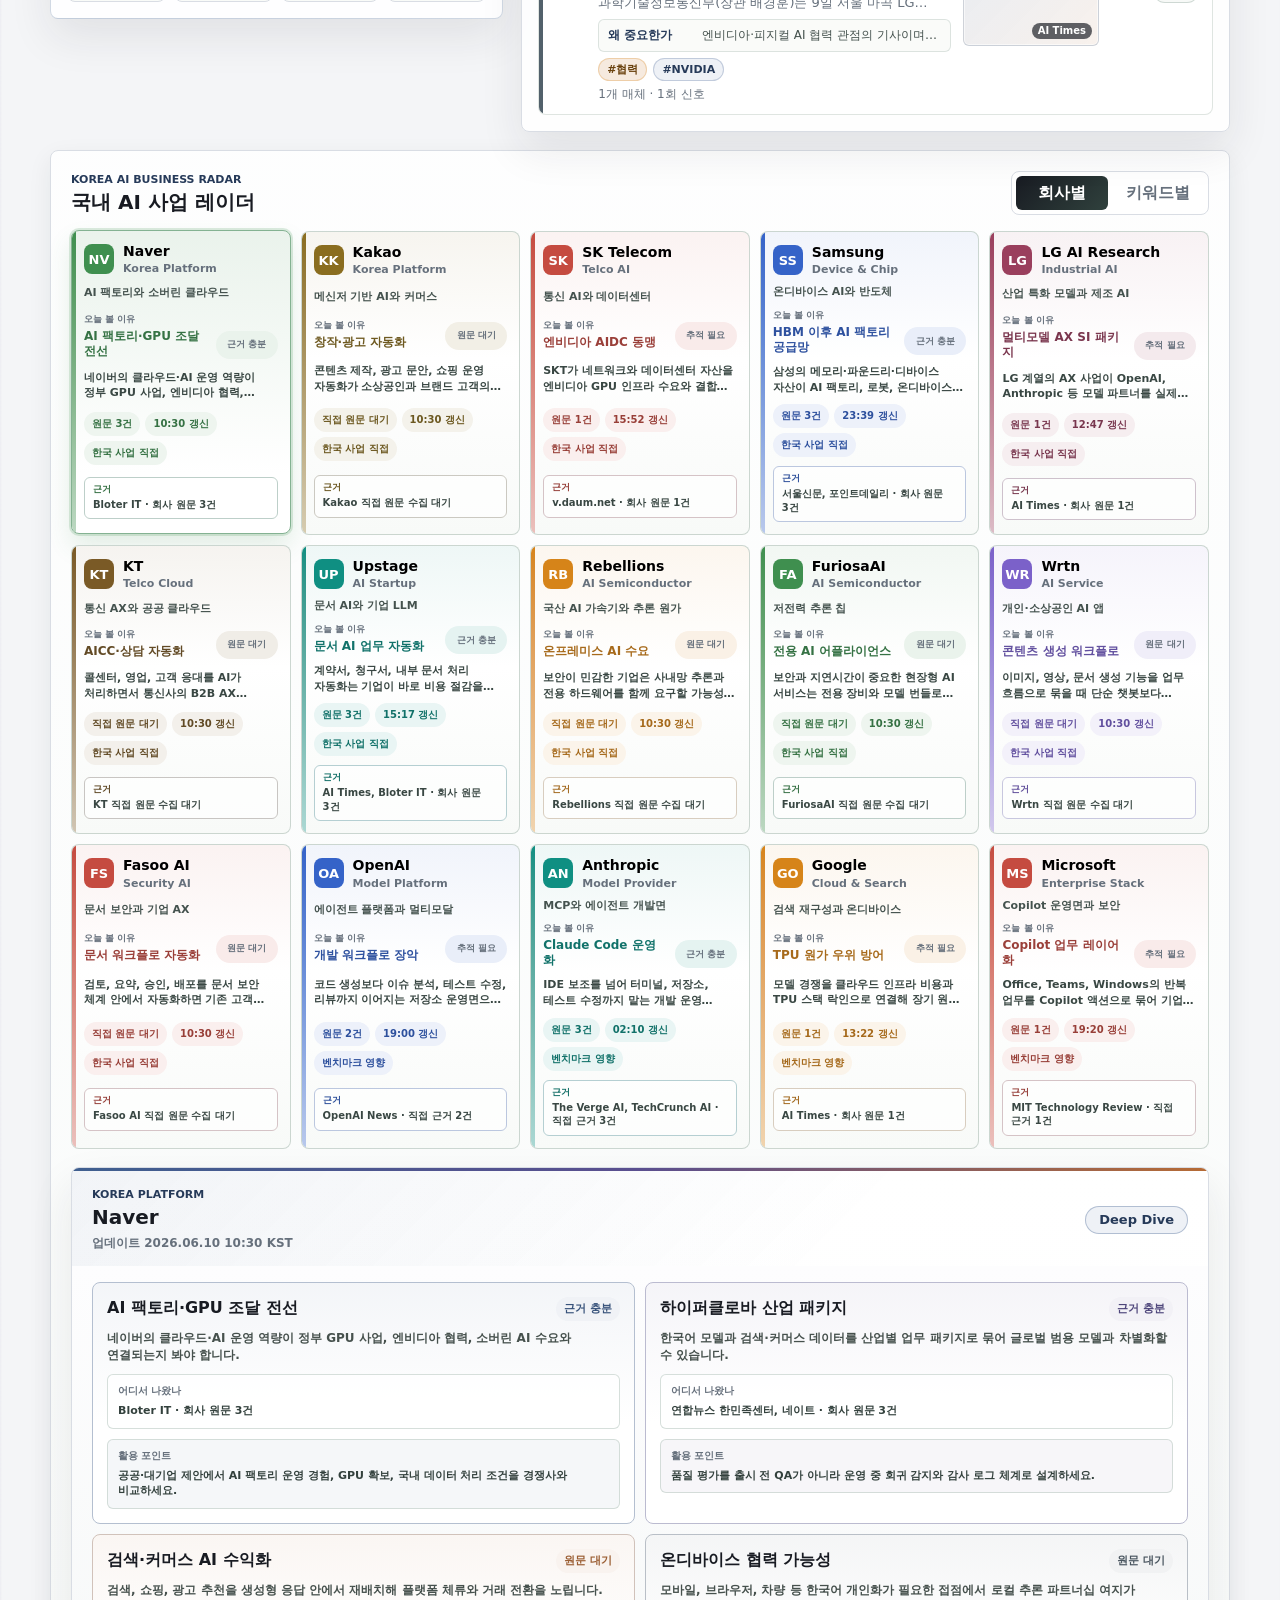
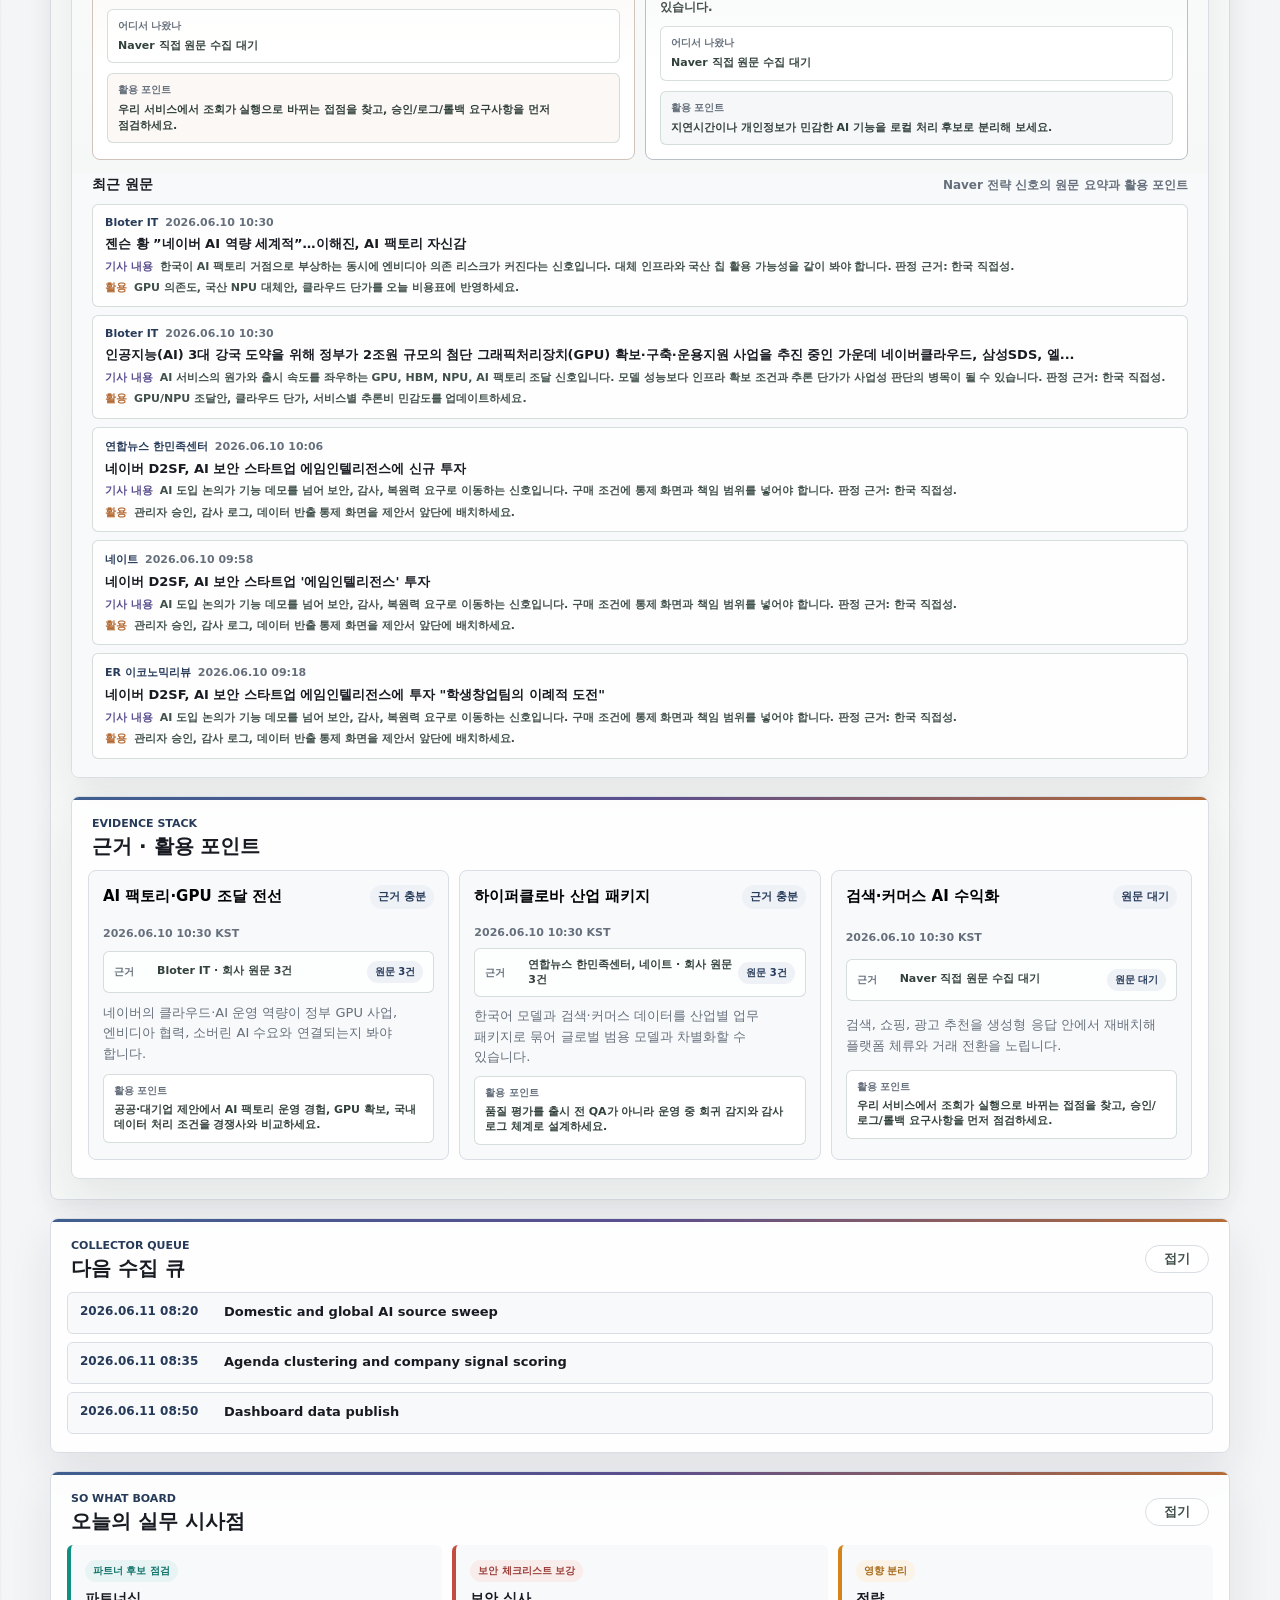
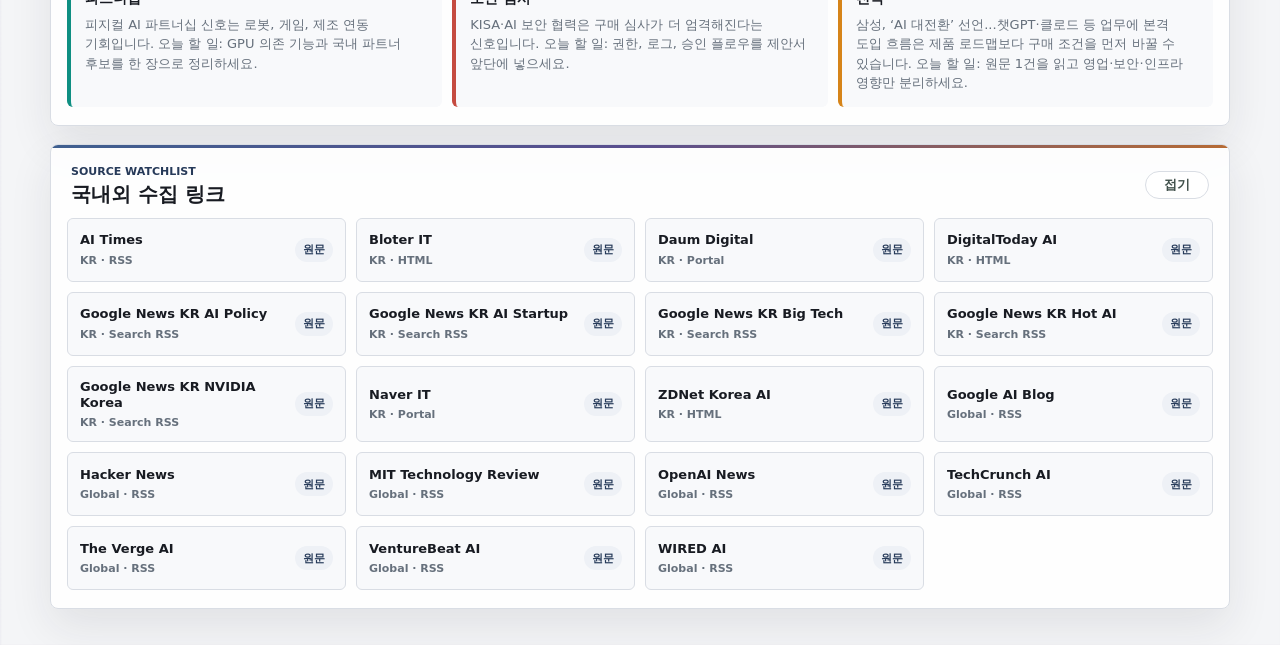
==== commit 012ad63e: "Update June 10 data and adjust daily schedule" ====
--- a/signal-desk-screen-share-restored.html
+++ b/signal-desk-screen-share-restored.html
@@ -11,12 +11,12 @@
         document.documentElement.dataset.theme = saved || (prefersDark ? "dark" : "light");
       })();
     </script>
-    <link rel="stylesheet" href="styles.css?v=202606091805" />
-    <script src="agenda-data.js?v=202606091805"></script>
+    <link rel="stylesheet" href="styles.css?v=202606101030" />
+    <script src="agenda-data.js?v=202606101030"></script>
     <script>
       window.AI_MONITORING_DESK_PUBLIC_URL = "https://jpson0924.github.io/AI-Market-Signal/";
     </script>
-    <script src="app.js?v=202606091805" defer></script>
+    <script src="app.js?v=202606101030" defer></script>
   </head>
   <body>
     <div class="app-shell">
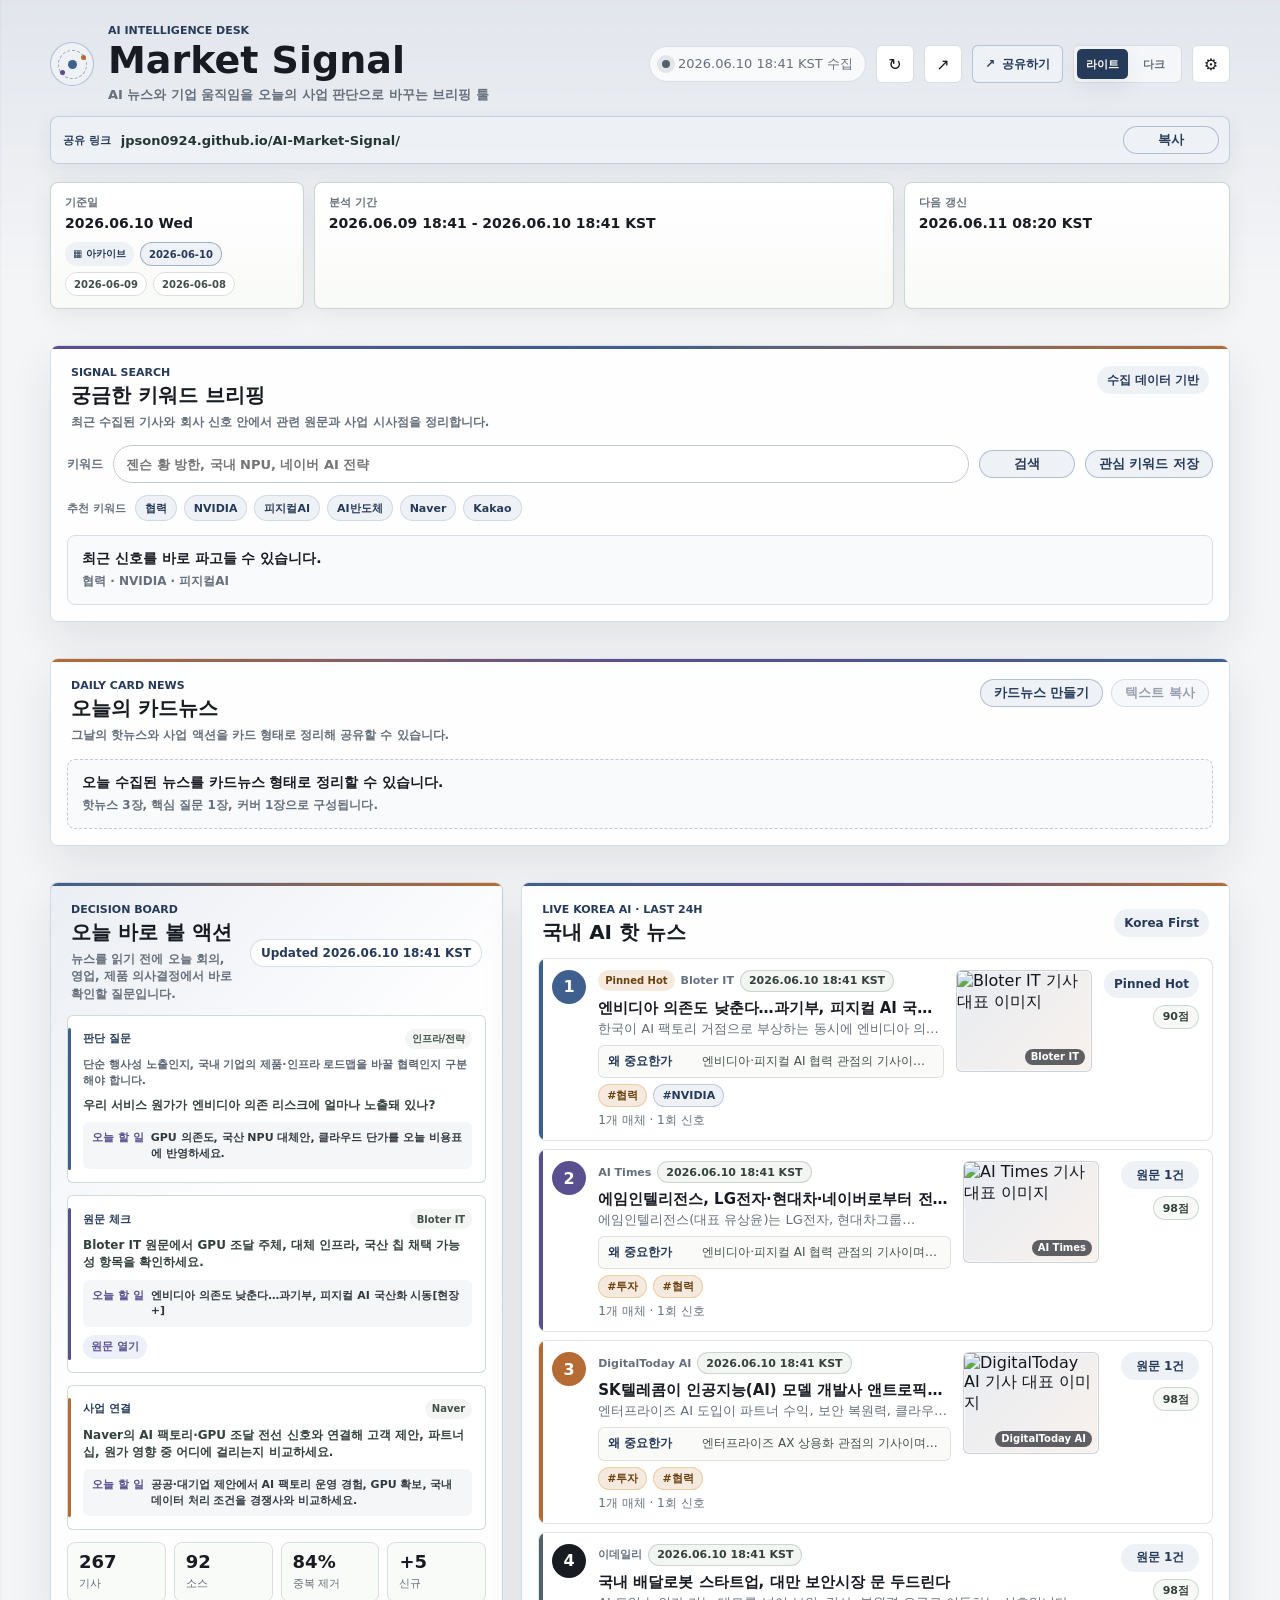
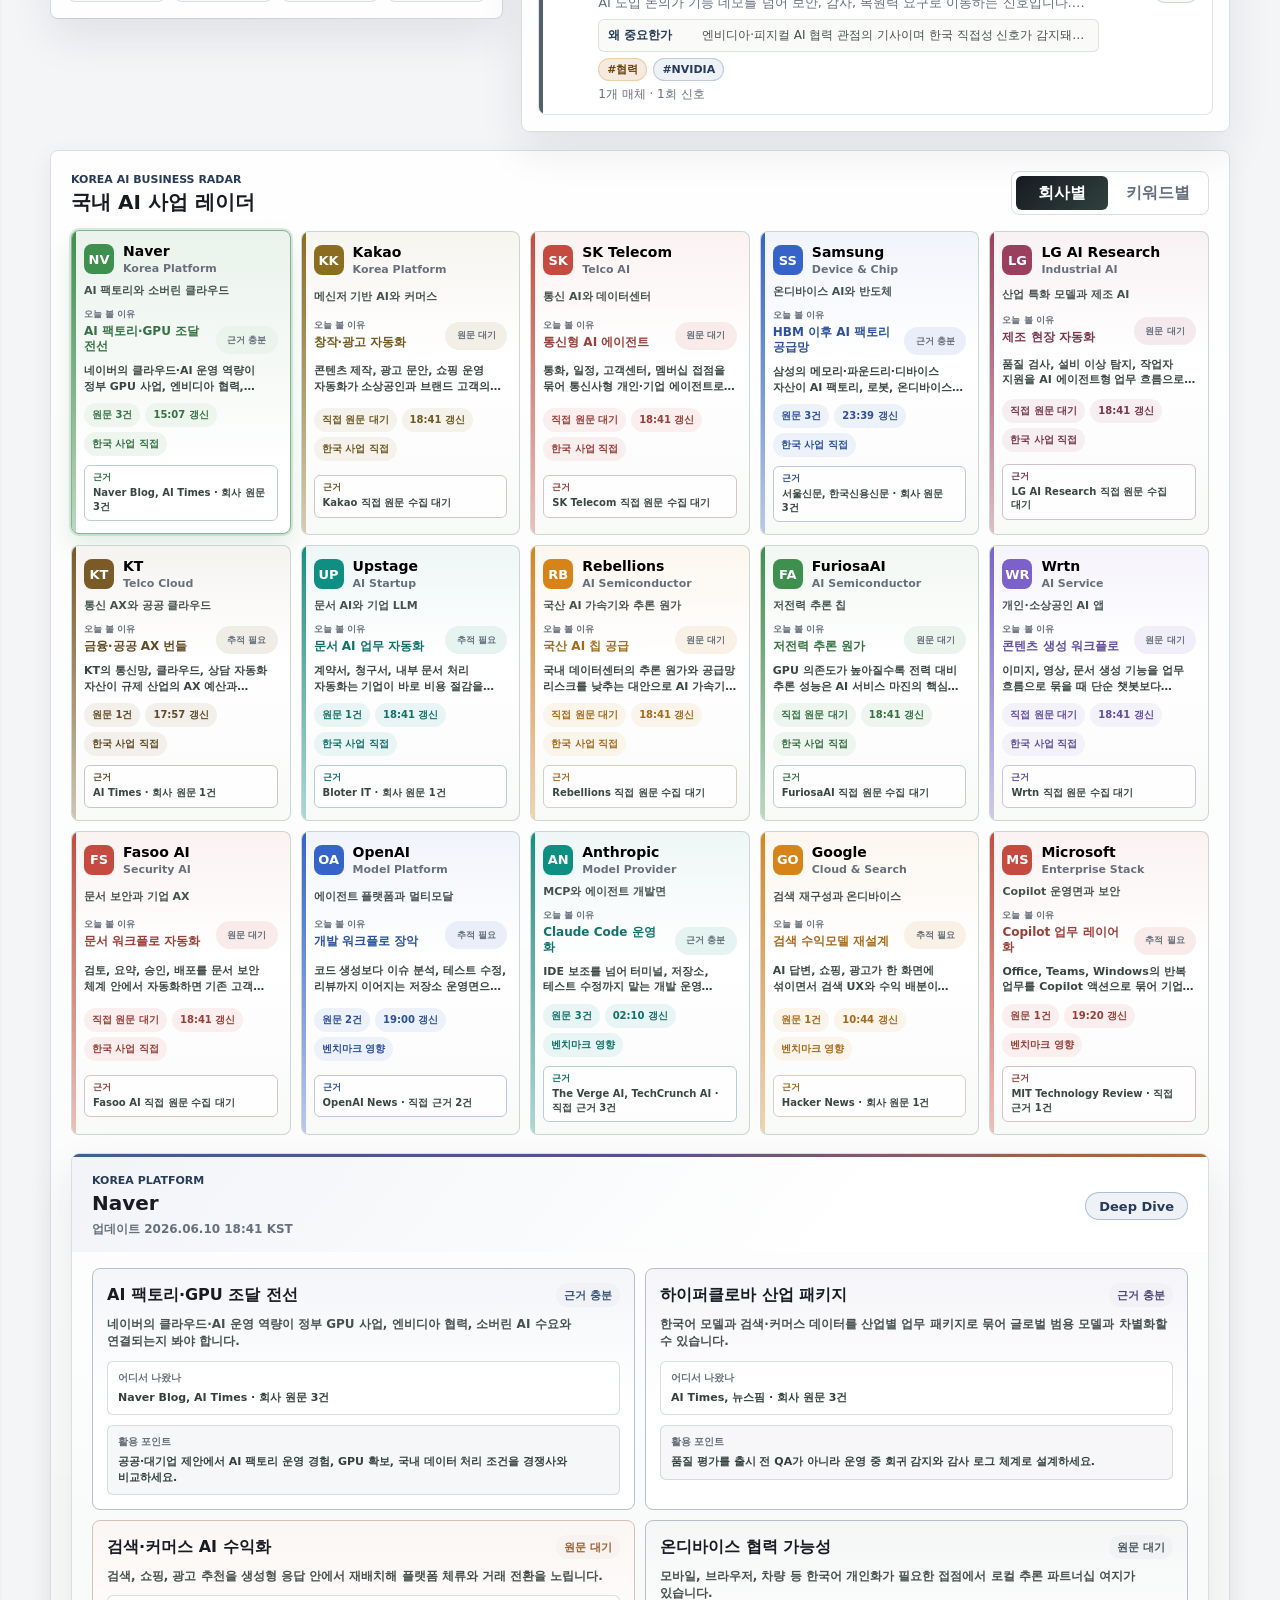
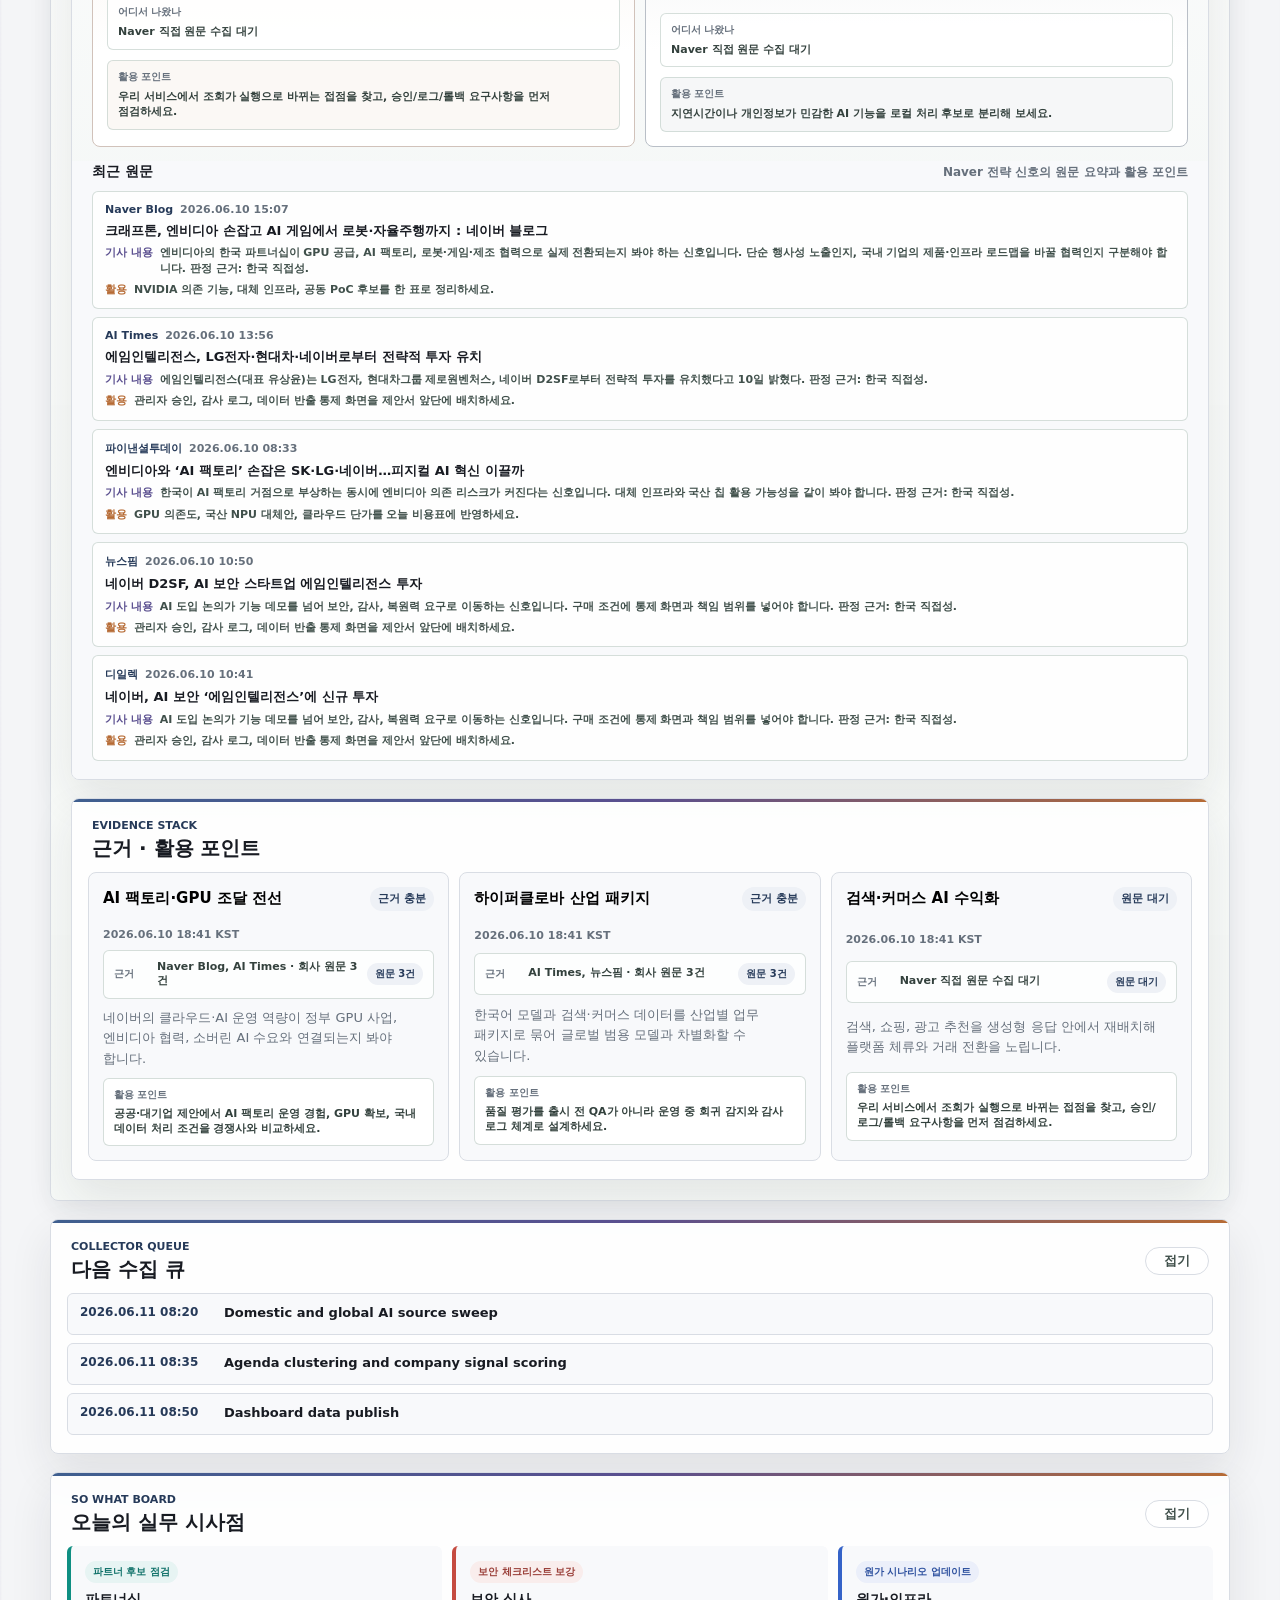
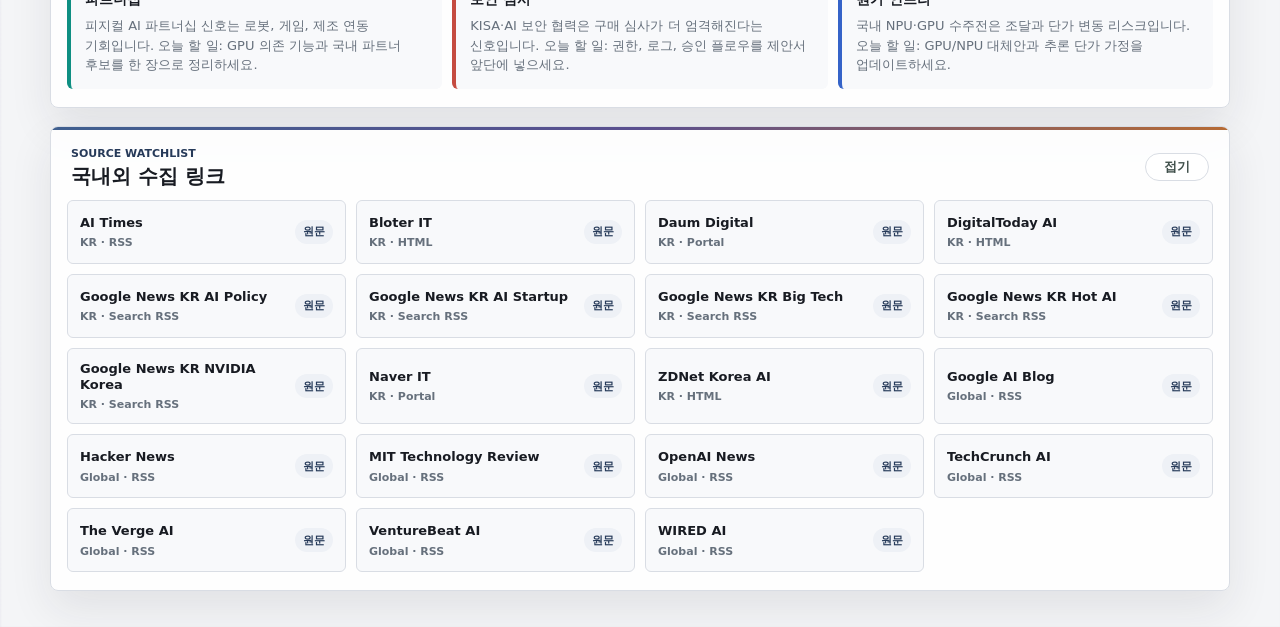
==== commit 638dcbd0: "Downrank weak hot news signals" ====
--- a/signal-desk-screen-share-restored.html
+++ b/signal-desk-screen-share-restored.html
@@ -11,12 +11,12 @@
         document.documentElement.dataset.theme = saved || (prefersDark ? "dark" : "light");
       })();
     </script>
-    <link rel="stylesheet" href="styles.css?v=202606101030" />
-    <script src="agenda-data.js?v=202606101030"></script>
+    <link rel="stylesheet" href="styles.css?v=202606101841" />
+    <script src="agenda-data.js?v=202606101841"></script>
     <script>
       window.AI_MONITORING_DESK_PUBLIC_URL = "https://jpson0924.github.io/AI-Market-Signal/";
     </script>
-    <script src="app.js?v=202606101030" defer></script>
+    <script src="app.js?v=202606101841" defer></script>
   </head>
   <body>
     <div class="app-shell">
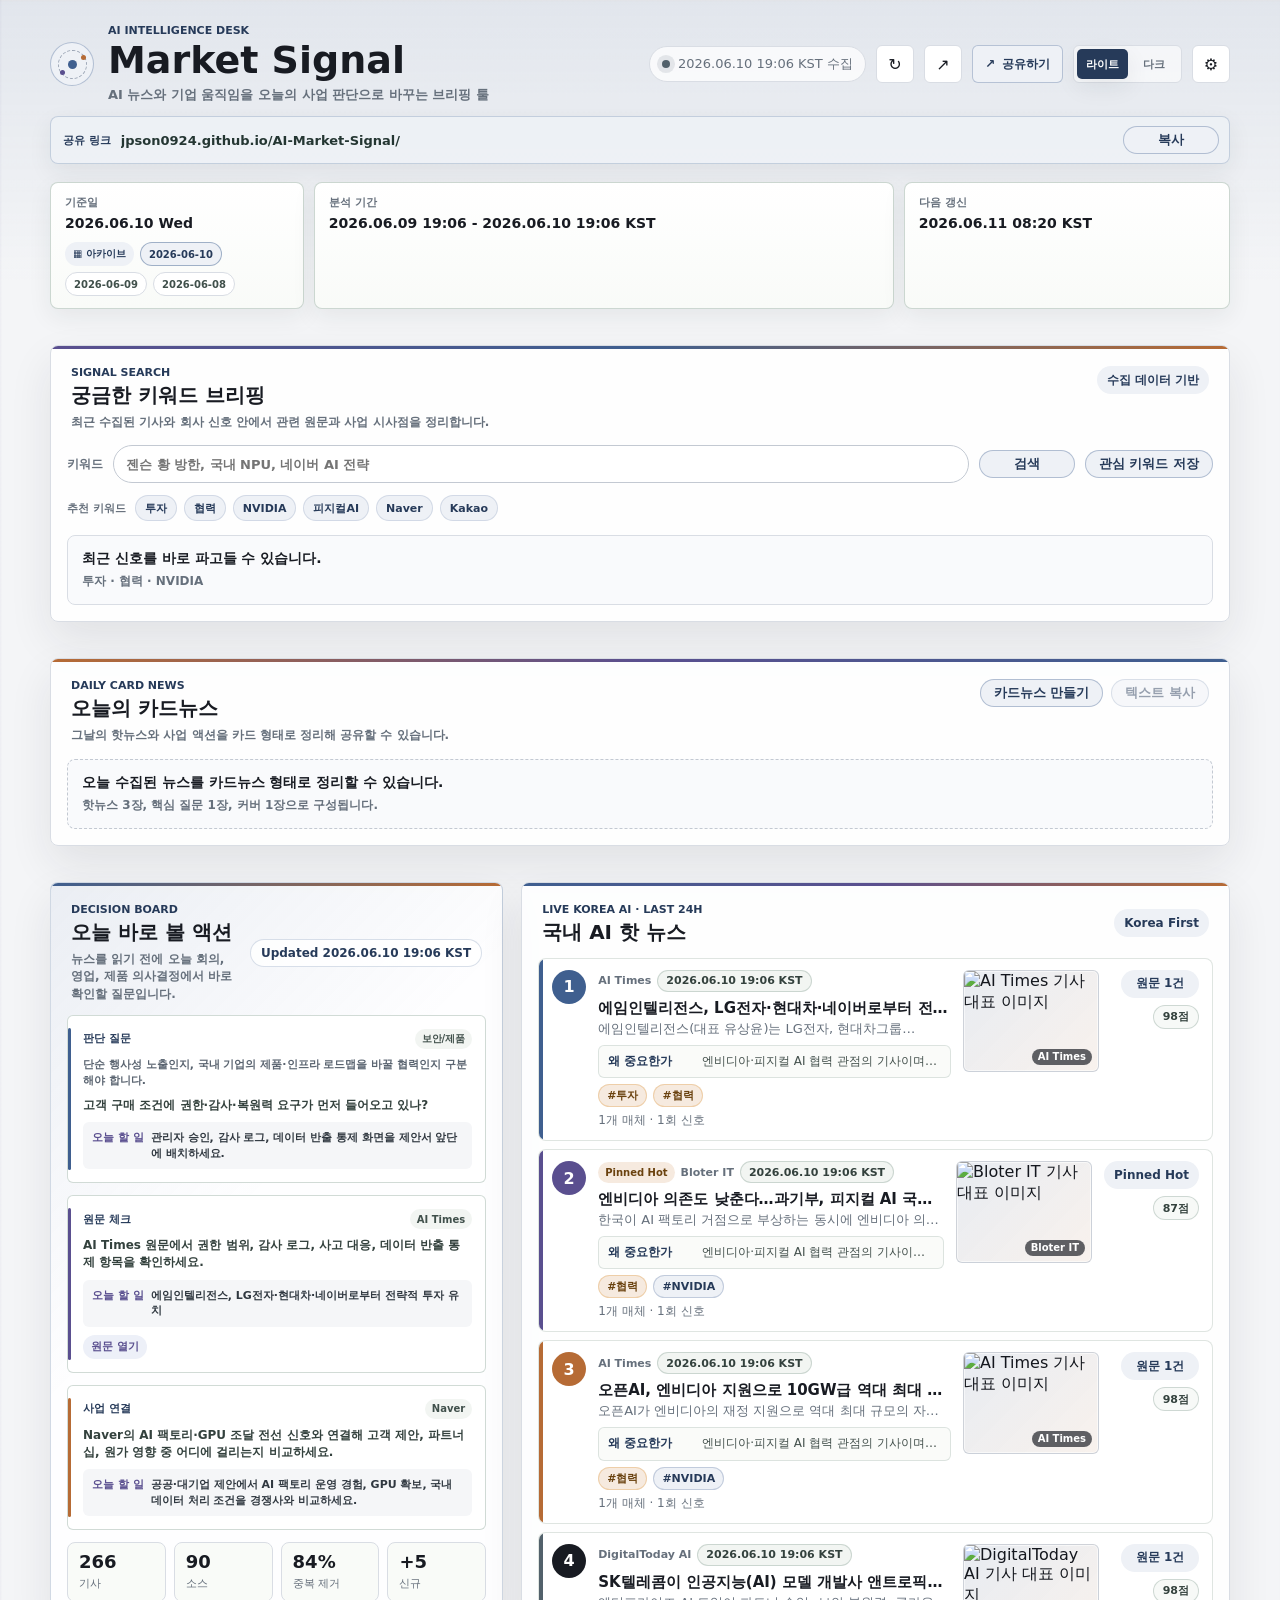
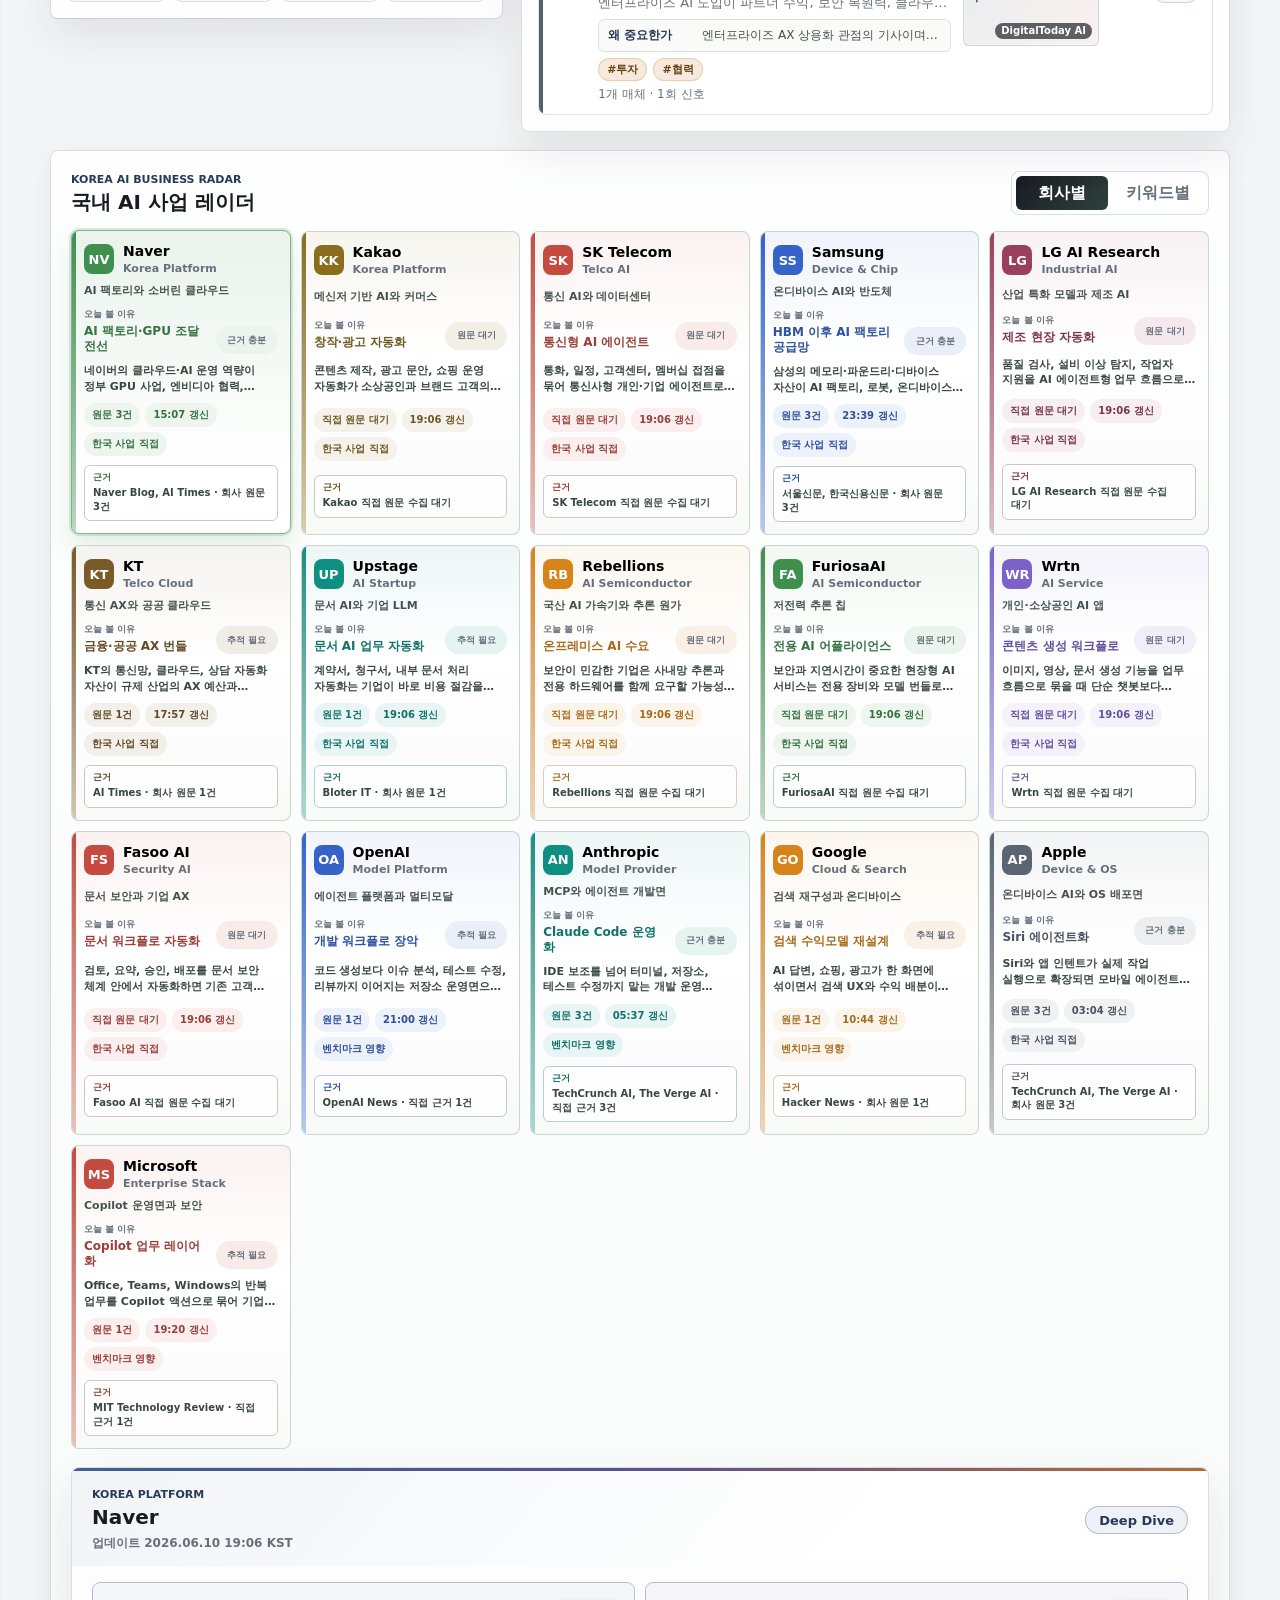
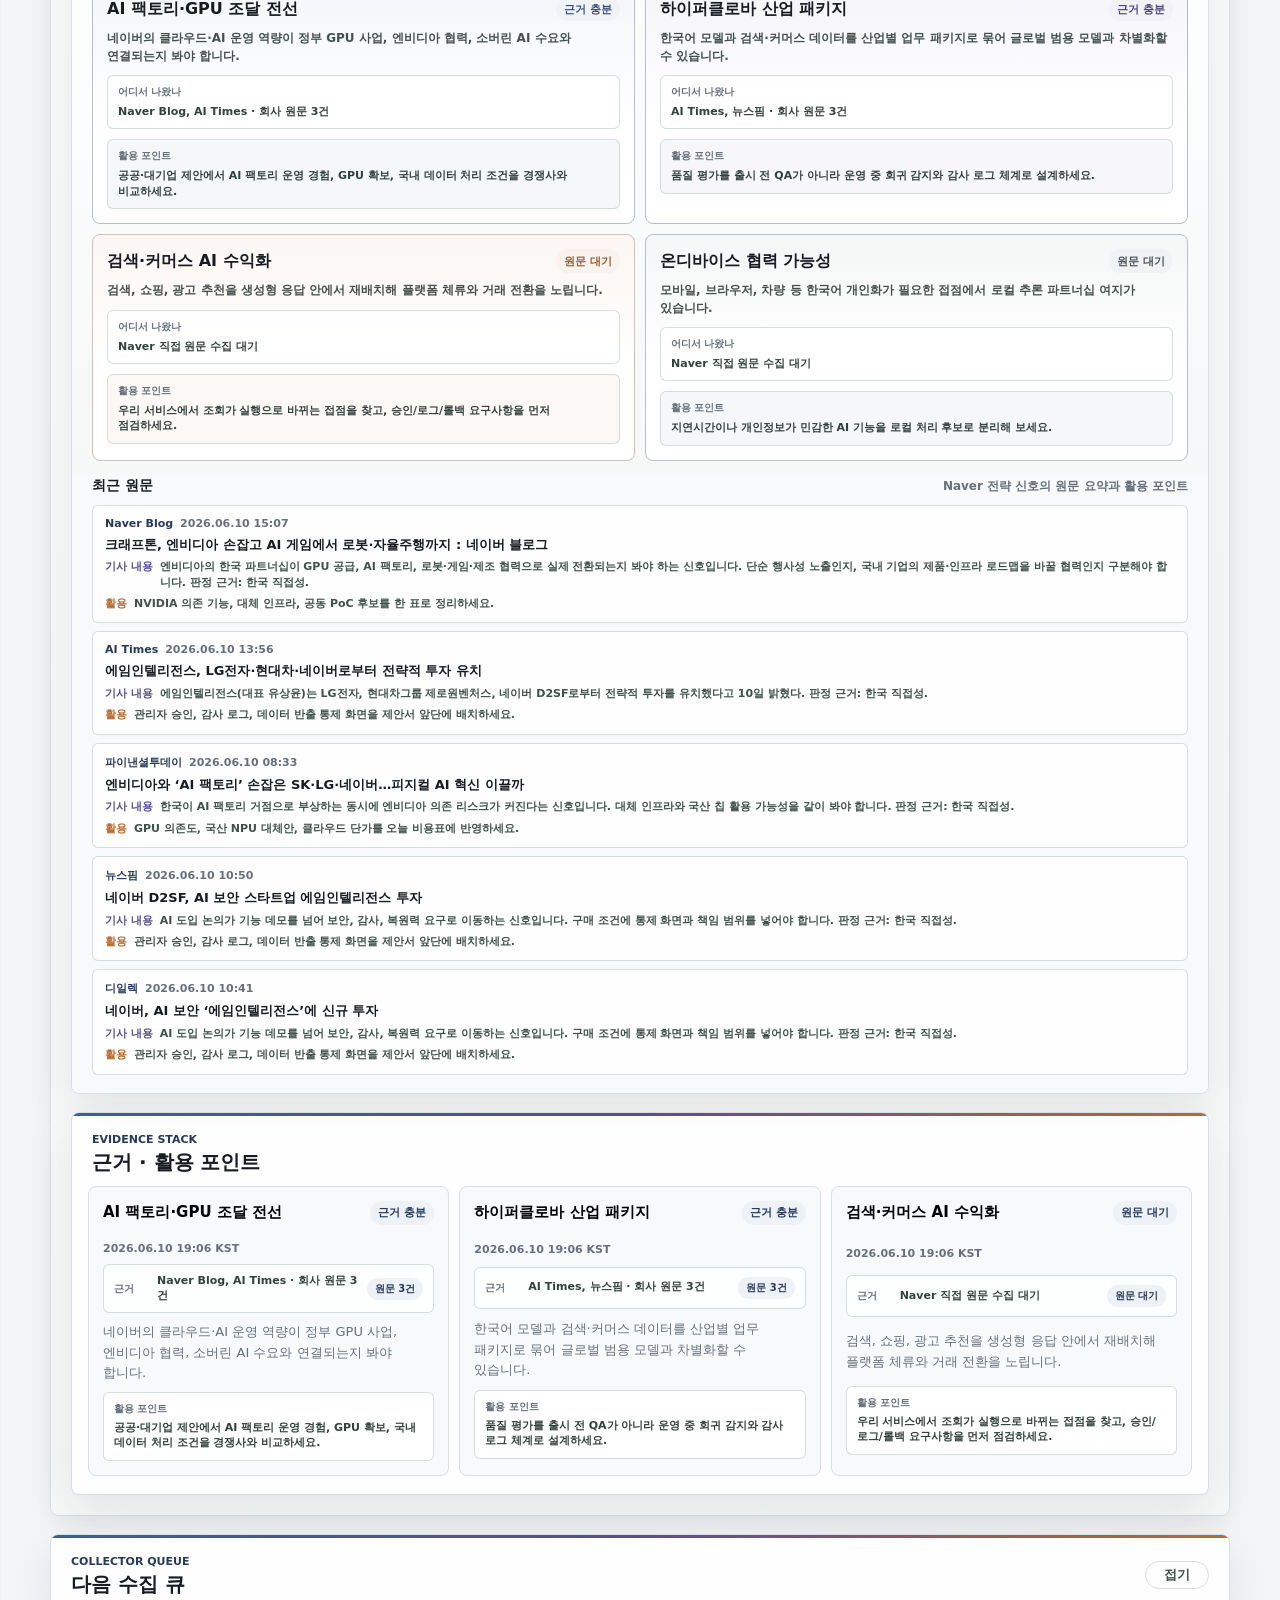
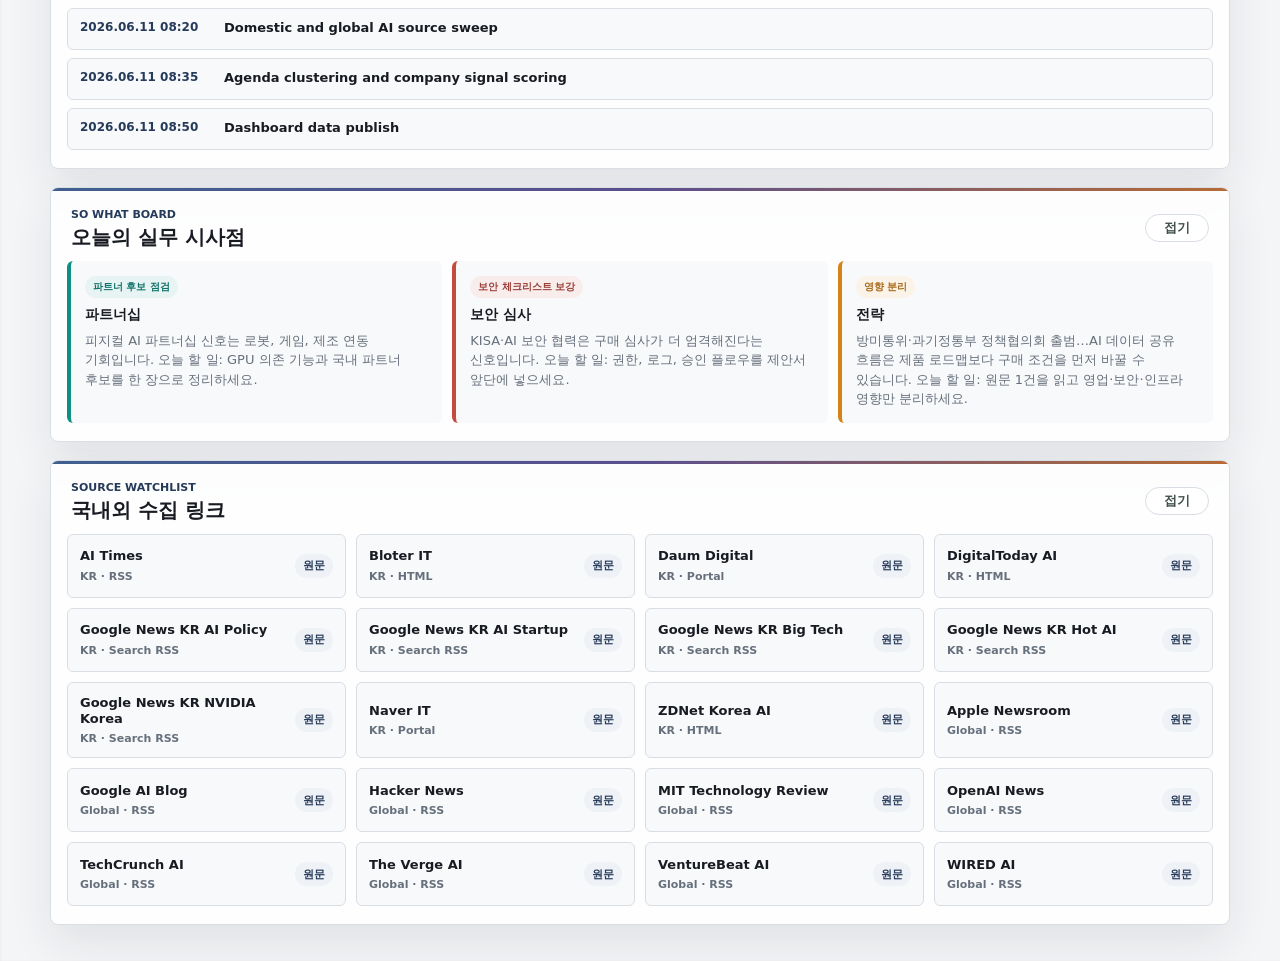
==== commit 7fd53e85: "Improve ranking and add Apple radar" ====
--- a/signal-desk-screen-share-restored.html
+++ b/signal-desk-screen-share-restored.html
@@ -11,12 +11,12 @@
         document.documentElement.dataset.theme = saved || (prefersDark ? "dark" : "light");
       })();
     </script>
-    <link rel="stylesheet" href="styles.css?v=202606101841" />
-    <script src="agenda-data.js?v=202606101841"></script>
+    <link rel="stylesheet" href="styles.css?v=202606101906" />
+    <script src="agenda-data.js?v=202606101906"></script>
     <script>
       window.AI_MONITORING_DESK_PUBLIC_URL = "https://jpson0924.github.io/AI-Market-Signal/";
     </script>
-    <script src="app.js?v=202606101841" defer></script>
+    <script src="app.js?v=202606101906" defer></script>
   </head>
   <body>
     <div class="app-shell">
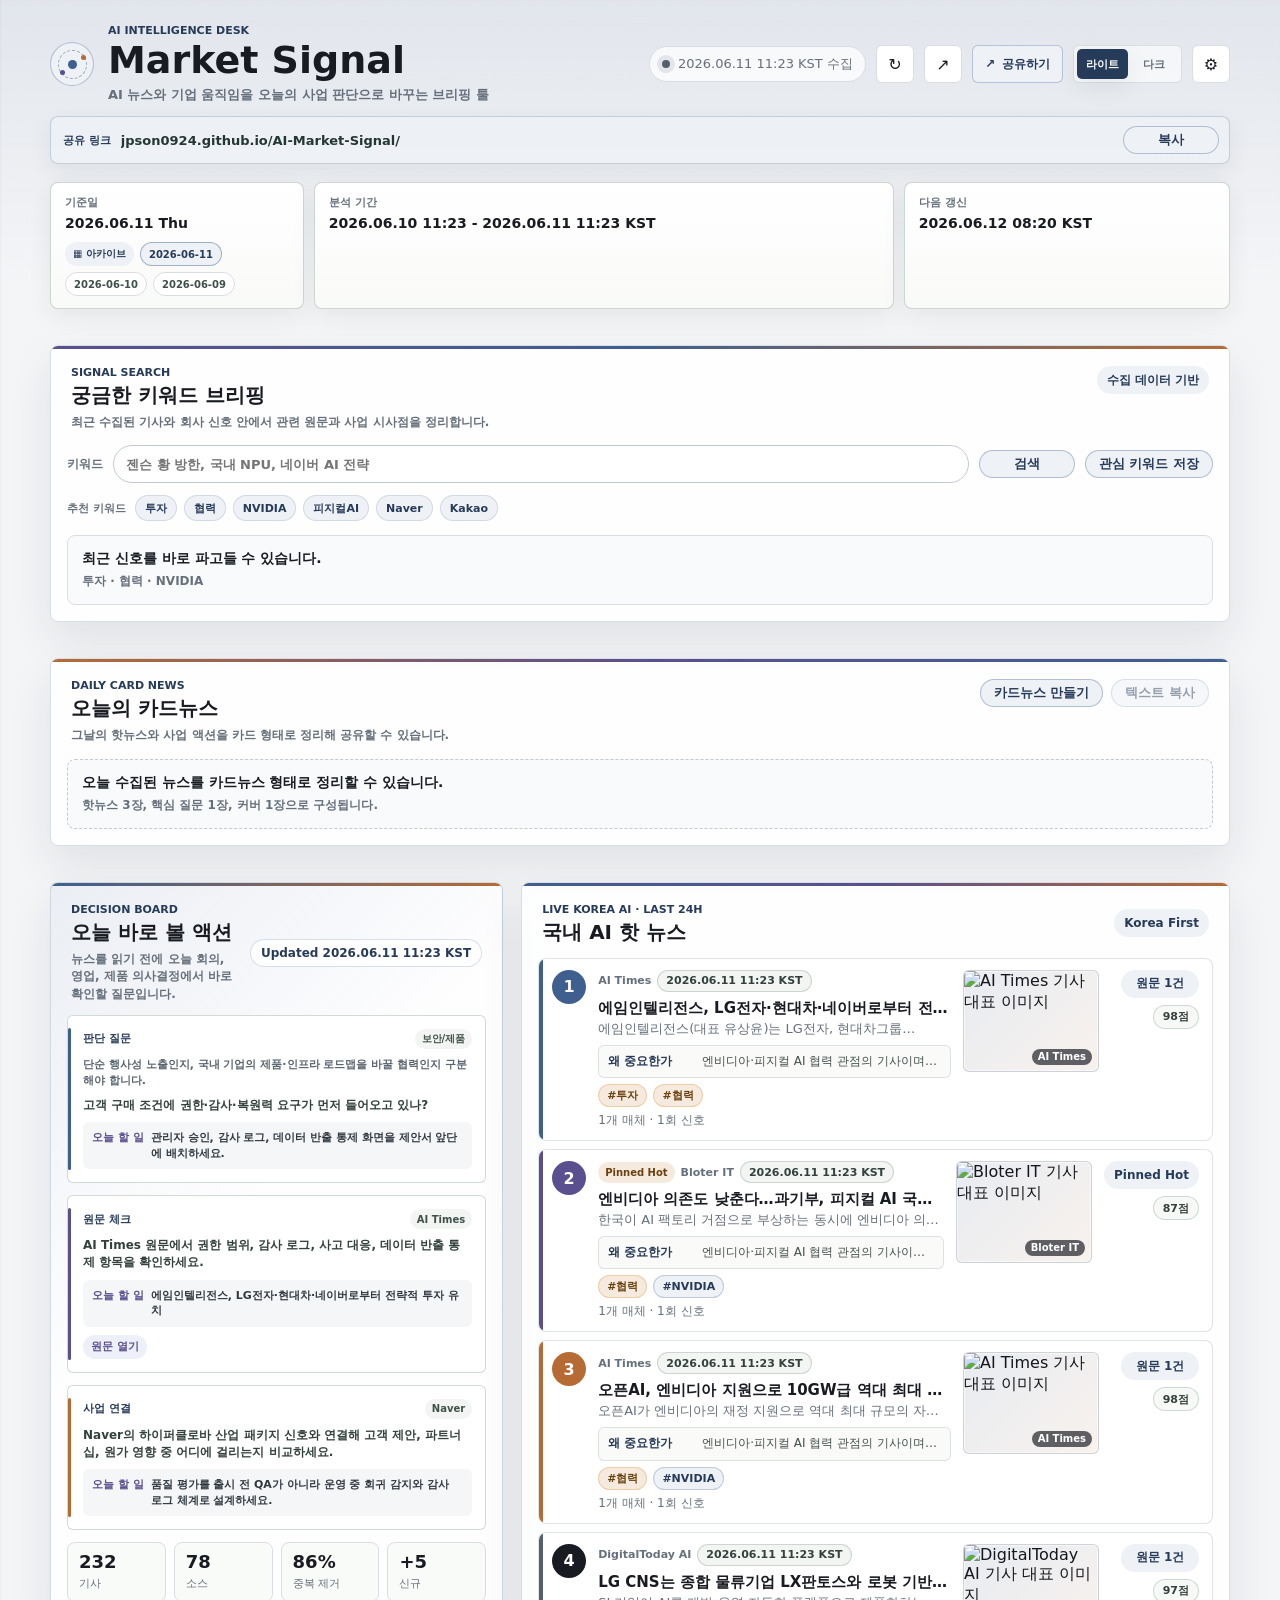
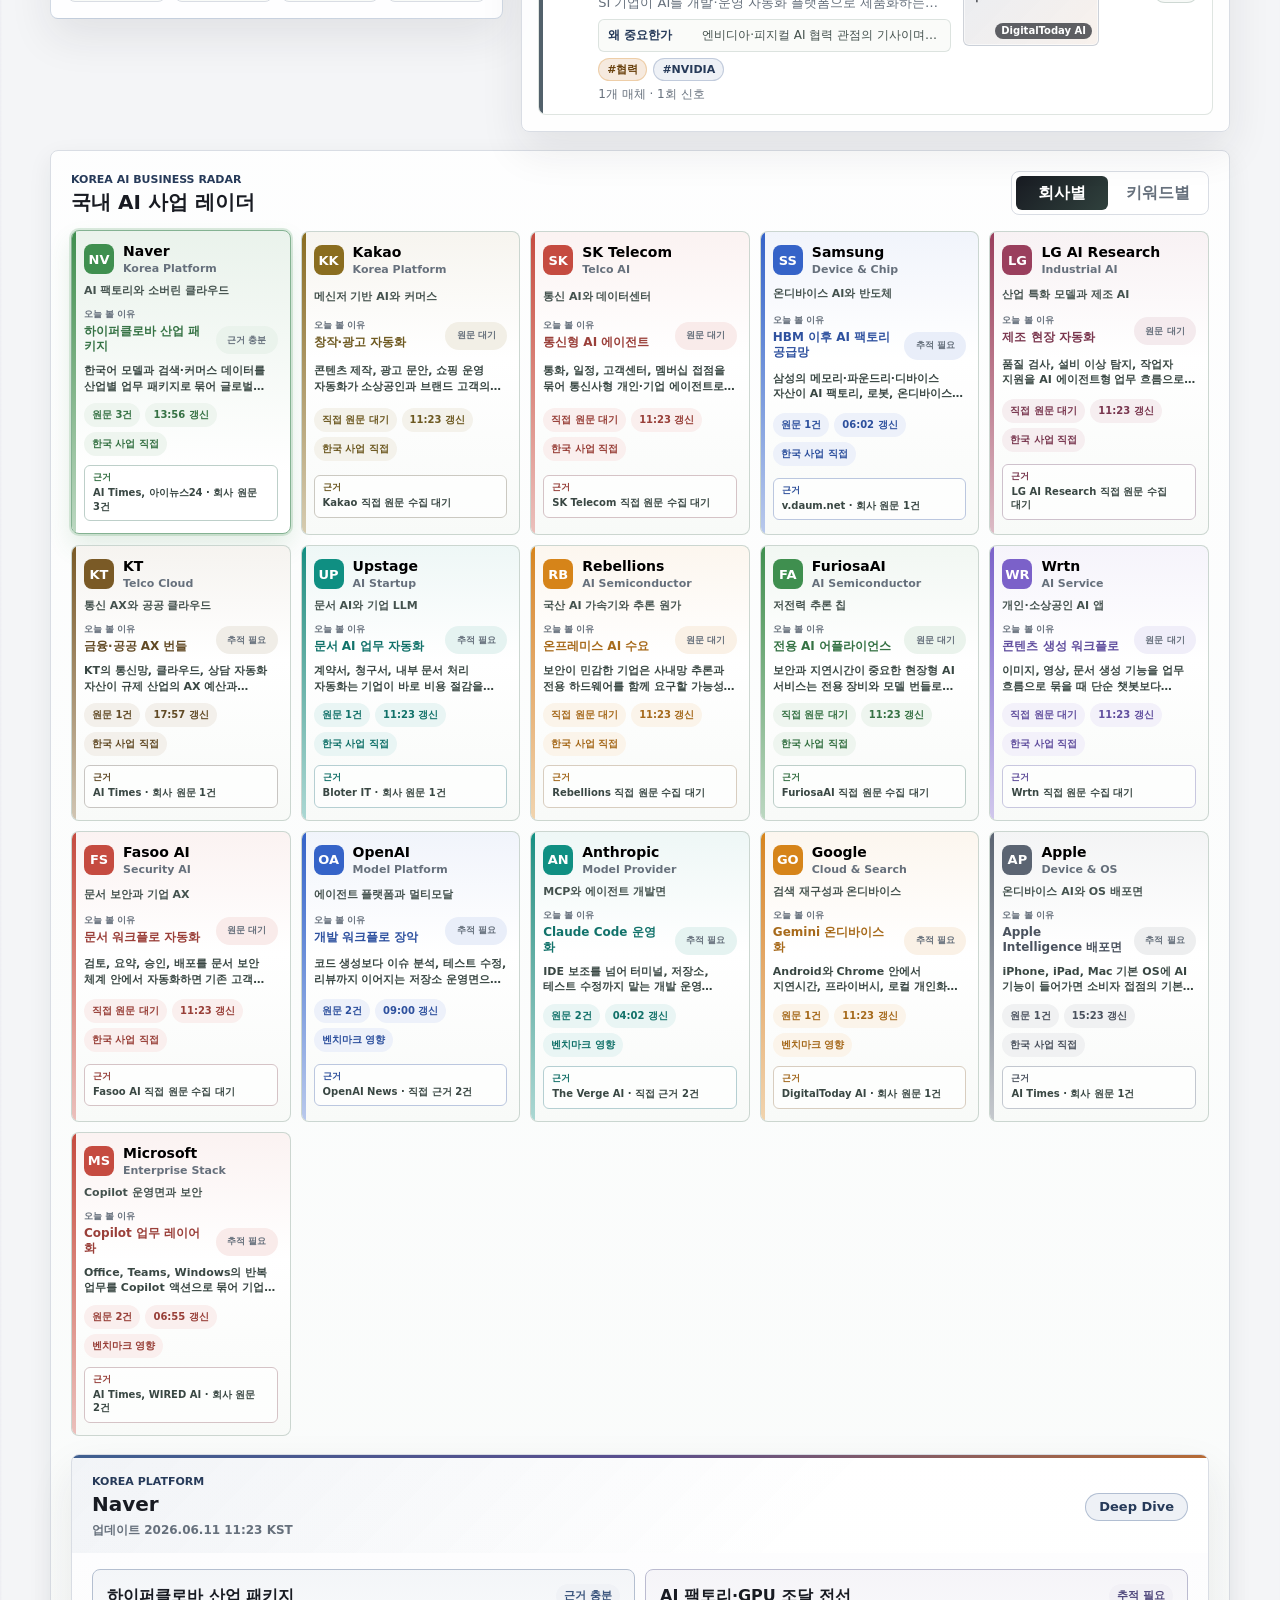
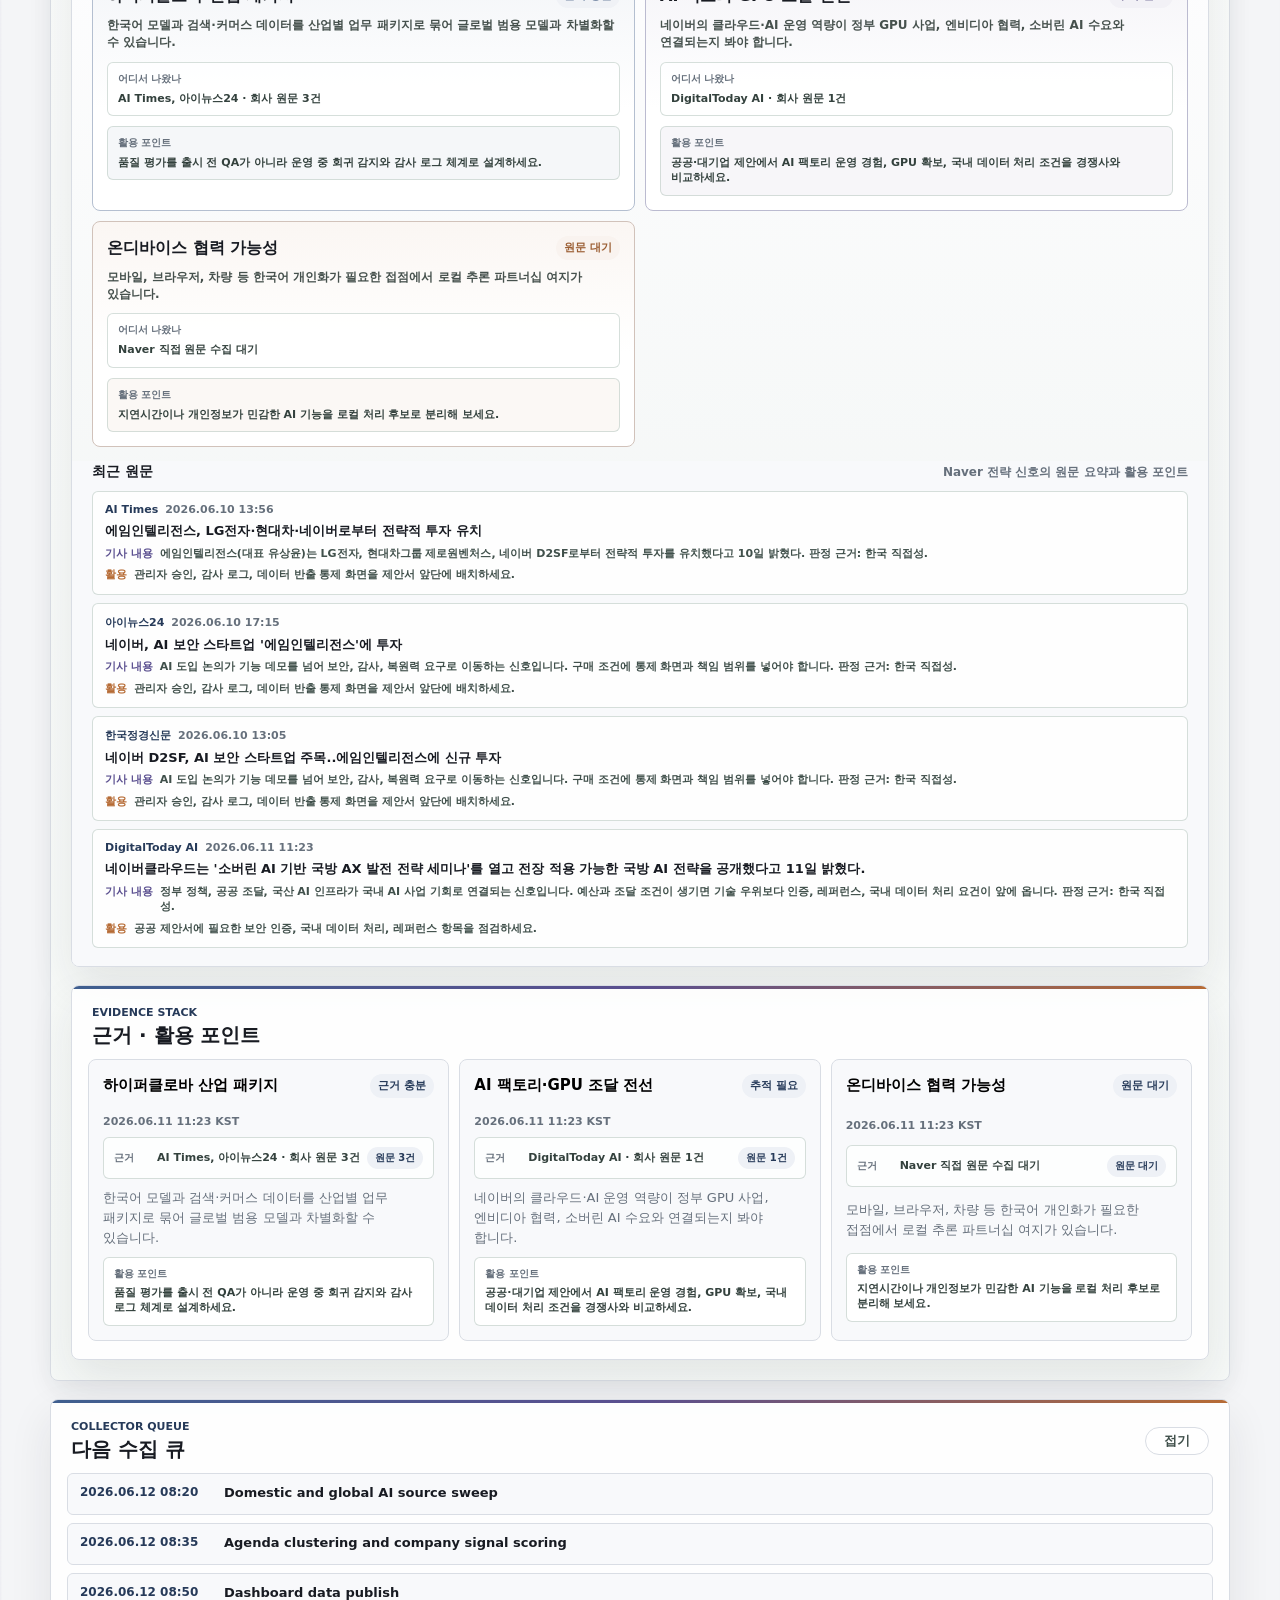
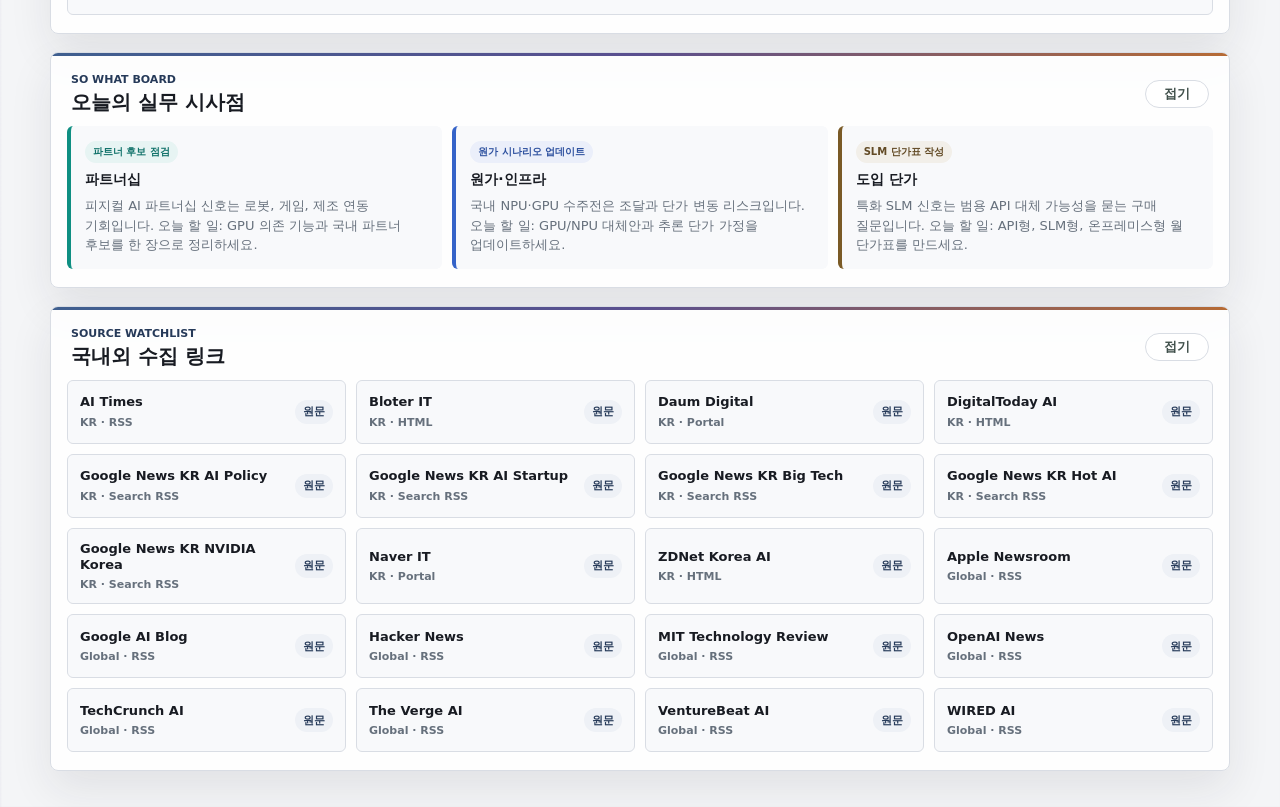
==== commit cb80429a: "Update June 11 data and backup schedule" ====
--- a/signal-desk-screen-share-restored.html
+++ b/signal-desk-screen-share-restored.html
@@ -11,12 +11,12 @@
         document.documentElement.dataset.theme = saved || (prefersDark ? "dark" : "light");
       })();
     </script>
-    <link rel="stylesheet" href="styles.css?v=202606101906" />
-    <script src="agenda-data.js?v=202606101906"></script>
+    <link rel="stylesheet" href="styles.css?v=202606111123" />
+    <script src="agenda-data.js?v=202606111123"></script>
     <script>
       window.AI_MONITORING_DESK_PUBLIC_URL = "https://jpson0924.github.io/AI-Market-Signal/";
     </script>
-    <script src="app.js?v=202606101906" defer></script>
+    <script src="app.js?v=202606111123" defer></script>
   </head>
   <body>
     <div class="app-shell">
